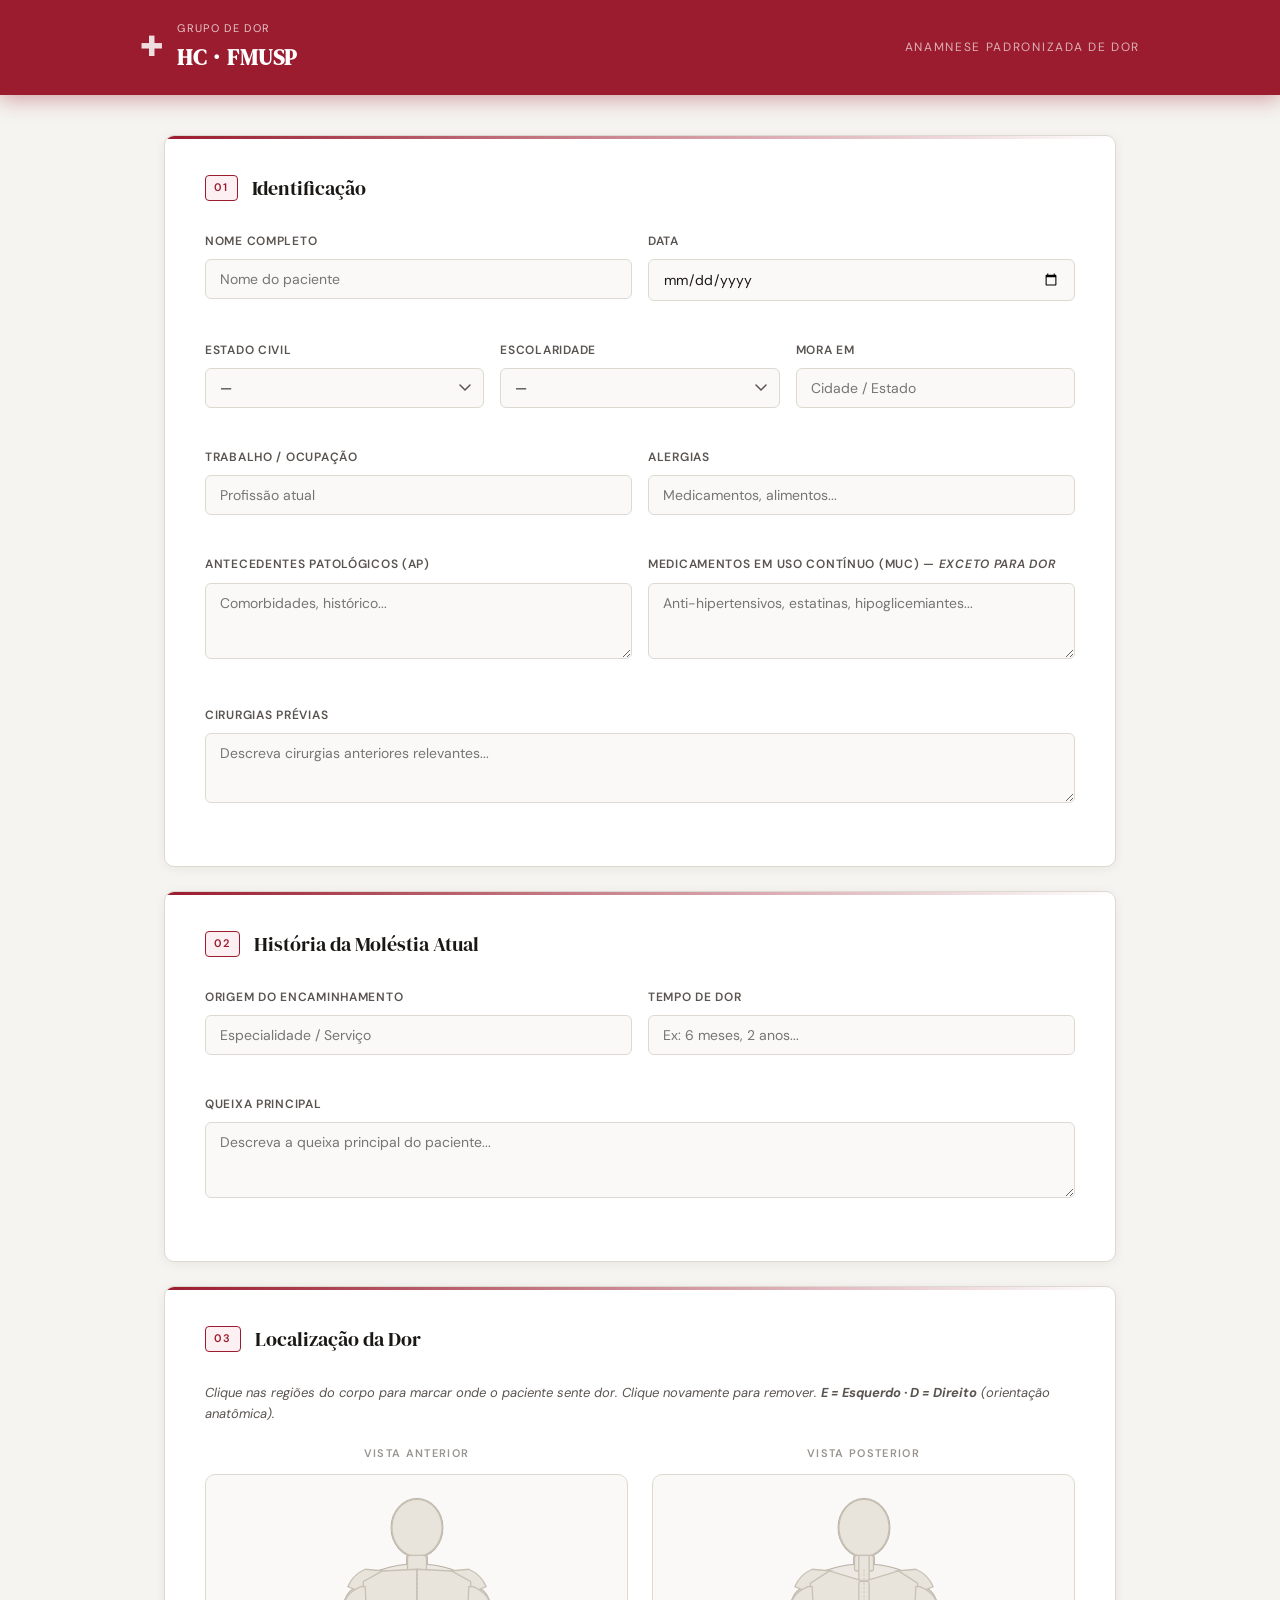
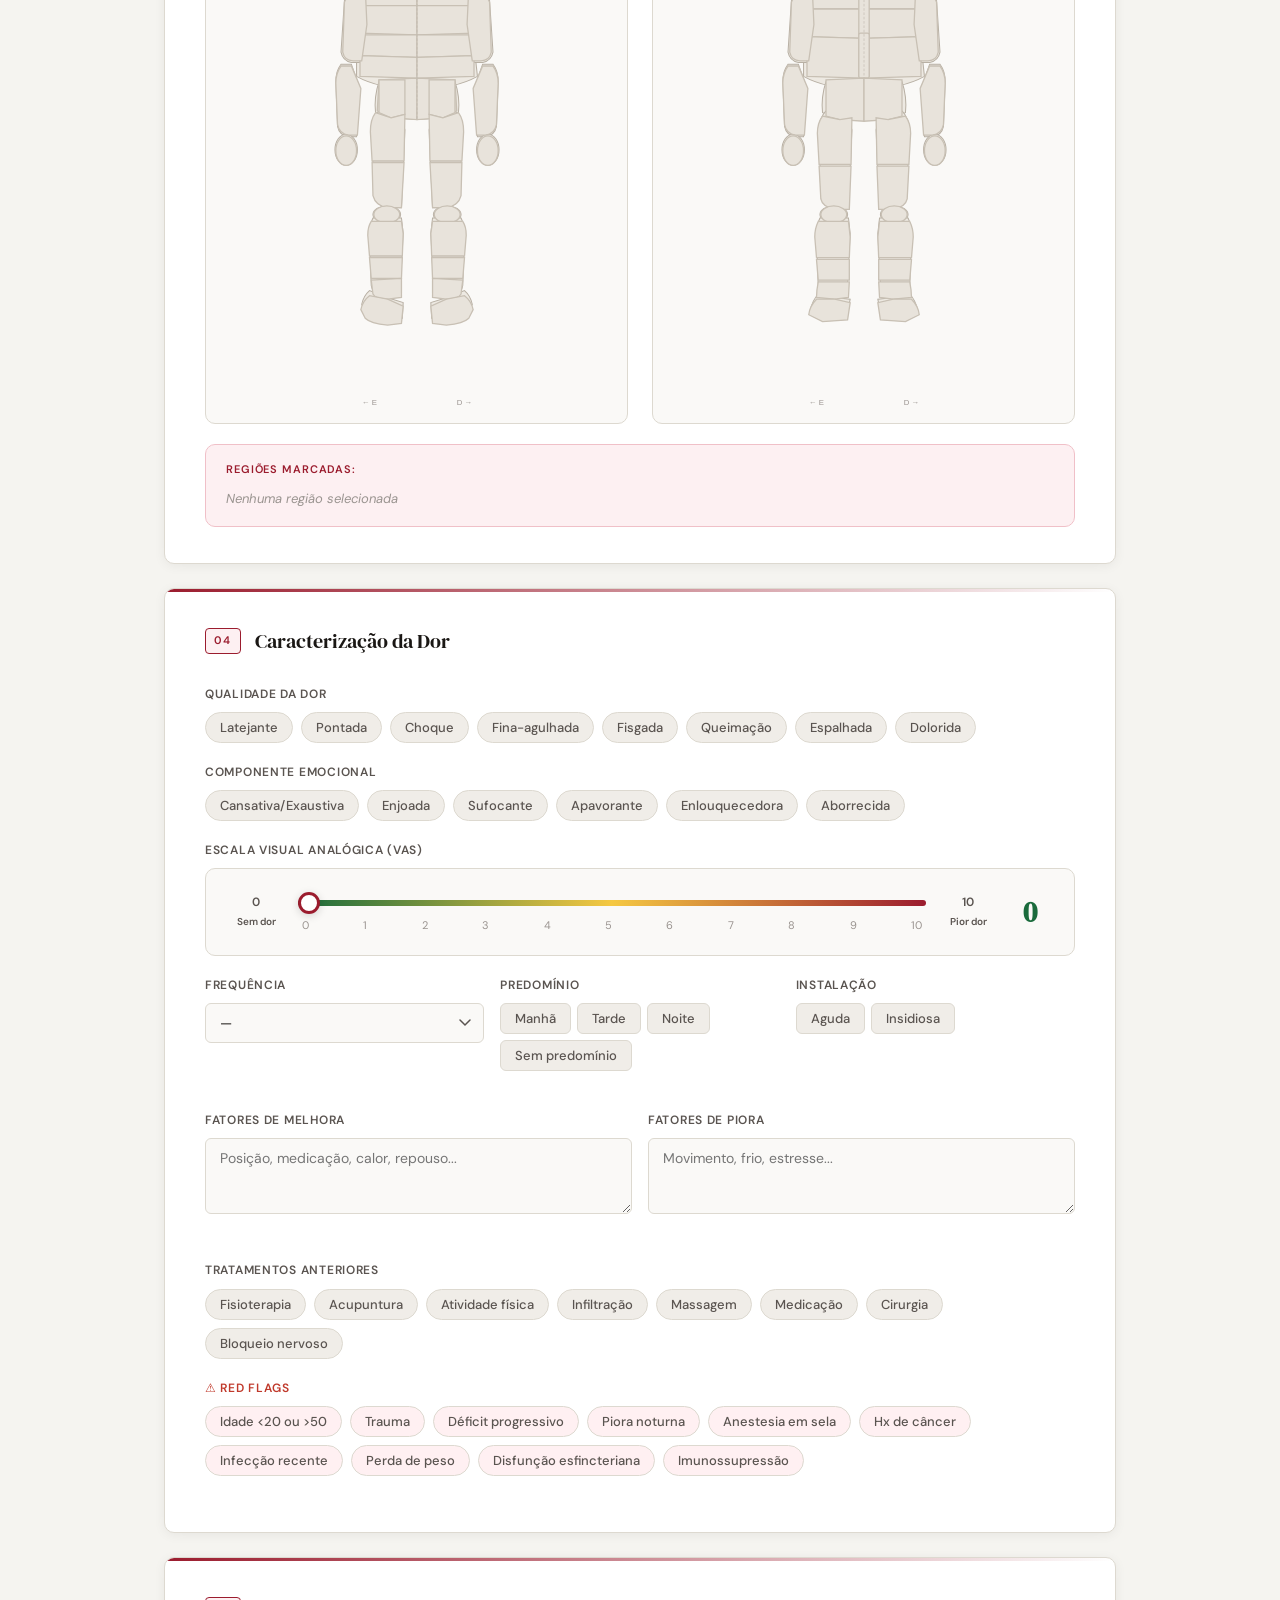
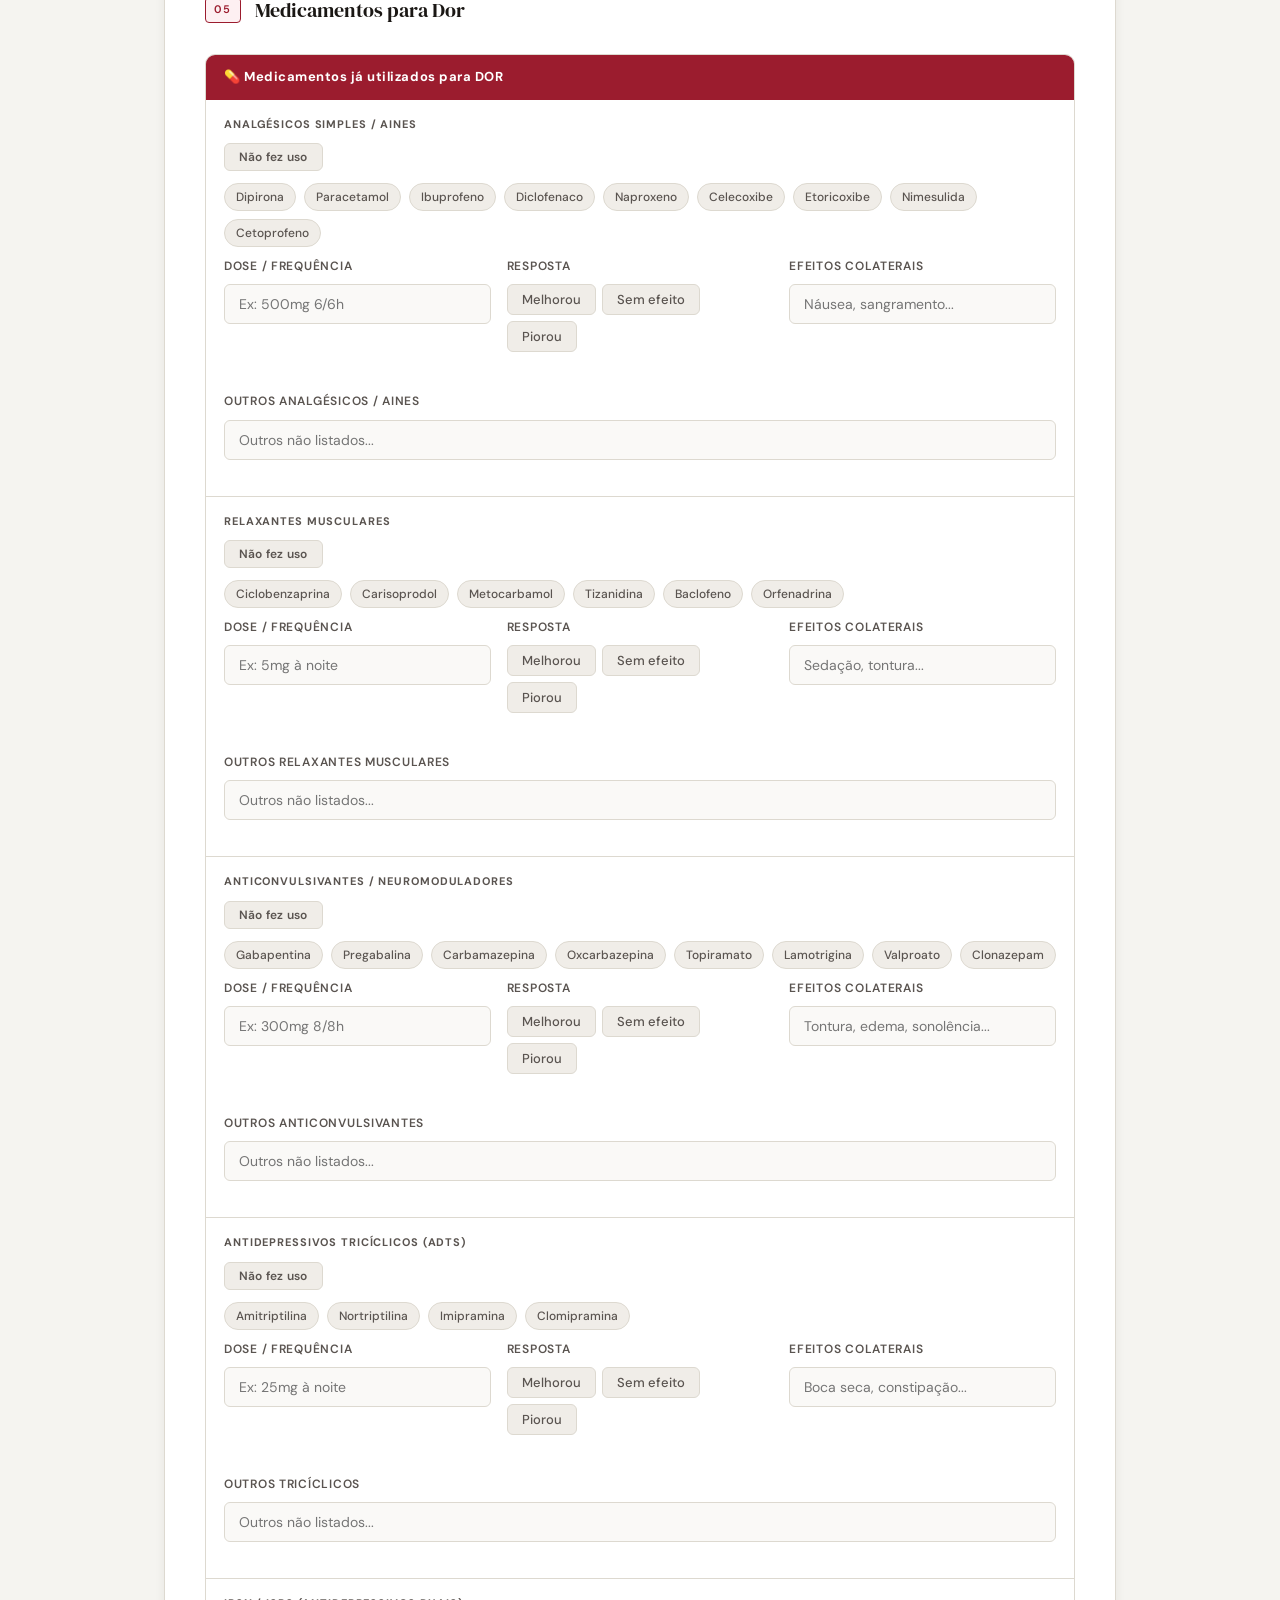
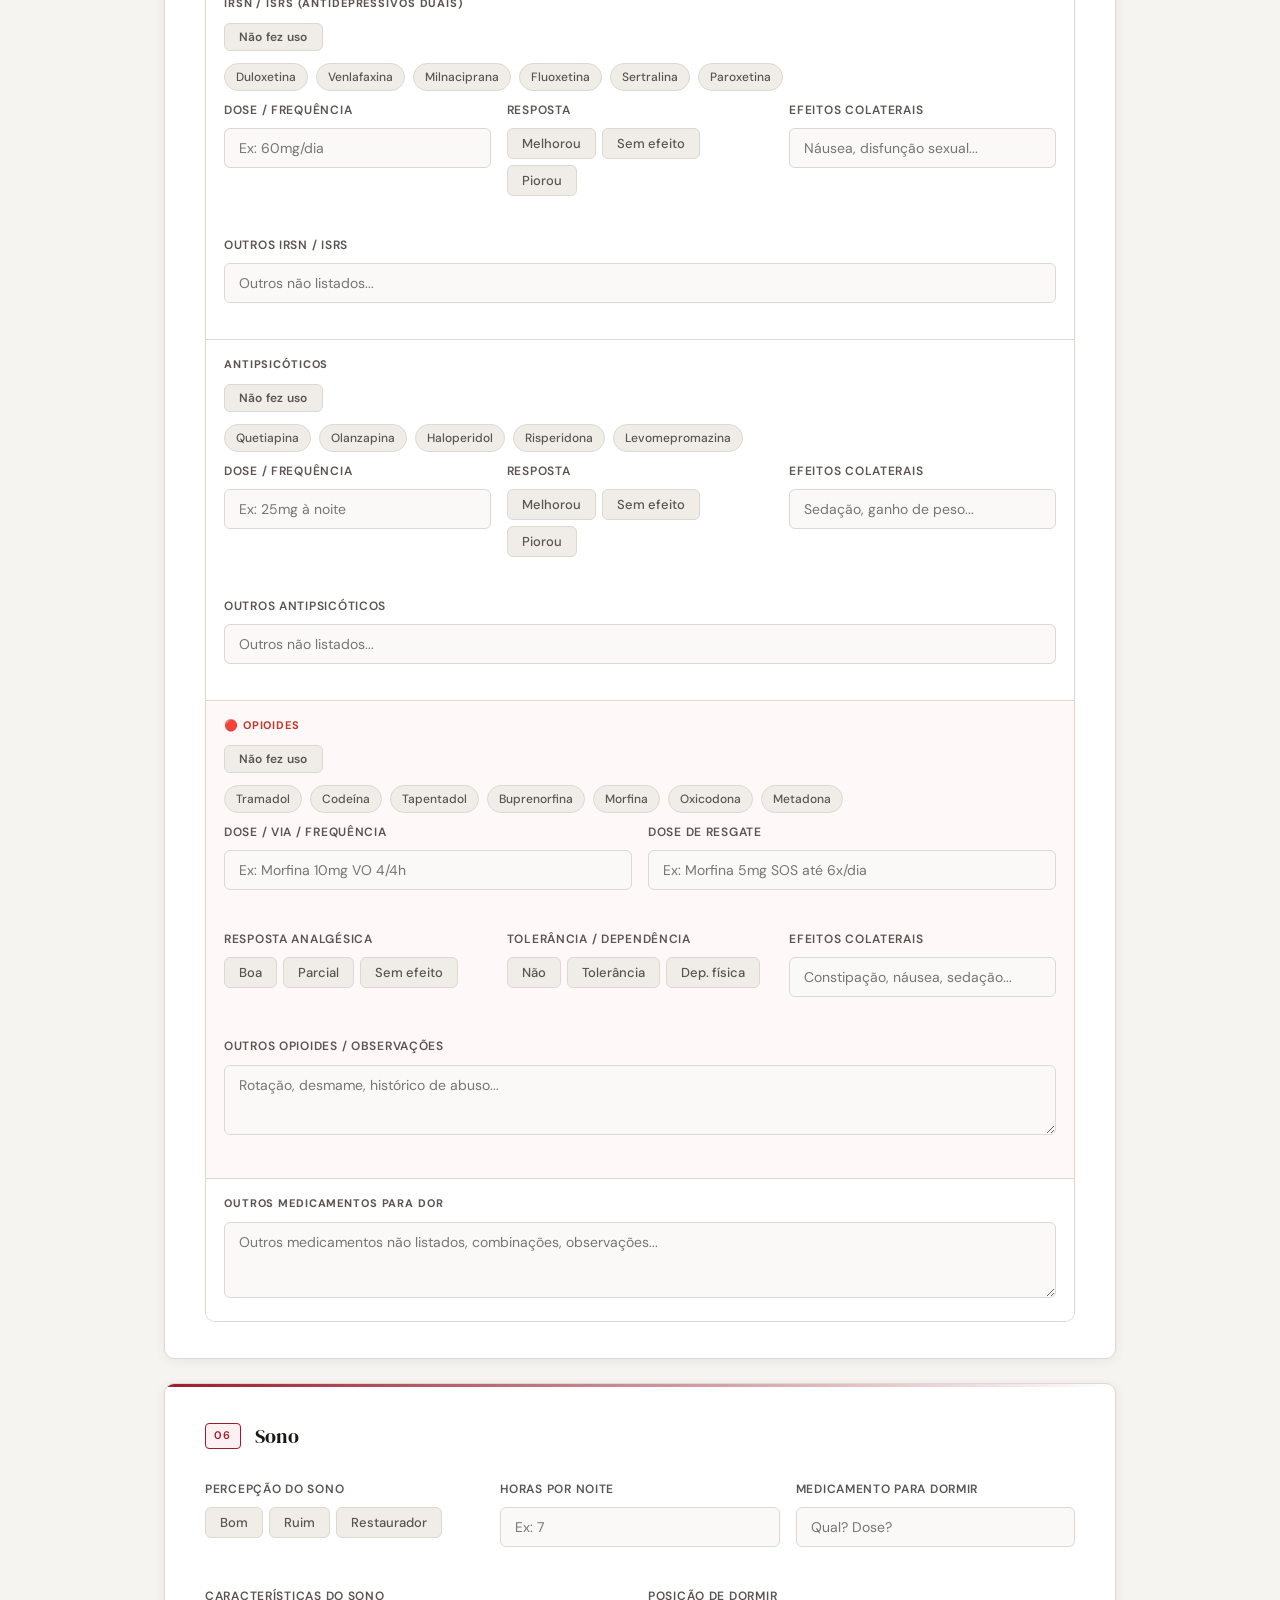
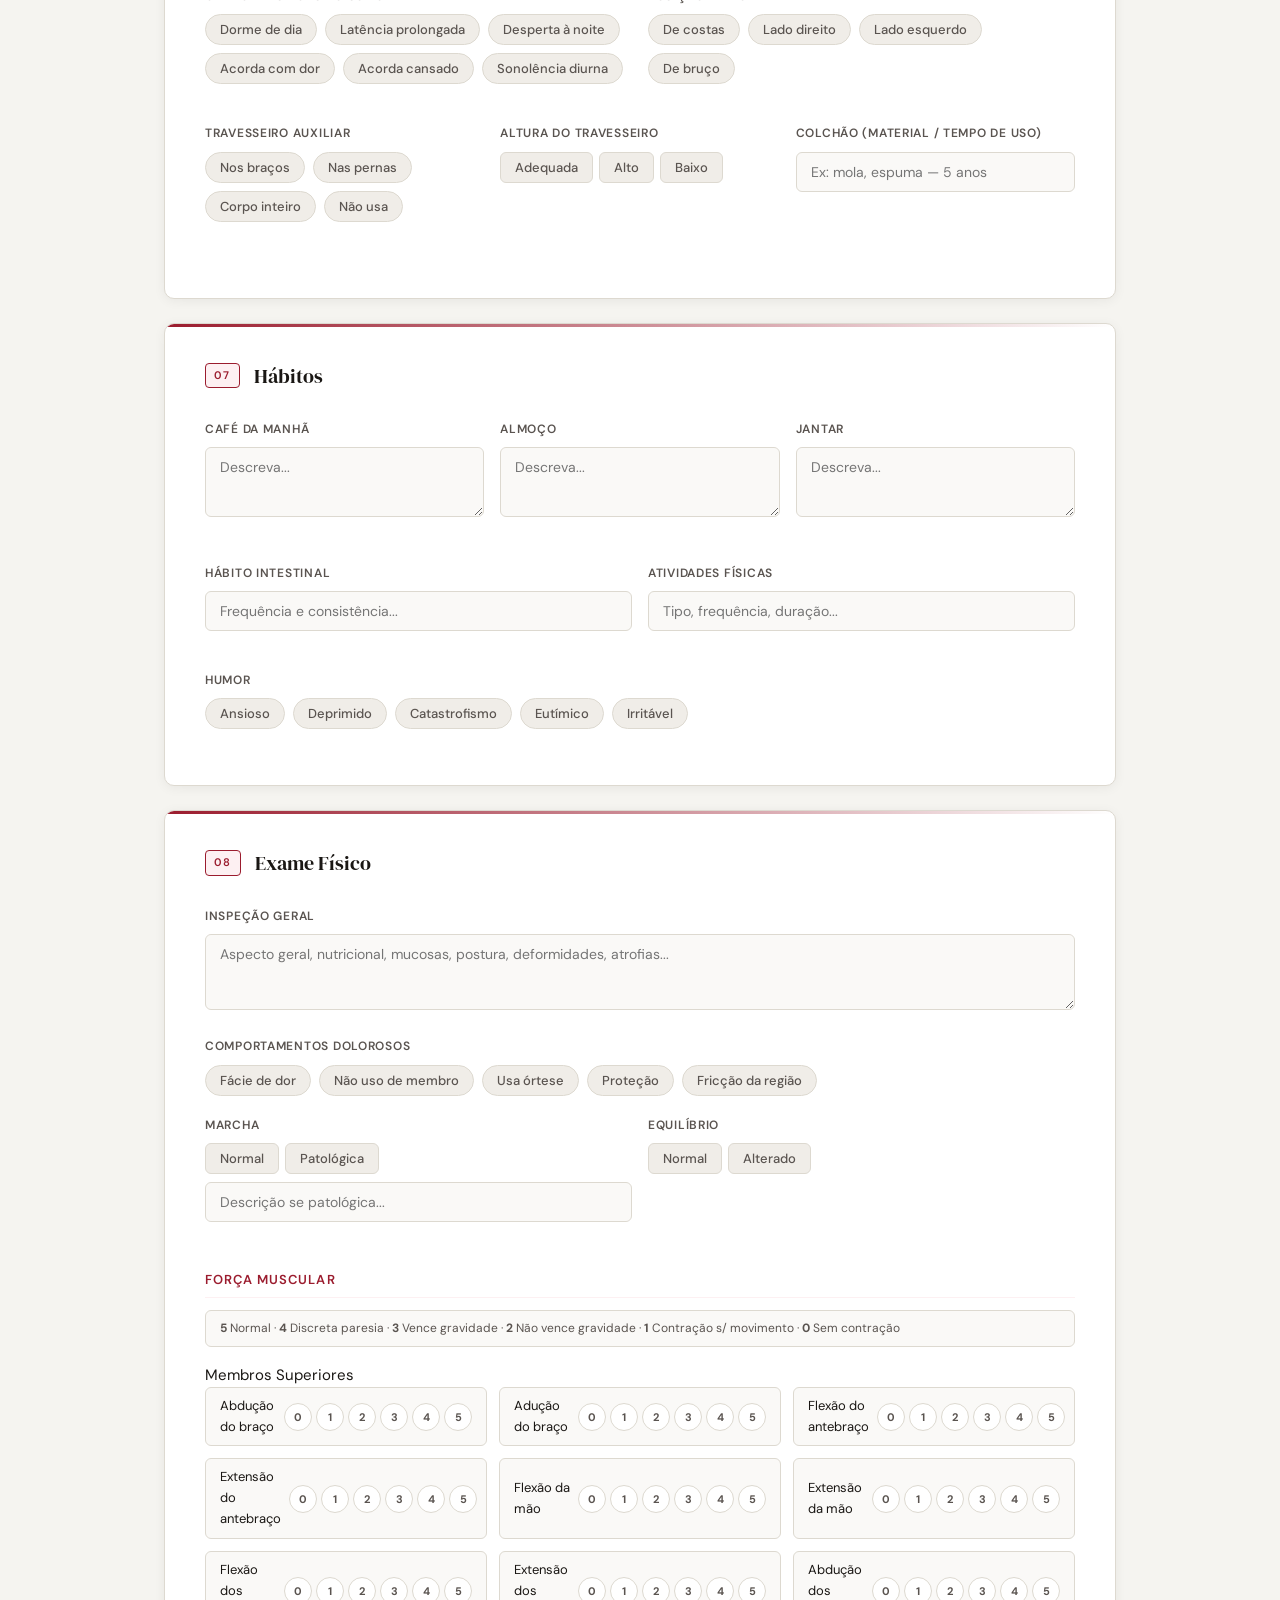
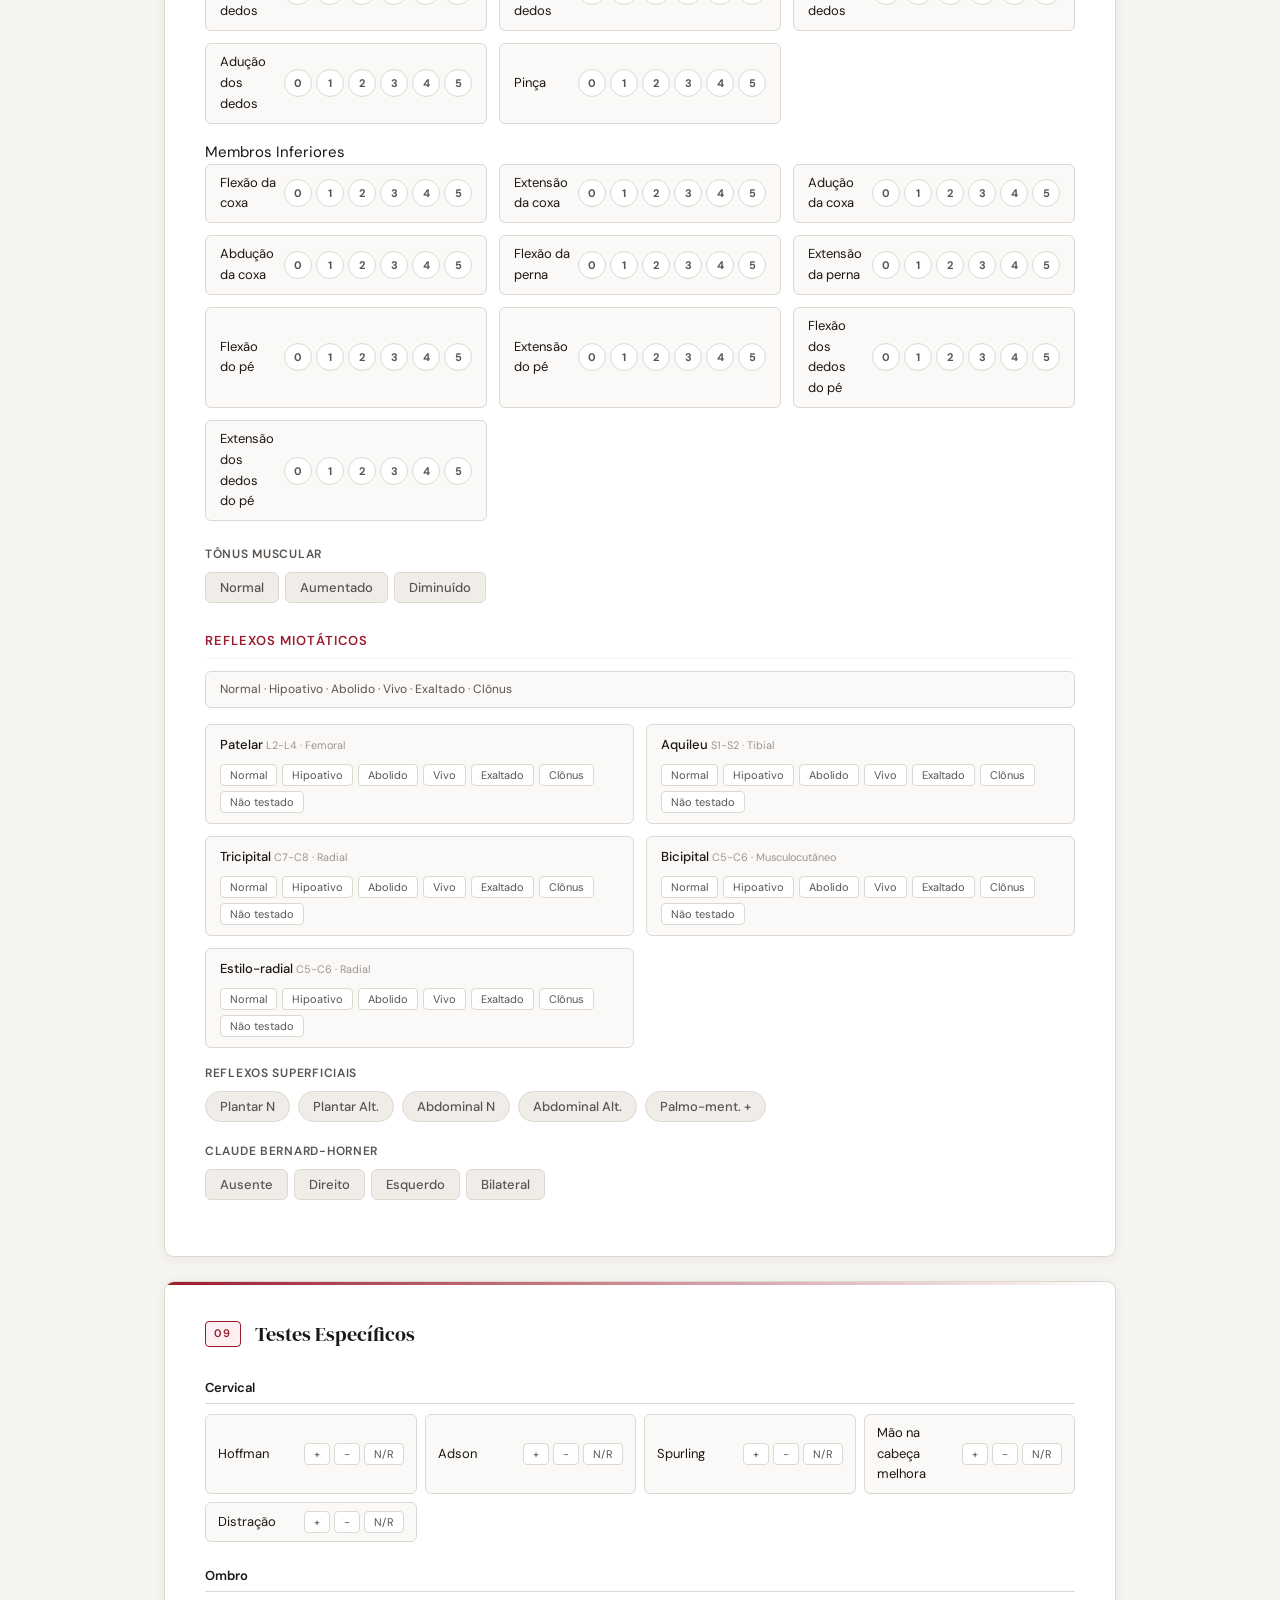
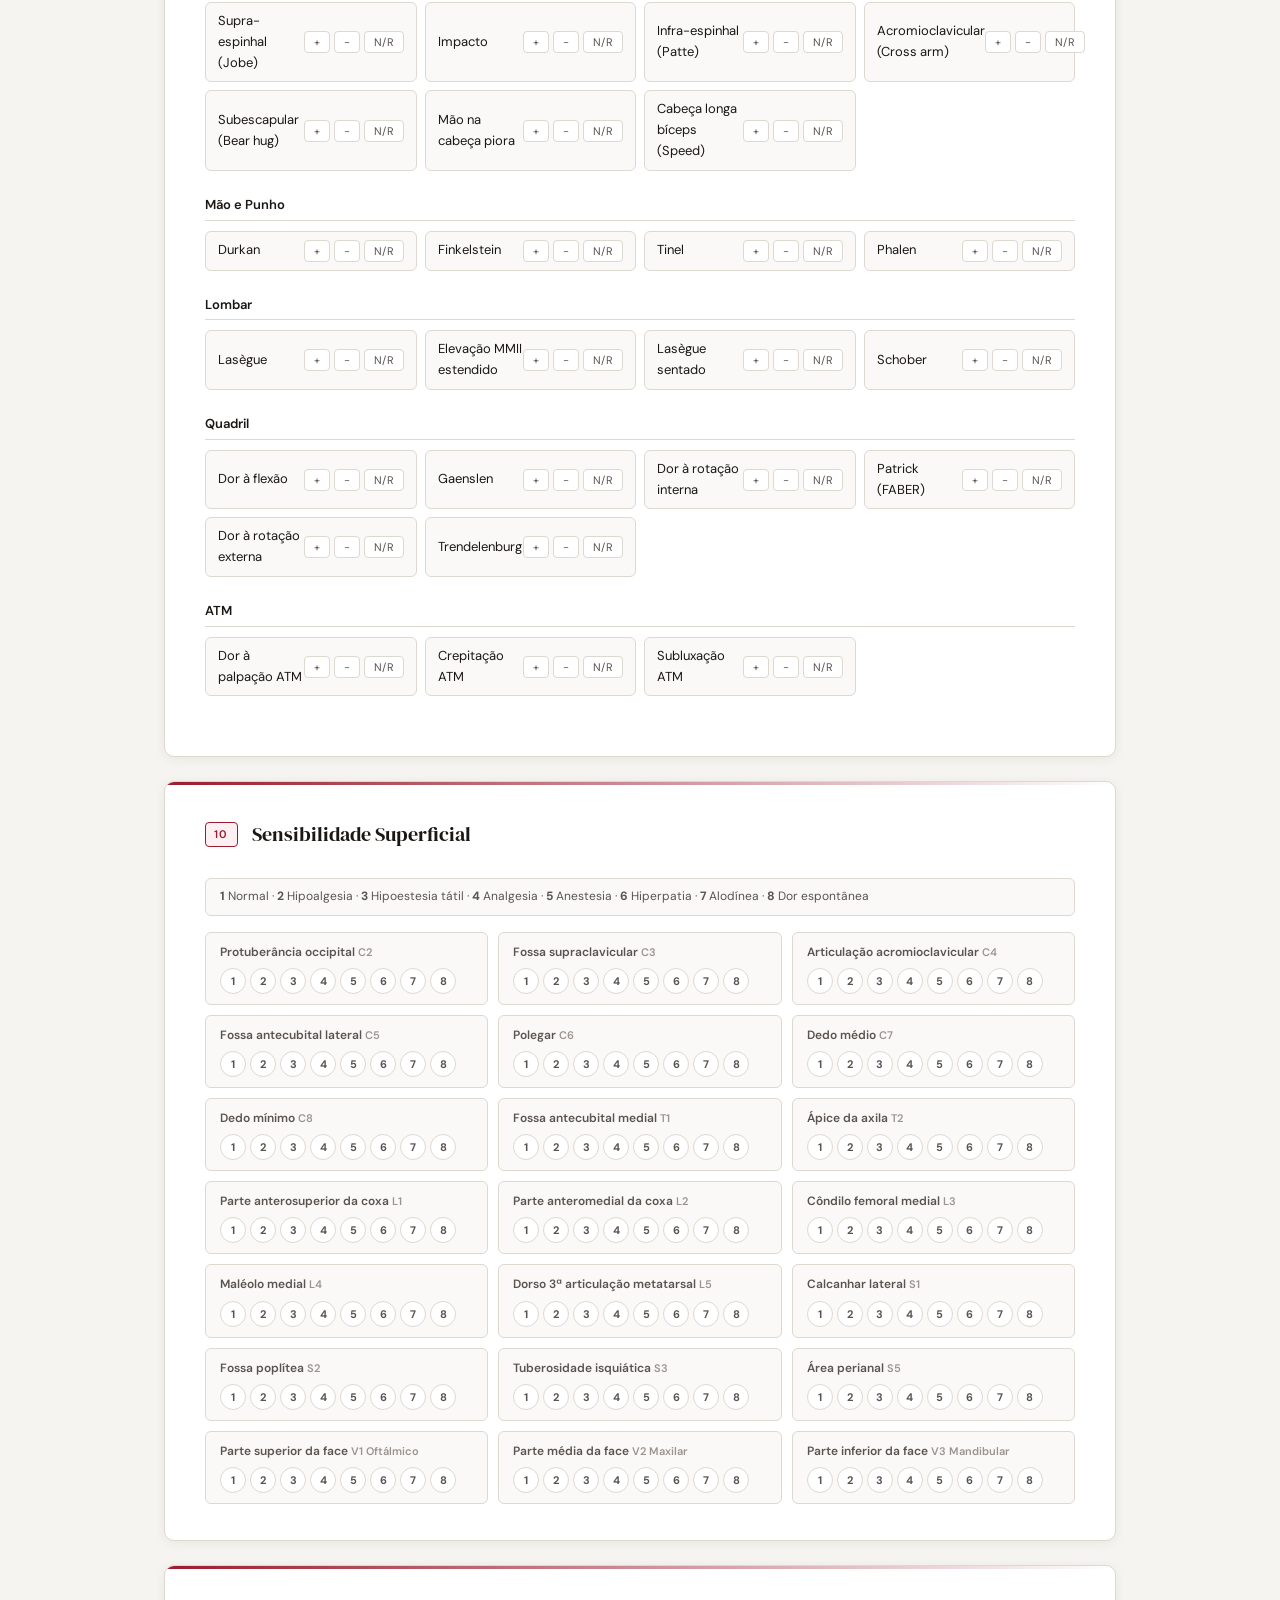
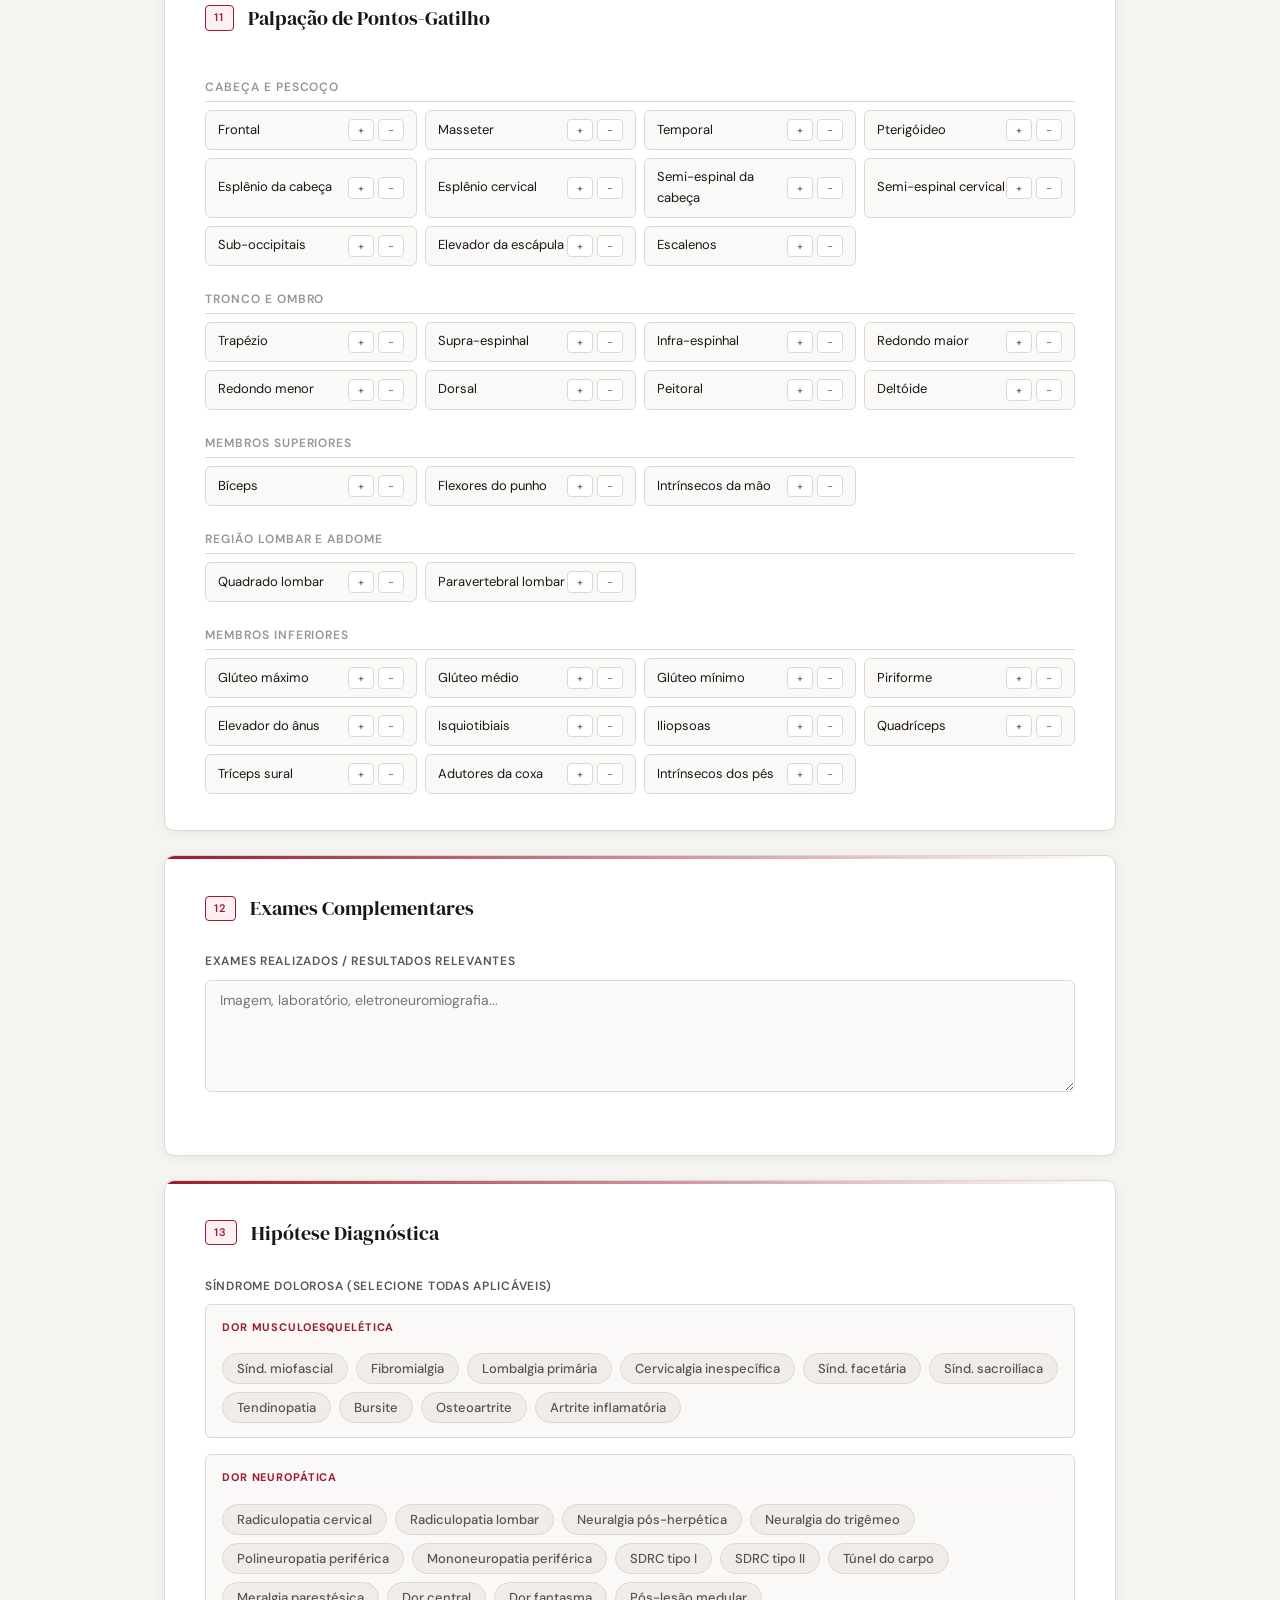
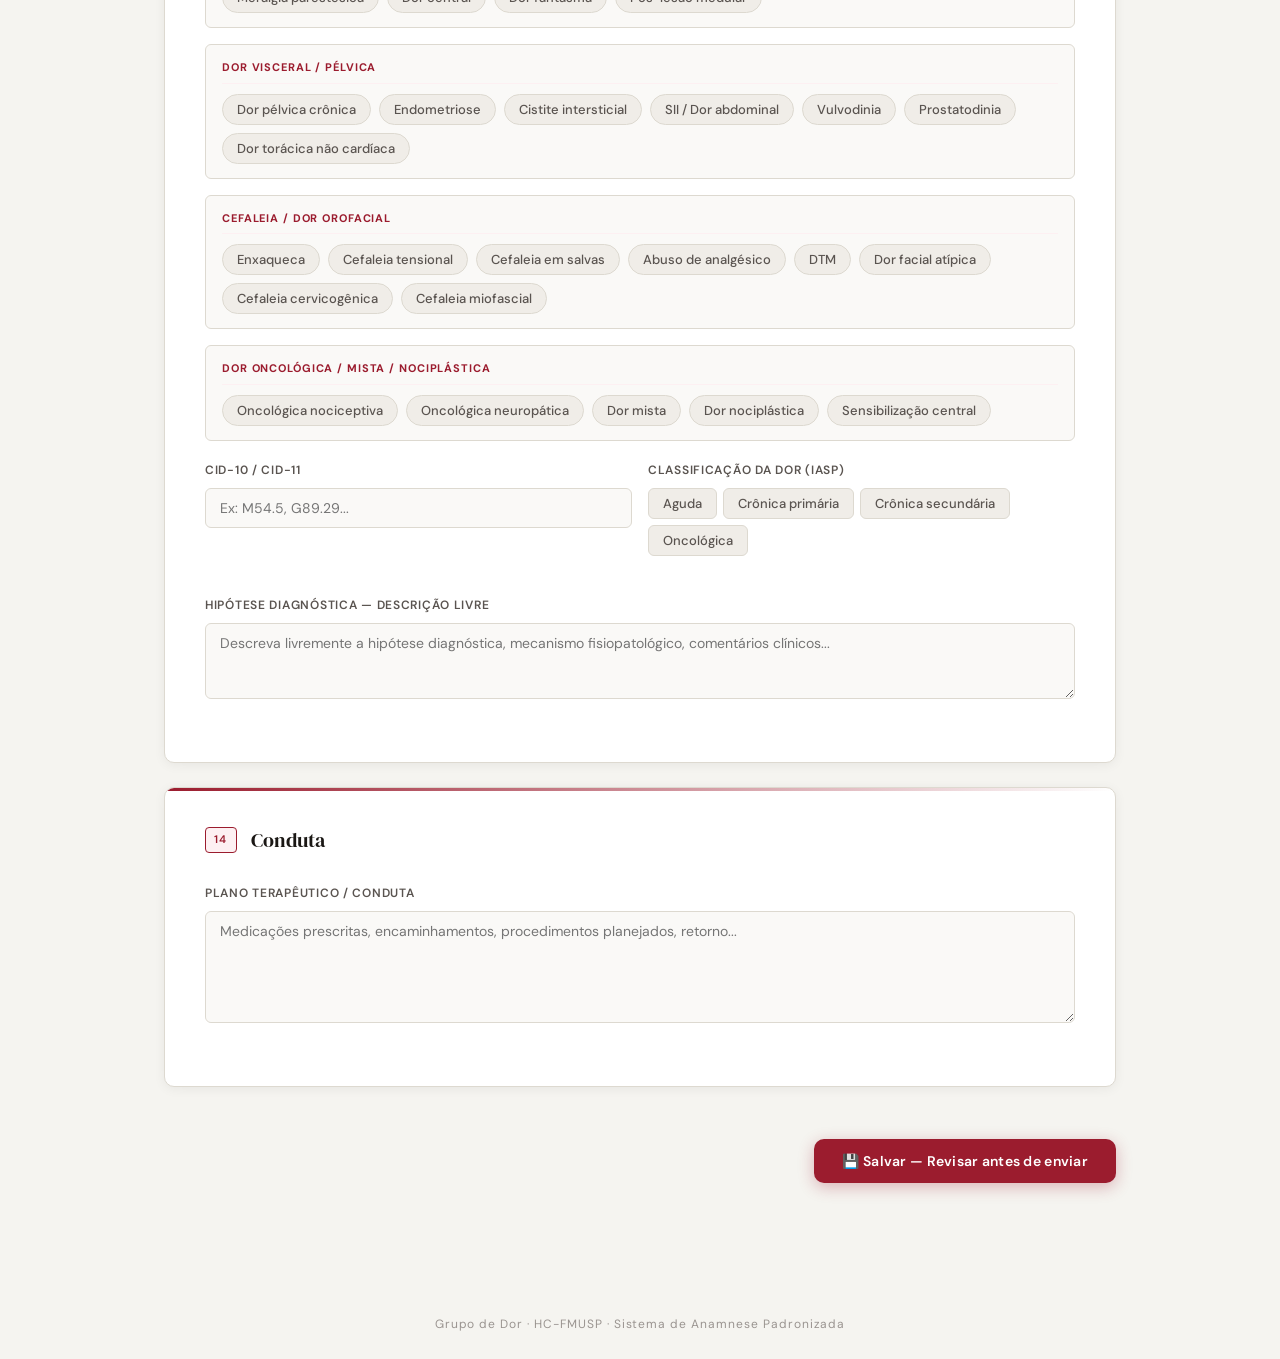
==== templates/index.html @ b041ffe2 "Add files via upload" ====
<!DOCTYPE html>
<html lang="pt-BR">
<head>
  <meta charset="UTF-8" />
  <meta name="viewport" content="width=device-width, initial-scale=1.0" />
  <title>Anamnese de Dor · HC-FMUSP</title>
  <link rel="preconnect" href="https://fonts.googleapis.com" />
  <link href="https://fonts.googleapis.com/css2?family=DM+Serif+Display:ital@0;1&family=DM+Sans:wght@300;400;500;600&display=swap" rel="stylesheet" />
  <link rel="stylesheet" href="/static/style.css" />
</head>
<body>

<header class="site-header">
  <div class="header-inner">
    <div class="logo-block">
      <span class="logo-cross">✚</span>
      <div>
        <p class="logo-sub">Grupo de Dor</p>
        <h1 class="logo-title">HC · FMUSP</h1>
      </div>
    </div>
    <p class="header-tagline">Anamnese Padronizada de Dor</p>
  </div>
</header>

<main class="form-shell">
  <form id="anamneseForm" novalidate>

    <!-- ══════════════ 01 — IDENTIFICAÇÃO ══════════════ -->
    <section class="form-section" id="sec-identificacao">
      <div class="section-label"><span>01</span> Identificação</div>

      <div class="field-grid two">
        <div class="field">
          <label>Nome completo</label>
          <input type="text" name="nome" required placeholder="Nome do paciente" />
        </div>
        <div class="field">
          <label>Data</label>
          <input type="date" name="data" required />
        </div>
      </div>

      <div class="field-grid three">
        <div class="field">
          <label>Estado civil</label>
          <select name="estado_civil">
            <option value="">—</option>
            <option>Solteiro(a)</option><option>Casado(a)</option>
            <option>Divorciado(a)</option><option>Viúvo(a)</option>
            <option>União estável</option>
          </select>
        </div>
        <div class="field">
          <label>Escolaridade</label>
          <select name="escolaridade">
            <option value="">—</option>
            <option>Sem escolaridade</option><option>Fundamental incompleto</option>
            <option>Fundamental completo</option><option>Médio incompleto</option>
            <option>Médio completo</option><option>Superior incompleto</option>
            <option>Superior completo</option><option>Pós-graduação</option>
          </select>
        </div>
        <div class="field">
          <label>Mora em</label>
          <input type="text" name="mora_em" placeholder="Cidade / Estado" />
        </div>
      </div>

      <div class="field-grid two">
        <div class="field">
          <label>Trabalho / Ocupação</label>
          <input type="text" name="trabalho" placeholder="Profissão atual" />
        </div>
        <div class="field">
          <label>Alergias</label>
          <input type="text" name="alergias" placeholder="Medicamentos, alimentos..." />
        </div>
      </div>

      <div class="field-grid two">
        <div class="field">
          <label>Antecedentes patológicos (AP)</label>
          <textarea name="antecedentes" rows="3" placeholder="Comorbidades, histórico..."></textarea>
        </div>
        <div class="field">
          <label>Medicamentos em uso contínuo (MUC) — <em>exceto para dor</em></label>
          <textarea name="muc" rows="3" placeholder="Anti-hipertensivos, estatinas, hipoglicemiantes..."></textarea>
        </div>
      </div>

      <div class="field">
        <label>Cirurgias prévias</label>
        <textarea name="cirurgias" rows="2" placeholder="Descreva cirurgias anteriores relevantes..."></textarea>
      </div>
    </section>

    <!-- ══════════════ 02 — HISTÓRIA DA MOLÉSTIA ══════════════ -->
    <section class="form-section" id="sec-historia">
      <div class="section-label"><span>02</span> História da Moléstia Atual</div>

      <div class="field-grid two">
        <div class="field">
          <label>Origem do encaminhamento</label>
          <input type="text" name="encaminhamento" placeholder="Especialidade / Serviço" />
        </div>
        <div class="field">
          <label>Tempo de dor</label>
          <input type="text" name="tempo_dor" placeholder="Ex: 6 meses, 2 anos..." />
        </div>
      </div>

      <div class="field">
        <label>Queixa principal</label>
        <textarea name="queixa" rows="3" placeholder="Descreva a queixa principal do paciente..."></textarea>
      </div>
    </section>

    <!-- ══════════════ 03 — LOCALIZAÇÃO DA DOR (MAPA) ══════════════ -->
    <section class="form-section" id="sec-mapa">
      <div class="section-label"><span>03</span> Localização da Dor</div>
      <p class="section-hint">Clique nas regiões do corpo para marcar onde o paciente sente dor. Clique novamente para remover. <strong>E = Esquerdo · D = Direito</strong> (orientação anatômica).</p>

      <div class="body-map-wrapper">
        <!-- ══ VISTA ANTERIOR ══ -->
        <div class="body-map-panel">
          <p class="map-label">Vista Anterior</p>
          <div class="body-map-container">
            <svg viewBox="0 0 220 600" xmlns="http://www.w3.org/2000/svg" style="width:100%;max-width:190px;display:block;margin:0 auto">

              <!-- silhueta de fundo -->
              <ellipse cx="110" cy="38" rx="30" ry="34" fill="#ede9e2" stroke="#b8b0a4" stroke-width="1.2" pointer-events="none"/>
              <rect x="98" y="69" width="24" height="20" rx="4" fill="#ede9e2" stroke="#b8b0a4" stroke-width="1.2" pointer-events="none"/>
              <path d="M70,86 Q52,90 46,102 L40,155 L40,210 Q65,224 110,226 Q155,224 180,210 L174,155 L168,102 Q162,90 150,86 Q132,80 110,80 Q88,80 70,86Z" fill="#ede9e2" stroke="#b8b0a4" stroke-width="1.2" pointer-events="none"/>
              <path d="M44,104 Q30,110 26,122 L22,182 Q24,192 34,194 L44,194 L52,148 L50,104Z" fill="#ede9e2" stroke="#b8b0a4" stroke-width="1.2" pointer-events="none"/>
              <path d="M22,196 Q16,204 16,216 L18,268 Q20,278 30,280 L40,280 L44,224 L34,196Z" fill="#ede9e2" stroke="#b8b0a4" stroke-width="1.2" pointer-events="none"/>
              <ellipse cx="28" cy="295" rx="13" ry="18" fill="#ede9e2" stroke="#b8b0a4" stroke-width="1.2" pointer-events="none"/>
              <path d="M176,104 Q190,110 194,122 L198,182 Q196,192 186,194 L176,194 L168,148 L170,104Z" fill="#ede9e2" stroke="#b8b0a4" stroke-width="1.2" pointer-events="none"/>
              <path d="M198,196 Q204,204 204,216 L202,268 Q200,278 190,280 L180,280 L176,224 L186,196Z" fill="#ede9e2" stroke="#b8b0a4" stroke-width="1.2" pointer-events="none"/>
              <ellipse cx="192" cy="295" rx="13" ry="18" fill="#ede9e2" stroke="#b8b0a4" stroke-width="1.2" pointer-events="none"/>
              <path d="M66,216 Q60,234 62,252 L80,258 L110,260 L140,258 L158,252 Q160,234 154,216Z" fill="#ede9e2" stroke="#b8b0a4" stroke-width="1.2" pointer-events="none"/>
              <path d="M66,250 Q58,258 58,272 L60,348 Q62,360 76,362 L92,362 L96,272 L90,250Z" fill="#ede9e2" stroke="#b8b0a4" stroke-width="1.2" pointer-events="none"/>
              <path d="M154,250 Q162,258 162,272 L160,348 Q158,360 144,362 L128,362 L124,272 L130,250Z" fill="#ede9e2" stroke="#b8b0a4" stroke-width="1.2" pointer-events="none"/>
              <ellipse cx="75" cy="370" rx="16" ry="10" fill="#ede9e2" stroke="#b8b0a4" stroke-width="1.2" pointer-events="none"/>
              <ellipse cx="145" cy="370" rx="16" ry="10" fill="#ede9e2" stroke="#b8b0a4" stroke-width="1.2" pointer-events="none"/>
              <path d="M59,374 Q55,382 55,394 L57,452 Q59,464 75,466 L90,466 L94,392 L92,374Z" fill="#ede9e2" stroke="#b8b0a4" stroke-width="1.2" pointer-events="none"/>
              <path d="M161,374 Q165,382 165,394 L163,452 Q161,464 145,466 L130,466 L126,392 L128,374Z" fill="#ede9e2" stroke="#b8b0a4" stroke-width="1.2" pointer-events="none"/>
              <path d="M55,458 Q48,464 46,474 L50,482 Q56,490 76,492 L93,490 L94,472 L75,466Z" fill="#ede9e2" stroke="#b8b0a4" stroke-width="1.2" pointer-events="none"/>
              <path d="M165,458 Q172,464 174,474 L170,482 Q164,490 144,492 L127,490 L126,472 L145,466Z" fill="#ede9e2" stroke="#b8b0a4" stroke-width="1.2" pointer-events="none"/>

              <!-- ═══ ZONAS CLICÁVEIS ═══ -->

              <!-- Cabeça -->
              <ellipse class="body-zone" data-region="Cabeça" cx="110" cy="38" rx="29" ry="33" />

              <!-- Pescoço anterior -->
              <rect class="body-zone" data-region="Pescoço (ant.)" x="99" y="70" width="22" height="18" rx="3"/>

              <!-- Ombro esq / dir -->
              <path class="body-zone" data-region="Ombro esquerdo" d="M50,86 Q36,92 30,106 L44,112 Q50,98 72,88Z"/>
              <path class="body-zone" data-region="Ombro direito" d="M170,86 Q184,92 190,106 L176,112 Q170,98 148,88Z"/>

              <!-- Tórax: dividido em 4 quadrantes + linha esternal -->
              <path class="body-zone" data-region="Tórax esquerdo superior (ant.)" d="M110,86 L70,88 L48,100 L46,128 L110,128Z"/>
              <path class="body-zone" data-region="Tórax direito superior (ant.)" d="M110,86 L150,88 L172,100 L174,128 L110,128Z"/>
              <path class="body-zone" data-region="Tórax esquerdo inferior (ant.)" d="M110,128 L46,128 L44,160 L110,162Z"/>
              <path class="body-zone" data-region="Tórax direito inferior (ant.)" d="M110,128 L174,128 L176,160 L110,162Z"/>

              <!-- Abdome: 6 quadrantes -->
              <path class="body-zone" data-region="Epigástrio esquerdo" d="M110,162 L44,162 L44,186 L110,188Z"/>
              <path class="body-zone" data-region="Epigástrio direito" d="M110,162 L176,162 L176,186 L110,188Z"/>
              <path class="body-zone" data-region="Mesogástrio esquerdo" d="M110,188 L44,186 L44,210 L110,212Z"/>
              <path class="body-zone" data-region="Mesogástrio direito" d="M110,188 L176,186 L176,210 L110,212Z"/>
              <path class="body-zone" data-region="Hipogástrio / Pelve esquerda" d="M110,212 L66,214 L64,250 L80,258 L110,260Z"/>
              <path class="body-zone" data-region="Hipogástrio / Pelve direita" d="M110,212 L154,214 L156,250 L140,258 L110,260Z"/>

              <!-- Linha mediana tracejada -->
              <line x1="110" y1="86" x2="110" y2="260" stroke="#c0b8b0" stroke-width="0.7" stroke-dasharray="3,2" pointer-events="none"/>

              <!-- Braços -->
              <path class="body-zone" data-region="Braço esquerdo" d="M45,106 Q30,112 26,124 L24,182 Q26,192 36,192 L46,192 L52,150 L50,106Z"/>
              <path class="body-zone" data-region="Braço direito" d="M175,106 Q190,112 194,124 L196,182 Q194,192 184,192 L174,192 L168,150 L170,106Z"/>

              <!-- Antebraços -->
              <path class="body-zone" data-region="Antebraço esquerdo" d="M22,198 Q16,206 16,218 L18,266 Q20,277 31,278 L41,278 L45,224 L34,198Z"/>
              <path class="body-zone" data-region="Antebraço direito" d="M198,198 Q204,206 204,218 L202,266 Q200,277 189,278 L179,278 L175,224 L186,198Z"/>

              <!-- Mãos -->
              <ellipse class="body-zone" data-region="Mão esquerda" cx="28" cy="296" rx="12" ry="17"/>
              <ellipse class="body-zone" data-region="Mão direita" cx="192" cy="296" rx="12" ry="17"/>

              <!-- Virilha / Inguinal -->
              <path class="body-zone" data-region="Virilha esquerda" d="M66,214 L66,252 L80,258 L96,254 L96,214Z"/>
              <path class="body-zone" data-region="Virilha direita" d="M154,214 L154,252 L140,258 L124,254 L124,214Z"/>

              <!-- Coxa anterior: sup + inf -->
              <path class="body-zone" data-region="Coxa esquerda anterior superior" d="M62,252 Q56,260 56,274 L58,308 L95,308 L96,254 L80,258Z"/>
              <path class="body-zone" data-region="Coxa esquerda anterior inferior" d="M58,310 L59,348 Q62,360 76,362 L92,362 L95,310Z"/>
              <path class="body-zone" data-region="Coxa direita anterior superior" d="M158,252 Q164,260 164,274 L162,308 L125,308 L124,254 L140,258Z"/>
              <path class="body-zone" data-region="Coxa direita anterior inferior" d="M162,310 L161,348 Q158,360 144,362 L128,362 L125,310Z"/>

              <!-- Joelhos -->
              <ellipse class="body-zone" data-region="Joelho esquerdo" cx="75" cy="370" rx="15" ry="10"/>
              <ellipse class="body-zone" data-region="Joelho direito" cx="145" cy="370" rx="15" ry="10"/>

              <!-- Perna anterior: subdivida em terço prox, médio, distal -->
              <path class="body-zone" data-region="Perna esquerda anterior — 1/3 proximal" d="M57,378 Q53,384 53,394 L55,418 L93,418 L94,392 L92,378Z"/>
              <path class="body-zone" data-region="Perna esquerda anterior — 1/3 médio" d="M55,420 L57,444 L92,444 L93,420Z"/>
              <path class="body-zone" data-region="Perna esquerda anterior — 1/3 distal (tornozelo)" d="M57,446 L59,462 Q62,468 76,468 L92,466 L92,444Z"/>
              <path class="body-zone" data-region="Perna direita anterior — 1/3 proximal" d="M163,378 Q167,384 167,394 L165,418 L127,418 L126,392 L128,378Z"/>
              <path class="body-zone" data-region="Perna direita anterior — 1/3 médio" d="M165,420 L163,444 L128,444 L127,420Z"/>
              <path class="body-zone" data-region="Perna direita anterior — 1/3 distal (tornozelo)" d="M163,446 L161,462 Q158,468 144,468 L128,466 L128,444Z"/>

              <!-- Pés -->
              <path class="body-zone" data-region="Pé esquerdo" d="M55,464 Q47,470 45,480 L50,490 Q56,496 76,498 L92,496 L94,476 L76,468Z"/>
              <path class="body-zone" data-region="Pé direito" d="M165,464 Q173,470 175,480 L170,490 Q164,496 144,498 L128,496 L126,476 L144,468Z"/>

              <!-- Labels E / D -->
              <text x="55" y="590" font-size="9" fill="#9a9490" font-family="sans-serif" text-anchor="middle">← E</text>
              <text x="165" y="590" font-size="9" fill="#9a9490" font-family="sans-serif" text-anchor="middle">D →</text>
            </svg>
          </div>
        </div>
        <!-- ══ VISTA POSTERIOR ══ -->
        <div class="body-map-panel">
          <p class="map-label">Vista Posterior</p>
          <div class="body-map-container">
            <svg viewBox="0 0 220 600" xmlns="http://www.w3.org/2000/svg" style="width:100%;max-width:190px;display:block;margin:0 auto">

              <!-- silhueta de fundo -->
              <ellipse cx="110" cy="38" rx="30" ry="34" fill="#ede9e2" stroke="#b8b0a4" stroke-width="1.2" pointer-events="none"/>
              <rect x="98" y="69" width="24" height="20" rx="4" fill="#ede9e2" stroke="#b8b0a4" stroke-width="1.2" pointer-events="none"/>
              <path d="M70,86 Q52,90 46,102 L40,155 L40,210 Q65,224 110,226 Q155,224 180,210 L174,155 L168,102 Q162,90 150,86 Q132,80 110,80 Q88,80 70,86Z" fill="#ede9e2" stroke="#b8b0a4" stroke-width="1.2" pointer-events="none"/>
              <path d="M44,104 Q30,110 26,122 L22,182 Q24,192 34,194 L44,194 L52,148 L50,104Z" fill="#ede9e2" stroke="#b8b0a4" stroke-width="1.2" pointer-events="none"/>
              <path d="M22,196 Q16,204 16,216 L18,268 Q20,278 30,280 L40,280 L44,224 L34,196Z" fill="#ede9e2" stroke="#b8b0a4" stroke-width="1.2" pointer-events="none"/>
              <ellipse cx="28" cy="295" rx="13" ry="18" fill="#ede9e2" stroke="#b8b0a4" stroke-width="1.2" pointer-events="none"/>
              <path d="M176,104 Q190,110 194,122 L198,182 Q196,192 186,194 L176,194 L168,148 L170,104Z" fill="#ede9e2" stroke="#b8b0a4" stroke-width="1.2" pointer-events="none"/>
              <path d="M198,196 Q204,204 204,216 L202,268 Q200,278 190,280 L180,280 L176,224 L186,196Z" fill="#ede9e2" stroke="#b8b0a4" stroke-width="1.2" pointer-events="none"/>
              <ellipse cx="192" cy="295" rx="13" ry="18" fill="#ede9e2" stroke="#b8b0a4" stroke-width="1.2" pointer-events="none"/>
              <path d="M66,216 Q60,234 62,252 L80,258 L110,260 L140,258 L158,252 Q160,234 154,216Z" fill="#ede9e2" stroke="#b8b0a4" stroke-width="1.2" pointer-events="none"/>
              <path d="M66,250 Q58,258 58,272 L60,348 Q62,360 76,362 L92,362 L96,272 L90,250Z" fill="#ede9e2" stroke="#b8b0a4" stroke-width="1.2" pointer-events="none"/>
              <path d="M154,250 Q162,258 162,272 L160,348 Q158,360 144,362 L128,362 L124,272 L130,250Z" fill="#ede9e2" stroke="#b8b0a4" stroke-width="1.2" pointer-events="none"/>
              <ellipse cx="75" cy="370" rx="16" ry="10" fill="#ede9e2" stroke="#b8b0a4" stroke-width="1.2" pointer-events="none"/>
              <ellipse cx="145" cy="370" rx="16" ry="10" fill="#ede9e2" stroke="#b8b0a4" stroke-width="1.2" pointer-events="none"/>
              <path d="M59,374 Q55,382 55,394 L57,452 Q59,464 75,466 L90,466 L94,392 L92,374Z" fill="#ede9e2" stroke="#b8b0a4" stroke-width="1.2" pointer-events="none"/>
              <path d="M161,374 Q165,382 165,394 L163,452 Q161,464 145,466 L130,466 L126,392 L128,374Z" fill="#ede9e2" stroke="#b8b0a4" stroke-width="1.2" pointer-events="none"/>
              <path d="M57,462 Q50,470 48,480 L64,490 L90,488 L94,468 L75,466Z" fill="#ede9e2" stroke="#b8b0a4" stroke-width="1.2" pointer-events="none"/>
              <path d="M163,462 Q170,470 172,480 L156,490 L130,488 L126,468 L145,466Z" fill="#ede9e2" stroke="#b8b0a4" stroke-width="1.2" pointer-events="none"/>

              <!-- ═══ ZONAS CLICÁVEIS ═══ -->

              <ellipse class="body-zone" data-region="Cabeça (post.)" cx="110" cy="38" rx="29" ry="33"/>
              <rect class="body-zone" data-region="Pescoço (post.)" x="99" y="70" width="22" height="18" rx="3"/>

              <!-- Ombros posteriores -->
              <path class="body-zone" data-region="Ombro esquerdo (post.)" d="M50,86 Q36,92 30,106 L44,112 Q50,98 72,88Z"/>
              <path class="body-zone" data-region="Ombro direito (post.)" d="M170,86 Q184,92 190,106 L176,112 Q170,98 148,88Z"/>

              <!-- Coluna cervical / linha média posterior -->
              <rect class="body-zone" data-region="Coluna cervical (C1–C7)" x="104" y="70" width="12" height="30" rx="2"/>

              <!-- Dorso: dividido em 6 zonas (3 andares × 2 lados) -->
              <path class="body-zone" data-region="Dorso superior esquerdo (T1–T4)" d="M110,100 L70,88 L48,102 L46,132 L110,132Z"/>
              <path class="body-zone" data-region="Dorso superior direito (T1–T4)" d="M110,100 L150,88 L172,102 L174,132 L110,132Z"/>
              <path class="body-zone" data-region="Dorso médio esquerdo (T5–T8)" d="M110,132 L46,132 L44,164 L110,166Z"/>
              <path class="body-zone" data-region="Dorso médio direito (T5–T8)" d="M110,132 L174,132 L176,164 L110,166Z"/>
              <path class="body-zone" data-region="Dorso inferior esquerdo (T9–T12)" d="M110,166 L44,164 L44,210 L110,212Z"/>
              <path class="body-zone" data-region="Dorso inferior direito (T9–T12)" d="M110,166 L176,164 L176,210 L110,212Z"/>

              <!-- Coluna torácica + lombar — linha média -->
              <rect class="body-zone" data-region="Coluna torácica (T1–T12)" x="104" y="100" width="12" height="112" rx="2"/>
              <rect class="body-zone" data-region="Coluna lombar (L1–L5)" x="104" y="160" width="12" height="52" rx="2"/>
              <rect class="body-zone" data-region="Sacro / Cóccix" x="104" y="212" width="12" height="36" rx="2"/>

              <!-- Linha mediana tracejada -->
              <line x1="110" y1="86" x2="110" y2="260" stroke="#c0b8b0" stroke-width="0.7" stroke-dasharray="3,2" pointer-events="none"/>

              <!-- Braços posteriores -->
              <path class="body-zone" data-region="Braço esquerdo (post.)" d="M45,106 Q30,112 26,124 L24,182 Q26,192 36,192 L46,192 L52,150 L50,106Z"/>
              <path class="body-zone" data-region="Braço direito (post.)" d="M175,106 Q190,112 194,124 L196,182 Q194,192 184,192 L174,192 L168,150 L170,106Z"/>

              <!-- Antebraços posteriores -->
              <path class="body-zone" data-region="Antebraço esquerdo (post.)" d="M22,198 Q16,206 16,218 L18,266 Q20,277 31,278 L41,278 L45,224 L34,198Z"/>
              <path class="body-zone" data-region="Antebraço direito (post.)" d="M198,198 Q204,206 204,218 L202,266 Q200,277 189,278 L179,278 L175,224 L186,198Z"/>

              <!-- Mãos — dorso -->
              <ellipse class="body-zone" data-region="Mão esquerda (dorso)" cx="28" cy="296" rx="12" ry="17"/>
              <ellipse class="body-zone" data-region="Mão direita (dorso)" cx="192" cy="296" rx="12" ry="17"/>

              <!-- Glúteos -->
              <path class="body-zone" data-region="Glúteo esquerdo" d="M66,214 L66,256 L82,260 L110,262 L110,212Z"/>
              <path class="body-zone" data-region="Glúteo direito" d="M154,214 L154,256 L138,260 L110,262 L110,212Z"/>

              <!-- Coxa posterior: sup + inf -->
              <path class="body-zone" data-region="Coxa esquerda posterior superior" d="M62,256 Q56,264 56,276 L58,312 L95,312 L96,258 L82,260Z"/>
              <path class="body-zone" data-region="Coxa esquerda posterior inferior" d="M58,314 L60,352 Q62,362 77,364 L93,364 L95,314Z"/>
              <path class="body-zone" data-region="Coxa direita posterior superior" d="M158,256 Q164,264 164,276 L162,312 L125,312 L124,258 L138,260Z"/>
              <path class="body-zone" data-region="Coxa direita posterior inferior" d="M162,314 L160,352 Q158,362 143,364 L127,364 L125,314Z"/>

              <!-- Fossa poplítea -->
              <ellipse class="body-zone" data-region="Fossa poplítea esquerda" cx="75" cy="370" rx="15" ry="10"/>
              <ellipse class="body-zone" data-region="Fossa poplítea direita" cx="145" cy="370" rx="15" ry="10"/>

              <!-- Panturrilha: 3 terços -->
              <path class="body-zone" data-region="Panturrilha esquerda — 1/3 proximal" d="M57,378 Q53,386 53,396 L55,420 L93,420 L94,396 L92,378Z"/>
              <path class="body-zone" data-region="Panturrilha esquerda — 1/3 médio" d="M55,422 L57,446 L93,446 L93,422Z"/>
              <path class="body-zone" data-region="Tendão de Aquiles / Tornozelo esquerdo" d="M57,448 Q55,458 55,466 L76,468 L92,466 L93,448Z"/>
              <path class="body-zone" data-region="Panturrilha direita — 1/3 proximal" d="M163,378 Q167,386 167,396 L165,420 L127,420 L126,396 L128,378Z"/>
              <path class="body-zone" data-region="Panturrilha direita — 1/3 médio" d="M165,422 L163,446 L127,446 L127,422Z"/>
              <path class="body-zone" data-region="Tendão de Aquiles / Tornozelo direito" d="M163,448 Q165,458 165,466 L144,468 L128,466 L127,448Z"/>

              <!-- Calcanhares -->
              <path class="body-zone" data-region="Calcanhar esquerdo" d="M55,468 Q47,476 46,486 L62,494 L91,492 L94,472 L76,468Z"/>
              <path class="body-zone" data-region="Calcanhar direito" d="M165,468 Q173,476 174,486 L158,494 L129,492 L126,472 L144,468Z"/>

              <text x="55" y="590" font-size="9" fill="#9a9490" font-family="sans-serif" text-anchor="middle">← E</text>
              <text x="165" y="590" font-size="9" fill="#9a9490" font-family="sans-serif" text-anchor="middle">D →</text>
            </svg>
          </div>
        </div>
      </div>

      <div class="selected-regions-display">
        <p class="regions-title">Regiões marcadas:</p>
        <div id="selected-tags" class="tag-list"><span class="no-region">Nenhuma região selecionada</span></div>
        <input type="hidden" name="regioes_dor" id="regioes_dor_input" />
      </div>
    </section>

    <!-- ══════════════ 04 — CARACTERIZAÇÃO DA DOR ══════════════ -->
    <section class="form-section" id="sec-caracterizacao">
      <div class="section-label"><span>04</span> Caracterização da Dor</div>

      <div class="field">
        <label>Qualidade da dor</label>
        <div class="chip-group" data-name="qualidade_dor">
          <button type="button" class="chip" data-value="Latejante">Latejante</button>
          <button type="button" class="chip" data-value="Pontada">Pontada</button>
          <button type="button" class="chip" data-value="Choque">Choque</button>
          <button type="button" class="chip" data-value="Fina-agulhada">Fina-agulhada</button>
          <button type="button" class="chip" data-value="Fisgada">Fisgada</button>
          <button type="button" class="chip" data-value="Queimação">Queimação</button>
          <button type="button" class="chip" data-value="Espalhada">Espalhada</button>
          <button type="button" class="chip" data-value="Dolorida">Dolorida</button>
        </div>
        <input type="hidden" name="qualidade_dor" id="qualidade_dor_input" />
      </div>

      <div class="field">
        <label>Componente emocional</label>
        <div class="chip-group" data-name="componente_emocional">
          <button type="button" class="chip" data-value="Cansativa-exaustiva">Cansativa/Exaustiva</button>
          <button type="button" class="chip" data-value="Enjoada">Enjoada</button>
          <button type="button" class="chip" data-value="Sufocante">Sufocante</button>
          <button type="button" class="chip" data-value="Apavorante">Apavorante</button>
          <button type="button" class="chip" data-value="Enlouquecedora">Enlouquecedora</button>
          <button type="button" class="chip" data-value="Aborrecida">Aborrecida</button>
        </div>
        <input type="hidden" name="componente_emocional" id="componente_emocional_input" />
      </div>

      <div class="field">
        <label>Escala Visual Analógica (VAS)</label>
        <div class="vas-scale">
          <span class="vas-label-left">0<br/><small>Sem dor</small></span>
          <div class="vas-track">
            <input type="range" name="vas" id="vasRange" min="0" max="10" step="1" value="0" />
            <div class="vas-numbers">
              <span>0</span><span>1</span><span>2</span><span>3</span><span>4</span>
              <span>5</span><span>6</span><span>7</span><span>8</span><span>9</span><span>10</span>
            </div>
          </div>
          <span class="vas-label-right">10<br/><small>Pior dor</small></span>
          <div class="vas-value" id="vasValue">0</div>
        </div>
      </div>

      <div class="field-grid three">
        <div class="field">
          <label>Frequência</label>
          <select name="frequencia">
            <option value="">—</option>
            <option>Constante</option><option>Esporádica</option>
            <option>Várias vezes ao dia</option><option>Diária</option>
            <option>Semanal</option><option>Mensal</option>
          </select>
        </div>
        <div class="field">
          <label>Predomínio</label>
          <div class="toggle-group" data-name="predominio">
            <button type="button" class="tog" data-value="Manhã">Manhã</button>
            <button type="button" class="tog" data-value="Tarde">Tarde</button>
            <button type="button" class="tog" data-value="Noite">Noite</button>
            <button type="button" class="tog" data-value="Sem predomínio">Sem predomínio</button>
          </div>
          <input type="hidden" name="predominio" id="predominio_input" />
        </div>
        <div class="field">
          <label>Instalação</label>
          <div class="toggle-group" data-name="instalacao">
            <button type="button" class="tog" data-value="Aguda">Aguda</button>
            <button type="button" class="tog" data-value="Insidiosa">Insidiosa</button>
          </div>
          <input type="hidden" name="instalacao" id="instalacao_input" />
        </div>
      </div>

      <div class="field-grid two">
        <div class="field">
          <label>Fatores de melhora</label>
          <textarea name="fatores_melhora" rows="3" placeholder="Posição, medicação, calor, repouso..."></textarea>
        </div>
        <div class="field">
          <label>Fatores de piora</label>
          <textarea name="fatores_piora" rows="3" placeholder="Movimento, frio, estresse..."></textarea>
        </div>
      </div>

      <div class="field">
        <label>Tratamentos anteriores</label>
        <div class="chip-group" data-name="tratamentos_anteriores">
          <button type="button" class="chip" data-value="Fisioterapia">Fisioterapia</button>
          <button type="button" class="chip" data-value="Acupuntura">Acupuntura</button>
          <button type="button" class="chip" data-value="Atividade física">Atividade física</button>
          <button type="button" class="chip" data-value="Infiltração">Infiltração</button>
          <button type="button" class="chip" data-value="Massagem">Massagem</button>
          <button type="button" class="chip" data-value="Medicação">Medicação</button>
          <button type="button" class="chip" data-value="Cirurgia">Cirurgia</button>
          <button type="button" class="chip" data-value="Bloqueio nervoso">Bloqueio nervoso</button>
        </div>
        <input type="hidden" name="tratamentos_anteriores" id="tratamentos_anteriores_input" />
      </div>

      <!-- Red Flags -->
      <div class="field">
        <label class="red-flag-label">⚠️ Red Flags</label>
        <div class="chip-group red-chips" data-name="red_flags">
          <button type="button" class="chip chip-red" data-value="Idade &lt;20 ou &gt;50">Idade &lt;20 ou &gt;50</button>
          <button type="button" class="chip chip-red" data-value="Trauma">Trauma</button>
          <button type="button" class="chip chip-red" data-value="Déficit progressivo">Déficit progressivo</button>
          <button type="button" class="chip chip-red" data-value="Piora noturna">Piora noturna</button>
          <button type="button" class="chip chip-red" data-value="Anestesia em sela">Anestesia em sela</button>
          <button type="button" class="chip chip-red" data-value="História de câncer">Hx de câncer</button>
          <button type="button" class="chip chip-red" data-value="Infecção recente">Infecção recente</button>
          <button type="button" class="chip chip-red" data-value="Perda de peso">Perda de peso</button>
          <button type="button" class="chip chip-red" data-value="Disfunção esfincteriana">Disfunção esfincteriana</button>
          <button type="button" class="chip chip-red" data-value="Imunossupressão">Imunossupressão</button>
        </div>
        <input type="hidden" name="red_flags" id="red_flags_input" />
      </div>
    </section>

    <!-- ══════════════ 05 — MEDICAMENTOS PARA DOR ══════════════ -->
    <section class="form-section" id="sec-medicamentos">
      <div class="section-label"><span>05</span> Medicamentos para Dor</div>

      <div class="med-dor-block">
        <div class="med-dor-title">💊 Medicamentos já utilizados para DOR</div>

        <!-- ── Analgésicos / AINEs ── -->
        <div class="med-category">
          <div class="med-cat-label">Analgésicos simples / AINEs</div>
          <div class="nao-usou-row">
            <button type="button" class="tog tog-nao-usou" data-target="mc-analgesico" data-inputid="med_analgesico_naousou_input">Não fez uso</button>
            <input type="hidden" name="med_analgesico_naousou" id="med_analgesico_naousou_input" />
          </div>
          <div id="mc-analgesico">
            <div class="chip-group" data-name="med_analgesico_nome">
              <button type="button" class="chip chip-med" data-value="Dipirona">Dipirona</button>
              <button type="button" class="chip chip-med" data-value="Paracetamol">Paracetamol</button>
              <button type="button" class="chip chip-med" data-value="Ibuprofeno">Ibuprofeno</button>
              <button type="button" class="chip chip-med" data-value="Diclofenaco">Diclofenaco</button>
              <button type="button" class="chip chip-med" data-value="Naproxeno">Naproxeno</button>
              <button type="button" class="chip chip-med" data-value="Celecoxibe">Celecoxibe</button>
              <button type="button" class="chip chip-med" data-value="Etoricoxibe">Etoricoxibe</button>
              <button type="button" class="chip chip-med" data-value="Nimesulida">Nimesulida</button>
              <button type="button" class="chip chip-med" data-value="Cetoprofeno">Cetoprofeno</button>
            </div>
            <input type="hidden" name="med_analgesico_nome" id="med_analgesico_nome_input" />
            <div class="field-grid three" style="margin-top:10px">
              <div class="field">
                <label>Dose / Frequência</label>
                <input type="text" name="med_analgesico_dose" placeholder="Ex: 500mg 6/6h" />
              </div>
              <div class="field">
                <label>Resposta</label>
                <div class="toggle-group" data-name="med_analgesico_resp">
                  <button type="button" class="tog tog-green" data-value="Melhorou">Melhorou</button>
                  <button type="button" class="tog" data-value="Sem efeito">Sem efeito</button>
                  <button type="button" class="tog tog-red" data-value="Piorou">Piorou</button>
                </div>
                <input type="hidden" name="med_analgesico_resp" id="med_analgesico_resp_input" />
              </div>
              <div class="field">
                <label>Efeitos colaterais</label>
                <input type="text" name="med_analgesico_ec" placeholder="Náusea, sangramento..." />
              </div>
            </div>
            <div class="field">
              <label>Outros analgésicos / AINEs</label>
              <input type="text" name="med_analgesico_outros" placeholder="Outros não listados..." />
            </div>
          </div>
        </div>

        <!-- ── Relaxantes musculares ── -->
        <div class="med-category">
          <div class="med-cat-label">Relaxantes musculares</div>
          <div class="nao-usou-row">
            <button type="button" class="tog tog-nao-usou" data-target="mc-relaxante" data-inputid="med_relaxante_naousou_input">Não fez uso</button>
            <input type="hidden" name="med_relaxante_naousou" id="med_relaxante_naousou_input" />
          </div>
          <div id="mc-relaxante">
            <div class="chip-group" data-name="med_relaxante_nome">
              <button type="button" class="chip chip-med" data-value="Ciclobenzaprina">Ciclobenzaprina</button>
              <button type="button" class="chip chip-med" data-value="Carisoprodol">Carisoprodol</button>
              <button type="button" class="chip chip-med" data-value="Metocarbamol">Metocarbamol</button>
              <button type="button" class="chip chip-med" data-value="Tizanidina">Tizanidina</button>
              <button type="button" class="chip chip-med" data-value="Baclofeno">Baclofeno</button>
              <button type="button" class="chip chip-med" data-value="Orfenadrina">Orfenadrina</button>
            </div>
            <input type="hidden" name="med_relaxante_nome" id="med_relaxante_nome_input" />
            <div class="field-grid three" style="margin-top:10px">
              <div class="field">
                <label>Dose / Frequência</label>
                <input type="text" name="med_relaxante_dose" placeholder="Ex: 5mg à noite" />
              </div>
              <div class="field">
                <label>Resposta</label>
                <div class="toggle-group" data-name="med_relaxante_resp">
                  <button type="button" class="tog tog-green" data-value="Melhorou">Melhorou</button>
                  <button type="button" class="tog" data-value="Sem efeito">Sem efeito</button>
                  <button type="button" class="tog tog-red" data-value="Piorou">Piorou</button>
                </div>
                <input type="hidden" name="med_relaxante_resp" id="med_relaxante_resp_input" />
              </div>
              <div class="field">
                <label>Efeitos colaterais</label>
                <input type="text" name="med_relaxante_ec" placeholder="Sedação, tontura..." />
              </div>
            </div>
            <div class="field">
              <label>Outros relaxantes musculares</label>
              <input type="text" name="med_relaxante_outros" placeholder="Outros não listados..." />
            </div>
          </div>
        </div>

        <!-- ── Anticonvulsivantes ── -->
        <div class="med-category">
          <div class="med-cat-label">Anticonvulsivantes / Neuromoduladores</div>
          <div class="nao-usou-row">
            <button type="button" class="tog tog-nao-usou" data-target="mc-anticonv" data-inputid="med_anticonv_naousou_input">Não fez uso</button>
            <input type="hidden" name="med_anticonv_naousou" id="med_anticonv_naousou_input" />
          </div>
          <div id="mc-anticonv">
            <div class="chip-group" data-name="med_anticonv_nome">
              <button type="button" class="chip chip-med" data-value="Gabapentina">Gabapentina</button>
              <button type="button" class="chip chip-med" data-value="Pregabalina">Pregabalina</button>
              <button type="button" class="chip chip-med" data-value="Carbamazepina">Carbamazepina</button>
              <button type="button" class="chip chip-med" data-value="Oxcarbazepina">Oxcarbazepina</button>
              <button type="button" class="chip chip-med" data-value="Topiramato">Topiramato</button>
              <button type="button" class="chip chip-med" data-value="Lamotrigina">Lamotrigina</button>
              <button type="button" class="chip chip-med" data-value="Valproato">Valproato</button>
              <button type="button" class="chip chip-med" data-value="Clonazepam">Clonazepam</button>
            </div>
            <input type="hidden" name="med_anticonv_nome" id="med_anticonv_nome_input" />
            <div class="field-grid three" style="margin-top:10px">
              <div class="field">
                <label>Dose / Frequência</label>
                <input type="text" name="med_anticonv_dose" placeholder="Ex: 300mg 8/8h" />
              </div>
              <div class="field">
                <label>Resposta</label>
                <div class="toggle-group" data-name="med_anticonv_resp">
                  <button type="button" class="tog tog-green" data-value="Melhorou">Melhorou</button>
                  <button type="button" class="tog" data-value="Sem efeito">Sem efeito</button>
                  <button type="button" class="tog tog-red" data-value="Piorou">Piorou</button>
                </div>
                <input type="hidden" name="med_anticonv_resp" id="med_anticonv_resp_input" />
              </div>
              <div class="field">
                <label>Efeitos colaterais</label>
                <input type="text" name="med_anticonv_ec" placeholder="Tontura, edema, sonolência..." />
              </div>
            </div>
            <div class="field">
              <label>Outros anticonvulsivantes</label>
              <input type="text" name="med_anticonv_outros" placeholder="Outros não listados..." />
            </div>
          </div>
        </div>

        <!-- ── Tricíclicos ── -->
        <div class="med-category">
          <div class="med-cat-label">Antidepressivos tricíclicos (ADTs)</div>
          <div class="nao-usou-row">
            <button type="button" class="tog tog-nao-usou" data-target="mc-tricilico" data-inputid="med_tricilico_naousou_input">Não fez uso</button>
            <input type="hidden" name="med_tricilico_naousou" id="med_tricilico_naousou_input" />
          </div>
          <div id="mc-tricilico">
            <div class="chip-group" data-name="med_tricilico_nome">
              <button type="button" class="chip chip-med" data-value="Amitriptilina">Amitriptilina</button>
              <button type="button" class="chip chip-med" data-value="Nortriptilina">Nortriptilina</button>
              <button type="button" class="chip chip-med" data-value="Imipramina">Imipramina</button>
              <button type="button" class="chip chip-med" data-value="Clomipramina">Clomipramina</button>
            </div>
            <input type="hidden" name="med_tricilico_nome" id="med_tricilico_nome_input" />
            <div class="field-grid three" style="margin-top:10px">
              <div class="field">
                <label>Dose / Frequência</label>
                <input type="text" name="med_tricilico_dose" placeholder="Ex: 25mg à noite" />
              </div>
              <div class="field">
                <label>Resposta</label>
                <div class="toggle-group" data-name="med_tricilico_resp">
                  <button type="button" class="tog tog-green" data-value="Melhorou">Melhorou</button>
                  <button type="button" class="tog" data-value="Sem efeito">Sem efeito</button>
                  <button type="button" class="tog tog-red" data-value="Piorou">Piorou</button>
                </div>
                <input type="hidden" name="med_tricilico_resp" id="med_tricilico_resp_input" />
              </div>
              <div class="field">
                <label>Efeitos colaterais</label>
                <input type="text" name="med_tricilico_ec" placeholder="Boca seca, constipação..." />
              </div>
            </div>
            <div class="field">
              <label>Outros tricíclicos</label>
              <input type="text" name="med_tricilico_outros" placeholder="Outros não listados..." />
            </div>
          </div>
        </div>

        <!-- ── IRSN / ISRS ── -->
        <div class="med-category">
          <div class="med-cat-label">IRSN / ISRS (antidepressivos duais)</div>
          <div class="nao-usou-row">
            <button type="button" class="tog tog-nao-usou" data-target="mc-irsn" data-inputid="med_irsn_naousou_input">Não fez uso</button>
            <input type="hidden" name="med_irsn_naousou" id="med_irsn_naousou_input" />
          </div>
          <div id="mc-irsn">
            <div class="chip-group" data-name="med_irsn_nome">
              <button type="button" class="chip chip-med" data-value="Duloxetina">Duloxetina</button>
              <button type="button" class="chip chip-med" data-value="Venlafaxina">Venlafaxina</button>
              <button type="button" class="chip chip-med" data-value="Milnaciprana">Milnaciprana</button>
              <button type="button" class="chip chip-med" data-value="Fluoxetina">Fluoxetina</button>
              <button type="button" class="chip chip-med" data-value="Sertralina">Sertralina</button>
              <button type="button" class="chip chip-med" data-value="Paroxetina">Paroxetina</button>
            </div>
            <input type="hidden" name="med_irsn_nome" id="med_irsn_nome_input" />
            <div class="field-grid three" style="margin-top:10px">
              <div class="field">
                <label>Dose / Frequência</label>
                <input type="text" name="med_irsn_dose" placeholder="Ex: 60mg/dia" />
              </div>
              <div class="field">
                <label>Resposta</label>
                <div class="toggle-group" data-name="med_irsn_resp">
                  <button type="button" class="tog tog-green" data-value="Melhorou">Melhorou</button>
                  <button type="button" class="tog" data-value="Sem efeito">Sem efeito</button>
                  <button type="button" class="tog tog-red" data-value="Piorou">Piorou</button>
                </div>
                <input type="hidden" name="med_irsn_resp" id="med_irsn_resp_input" />
              </div>
              <div class="field">
                <label>Efeitos colaterais</label>
                <input type="text" name="med_irsn_ec" placeholder="Náusea, disfunção sexual..." />
              </div>
            </div>
            <div class="field">
              <label>Outros IRSN / ISRS</label>
              <input type="text" name="med_irsn_outros" placeholder="Outros não listados..." />
            </div>
          </div>
        </div>

        <!-- ── Antipsicóticos ── -->
        <div class="med-category">
          <div class="med-cat-label">Antipsicóticos</div>
          <div class="nao-usou-row">
            <button type="button" class="tog tog-nao-usou" data-target="mc-antipsic" data-inputid="med_antipsic_naousou_input">Não fez uso</button>
            <input type="hidden" name="med_antipsic_naousou" id="med_antipsic_naousou_input" />
          </div>
          <div id="mc-antipsic">
            <div class="chip-group" data-name="med_antipsic_nome">
              <button type="button" class="chip chip-med" data-value="Quetiapina">Quetiapina</button>
              <button type="button" class="chip chip-med" data-value="Olanzapina">Olanzapina</button>
              <button type="button" class="chip chip-med" data-value="Haloperidol">Haloperidol</button>
              <button type="button" class="chip chip-med" data-value="Risperidona">Risperidona</button>
              <button type="button" class="chip chip-med" data-value="Levomepromazina">Levomepromazina</button>
            </div>
            <input type="hidden" name="med_antipsic_nome" id="med_antipsic_nome_input" />
            <div class="field-grid three" style="margin-top:10px">
              <div class="field">
                <label>Dose / Frequência</label>
                <input type="text" name="med_antipsic_dose" placeholder="Ex: 25mg à noite" />
              </div>
              <div class="field">
                <label>Resposta</label>
                <div class="toggle-group" data-name="med_antipsic_resp">
                  <button type="button" class="tog tog-green" data-value="Melhorou">Melhorou</button>
                  <button type="button" class="tog" data-value="Sem efeito">Sem efeito</button>
                  <button type="button" class="tog tog-red" data-value="Piorou">Piorou</button>
                </div>
                <input type="hidden" name="med_antipsic_resp" id="med_antipsic_resp_input" />
              </div>
              <div class="field">
                <label>Efeitos colaterais</label>
                <input type="text" name="med_antipsic_ec" placeholder="Sedação, ganho de peso..." />
              </div>
            </div>
            <div class="field">
              <label>Outros antipsicóticos</label>
              <input type="text" name="med_antipsic_outros" placeholder="Outros não listados..." />
            </div>
          </div>
        </div>

        <!-- ── Opioides ── -->
        <div class="med-category med-opioid-block">
          <div class="med-cat-label opioid-label">🔴 Opioides</div>
          <div class="nao-usou-row">
            <button type="button" class="tog tog-nao-usou" data-target="mc-opioide" data-inputid="med_opioide_naousou_input">Não fez uso</button>
            <input type="hidden" name="med_opioide_naousou" id="med_opioide_naousou_input" />
          </div>
          <div id="mc-opioide">
            <div class="chip-group" data-name="med_opioide_nome">
              <button type="button" class="chip chip-med chip-opioid" data-value="Tramadol">Tramadol</button>
              <button type="button" class="chip chip-med chip-opioid" data-value="Codeína">Codeína</button>
              <button type="button" class="chip chip-med chip-opioid" data-value="Tapentadol">Tapentadol</button>
              <button type="button" class="chip chip-med chip-opioid" data-value="Buprenorfina">Buprenorfina</button>
              <button type="button" class="chip chip-med chip-opioid" data-value="Morfina">Morfina</button>
              <button type="button" class="chip chip-med chip-opioid" data-value="Oxicodona">Oxicodona</button>
              <button type="button" class="chip chip-med chip-opioid" data-value="Metadona">Metadona</button>
            </div>
            <input type="hidden" name="med_opioide_nome" id="med_opioide_nome_input" />
            <div class="field-grid two" style="margin-top:10px">
              <div class="field">
                <label>Dose / Via / Frequência</label>
                <input type="text" name="med_opioide_dose" placeholder="Ex: Morfina 10mg VO 4/4h" />
              </div>
              <div class="field">
                <label>Dose de resgate</label>
                <input type="text" name="med_opioide_resgate" placeholder="Ex: Morfina 5mg SOS até 6x/dia" />
              </div>
            </div>
            <div class="field-grid three">
              <div class="field">
                <label>Resposta analgésica</label>
                <div class="toggle-group" data-name="med_opioide_resp">
                  <button type="button" class="tog tog-green" data-value="Boa">Boa</button>
                  <button type="button" class="tog" data-value="Parcial">Parcial</button>
                  <button type="button" class="tog tog-red" data-value="Sem efeito">Sem efeito</button>
                </div>
                <input type="hidden" name="med_opioide_resp" id="med_opioide_resp_input" />
              </div>
              <div class="field">
                <label>Tolerância / Dependência</label>
                <div class="toggle-group" data-name="med_opioide_depend">
                  <button type="button" class="tog" data-value="Não">Não</button>
                  <button type="button" class="tog tog-red" data-value="Tolerância">Tolerância</button>
                  <button type="button" class="tog tog-red" data-value="Dependência física">Dep. física</button>
                </div>
                <input type="hidden" name="med_opioide_depend" id="med_opioide_depend_input" />
              </div>
              <div class="field">
                <label>Efeitos colaterais</label>
                <input type="text" name="med_opioide_ec" placeholder="Constipação, náusea, sedação..." />
              </div>
            </div>
            <div class="field">
              <label>Outros opioides / Observações</label>
              <textarea name="med_opioide_outros" rows="2" placeholder="Rotação, desmame, histórico de abuso..."></textarea>
            </div>
          </div>
        </div>

        <!-- ── Campo livre ── -->
        <div class="med-category">
          <div class="med-cat-label">Outros medicamentos para dor</div>
          <textarea name="medicamentos_dor_outros" rows="3" placeholder="Outros medicamentos não listados, combinações, observações..."></textarea>
        </div>

      </div>
    </section>

    <!-- ══════════════ 06 — SONO ══════════════ -->
    <section class="form-section" id="sec-sono">
      <div class="section-label"><span>06</span> Sono</div>

      <div class="field-grid three">
        <div class="field">
          <label>Percepção do sono</label>
          <div class="toggle-group" data-name="percepcao_sono">
            <button type="button" class="tog" data-value="Bom">Bom</button>
            <button type="button" class="tog" data-value="Ruim">Ruim</button>
            <button type="button" class="tog" data-value="Restaurador">Restaurador</button>
          </div>
          <input type="hidden" name="percepcao_sono" id="percepcao_sono_input" />
        </div>
        <div class="field">
          <label>Horas por noite</label>
          <input type="number" name="horas_sono" min="0" max="24" placeholder="Ex: 7" />
        </div>
        <div class="field">
          <label>Medicamento para dormir</label>
          <input type="text" name="med_sono" placeholder="Qual? Dose?" />
        </div>
      </div>

      <div class="field-grid two">
        <div class="field">
          <label>Características do sono</label>
          <div class="chip-group" data-name="caracteristicas_sono">
            <button type="button" class="chip" data-value="Dorme durante o dia">Dorme de dia</button>
            <button type="button" class="chip" data-value="Latência prolongada">Latência prolongada</button>
            <button type="button" class="chip" data-value="Desperta durante a noite">Desperta à noite</button>
            <button type="button" class="chip" data-value="Acorda com dor">Acorda com dor</button>
            <button type="button" class="chip" data-value="Acorda cansado">Acorda cansado</button>
            <button type="button" class="chip" data-value="Sonolência diurna">Sonolência diurna</button>
          </div>
          <input type="hidden" name="caracteristicas_sono" id="caracteristicas_sono_input" />
        </div>
        <div class="field">
          <label>Posição de dormir</label>
          <div class="chip-group" data-name="posicao_dormir">
            <button type="button" class="chip" data-value="Decúbito dorsal">De costas</button>
            <button type="button" class="chip" data-value="Decúbito lateral direito">Lado direito</button>
            <button type="button" class="chip" data-value="Decúbito lateral esquerdo">Lado esquerdo</button>
            <button type="button" class="chip" data-value="Decúbito ventral">De bruço</button>
          </div>
          <input type="hidden" name="posicao_dormir" id="posicao_dormir_input" />
        </div>
      </div>

      <div class="field-grid three">
        <div class="field">
          <label>Travesseiro auxiliar</label>
          <div class="chip-group" data-name="travesseiro_aux">
            <button type="button" class="chip" data-value="Nos braços">Nos braços</button>
            <button type="button" class="chip" data-value="Nas pernas">Nas pernas</button>
            <button type="button" class="chip" data-value="Corpo inteiro">Corpo inteiro</button>
            <button type="button" class="chip" data-value="Não usa">Não usa</button>
          </div>
          <input type="hidden" name="travesseiro_aux" id="travesseiro_aux_input" />
        </div>
        <div class="field">
          <label>Altura do travesseiro</label>
          <div class="toggle-group" data-name="altura_travesseiro">
            <button type="button" class="tog" data-value="Adequada">Adequada</button>
            <button type="button" class="tog" data-value="Alto">Alto</button>
            <button type="button" class="tog" data-value="Baixo">Baixo</button>
          </div>
          <input type="hidden" name="altura_travesseiro" id="altura_travesseiro_input" />
        </div>
        <div class="field">
          <label>Colchão (material / tempo de uso)</label>
          <input type="text" name="colchao" placeholder="Ex: mola, espuma — 5 anos" />
        </div>
      </div>
    </section>

    <!-- ══════════════ 07 — HÁBITOS ══════════════ -->
    <section class="form-section" id="sec-habitos">
      <div class="section-label"><span>07</span> Hábitos</div>

      <div class="field-grid three">
        <div class="field"><label>Café da manhã</label><textarea name="cafe" rows="2" placeholder="Descreva..."></textarea></div>
        <div class="field"><label>Almoço</label><textarea name="almoco" rows="2" placeholder="Descreva..."></textarea></div>
        <div class="field"><label>Jantar</label><textarea name="jantar" rows="2" placeholder="Descreva..."></textarea></div>
      </div>

      <div class="field-grid two">
        <div class="field">
          <label>Hábito intestinal</label>
          <input type="text" name="intestino" placeholder="Frequência e consistência..." />
        </div>
        <div class="field">
          <label>Atividades físicas</label>
          <input type="text" name="atividade_fisica" placeholder="Tipo, frequência, duração..." />
        </div>
      </div>

      <div class="field">
        <label>Humor</label>
        <div class="chip-group" data-name="humor">
          <button type="button" class="chip" data-value="Ansioso">Ansioso</button>
          <button type="button" class="chip" data-value="Deprimido">Deprimido</button>
          <button type="button" class="chip" data-value="Catastrofismo presente">Catastrofismo</button>
          <button type="button" class="chip" data-value="Eutímico">Eutímico</button>
          <button type="button" class="chip" data-value="Irritável">Irritável</button>
        </div>
        <input type="hidden" name="humor" id="humor_input" />
      </div>
    </section>

    <!-- ══════════════ 08 — EXAME FÍSICO ══════════════ -->
    <section class="form-section" id="sec-exame">
      <div class="section-label"><span>08</span> Exame Físico</div>

      <div class="field">
        <label>Inspeção geral</label>
        <textarea name="inspecao" rows="3" placeholder="Aspecto geral, nutricional, mucosas, postura, deformidades, atrofias..."></textarea>
      </div>

      <div class="field">
        <label>Comportamentos dolorosos</label>
        <div class="chip-group" data-name="comportamentos_dolorosos">
          <button type="button" class="chip" data-value="Fácie de dor">Fácie de dor</button>
          <button type="button" class="chip" data-value="Não uso de membro">Não uso de membro</button>
          <button type="button" class="chip" data-value="Usa órtese">Usa órtese</button>
          <button type="button" class="chip" data-value="Proteção">Proteção</button>
          <button type="button" class="chip" data-value="Fricção da região">Fricção da região</button>
        </div>
        <input type="hidden" name="comportamentos_dolorosos" id="comportamentos_dolorosos_input" />
      </div>

      <div class="field-grid two">
        <div class="field">
          <label>Marcha</label>
          <div class="toggle-group" data-name="marcha">
            <button type="button" class="tog" data-value="Normal">Normal</button>
            <button type="button" class="tog" data-value="Patológica">Patológica</button>
          </div>
          <input type="hidden" name="marcha" id="marcha_input" />
          <input type="text" name="marcha_desc" placeholder="Descrição se patológica..." style="margin-top:8px" />
        </div>
        <div class="field">
          <label>Equilíbrio</label>
          <div class="toggle-group" data-name="equilibrio">
            <button type="button" class="tog" data-value="Normal">Normal</button>
            <button type="button" class="tog" data-value="Alterado">Alterado</button>
          </div>
          <input type="hidden" name="equilibrio" id="equilibrio_input" />
        </div>
      </div>

      <div class="subsection-title">Força Muscular</div>
      <p class="scale-legend"><strong>5</strong> Normal · <strong>4</strong> Discreta paresia · <strong>3</strong> Vence gravidade · <strong>2</strong> Não vence gravidade · <strong>1</strong> Contração s/ movimento · <strong>0</strong> Sem contração</p>
      <div class="muscle-grid">
        <div class="muscle-group-title">Membros Superiores</div>
        <div id="muscle-sup" class="muscle-items"></div>
        <div class="muscle-group-title" style="margin-top:16px">Membros Inferiores</div>
        <div id="muscle-inf" class="muscle-items"></div>
      </div>

      <div class="field" style="margin-top:24px">
        <label>Tônus muscular</label>
        <div class="toggle-group" data-name="tonus">
          <button type="button" class="tog" data-value="Normal">Normal</button>
          <button type="button" class="tog" data-value="Aumentado">Aumentado</button>
          <button type="button" class="tog" data-value="Diminuído">Diminuído</button>
        </div>
        <input type="hidden" name="tonus" id="tonus_input" />
      </div>

      <div class="subsection-title">Reflexos Miotáticos</div>
      <p class="scale-legend">Normal · Hipoativo · Abolido · Vivo · Exaltado · Clônus</p>
      <div id="reflexos-container" class="reflex-grid"></div>

      <div class="field" style="margin-top:16px">
        <label>Reflexos Superficiais</label>
        <div class="chip-group" data-name="reflexos_superficiais">
          <button type="button" class="chip" data-value="Cutâneo-plantar normal">Plantar N</button>
          <button type="button" class="chip" data-value="Cutâneo-plantar alterado">Plantar Alt.</button>
          <button type="button" class="chip" data-value="Cutâneo-abdominal normal">Abdominal N</button>
          <button type="button" class="chip" data-value="Cutâneo-abdominal alterado">Abdominal Alt.</button>
          <button type="button" class="chip" data-value="Palmo-mentoniano presente">Palmo-ment. +</button>
        </div>
        <input type="hidden" name="reflexos_superficiais" id="reflexos_superficiais_input" />
      </div>

      <div class="field">
        <label>Claude Bernard-Horner</label>
        <div class="toggle-group" data-name="horner">
          <button type="button" class="tog" data-value="Ausente">Ausente</button>
          <button type="button" class="tog" data-value="Direito">Direito</button>
          <button type="button" class="tog" data-value="Esquerdo">Esquerdo</button>
          <button type="button" class="tog" data-value="Bilateral">Bilateral</button>
        </div>
        <input type="hidden" name="horner" id="horner_input" />
      </div>
    </section>

    <!-- ══════════════ 09 — TESTES ESPECÍFICOS ══════════════ -->
    <section class="form-section" id="sec-testes">
      <div class="section-label"><span>09</span> Testes Específicos</div>
      <div id="testes-container"></div>
    </section>

    <!-- ══════════════ 10 — SENSIBILIDADE ══════════════ -->
    <section class="form-section" id="sec-sensibilidade">
      <div class="section-label"><span>10</span> Sensibilidade Superficial</div>
      <p class="scale-legend"><strong>1</strong> Normal · <strong>2</strong> Hipoalgesia · <strong>3</strong> Hipoestesia tátil · <strong>4</strong> Analgesia · <strong>5</strong> Anestesia · <strong>6</strong> Hiperpatia · <strong>7</strong> Alodínea · <strong>8</strong> Dor espontânea</p>
      <div id="sensibilidade-container" class="sensitivity-grid"></div>
    </section>

    <!-- ══════════════ 11 — PONTOS-GATILHO ══════════════ -->
    <section class="form-section" id="sec-gatilho">
      <div class="section-label"><span>11</span> Palpação de Pontos-Gatilho</div>
      <div id="gatilho-container" class="trigger-grid"></div>
    </section>

    <!-- ══════════════ 12 — EXAMES COMPLEMENTARES ══════════════ -->
    <section class="form-section" id="sec-exames">
      <div class="section-label"><span>12</span> Exames Complementares</div>
      <div class="field">
        <label>Exames realizados / resultados relevantes</label>
        <textarea name="exames_complementares" rows="5" placeholder="Imagem, laboratório, eletroneuromiografia..."></textarea>
      </div>
    </section>

    <!-- ══════════════ 13 — HIPÓTESE DIAGNÓSTICA ══════════════ -->
    <section class="form-section" id="sec-diagnostico">
      <div class="section-label"><span>13</span> Hipótese Diagnóstica</div>

      <div class="field">
        <label>Síndrome dolorosa (selecione todas aplicáveis)</label>
        <div class="diag-categories">

          <div class="diag-group">
            <div class="diag-group-label">Dor musculoesquelética</div>
            <div class="chip-group" data-name="diag_musculo">
              <button type="button" class="chip" data-value="Síndrome miofascial">Sínd. miofascial</button>
              <button type="button" class="chip" data-value="Fibromialgia">Fibromialgia</button>
              <button type="button" class="chip" data-value="Lombalgia primária">Lombalgia primária</button>
              <button type="button" class="chip" data-value="Cervicalgia inespecífica">Cervicalgia inespecífica</button>
              <button type="button" class="chip" data-value="Síndrome facetária">Sínd. facetária</button>
              <button type="button" class="chip" data-value="Síndrome sacroilíaca">Sínd. sacroilíaca</button>
              <button type="button" class="chip" data-value="Tendinopatia">Tendinopatia</button>
              <button type="button" class="chip" data-value="Bursite">Bursite</button>
              <button type="button" class="chip" data-value="Osteoartrite">Osteoartrite</button>
              <button type="button" class="chip" data-value="Artrite inflamatória">Artrite inflamatória</button>
            </div>
            <input type="hidden" name="diag_musculo" id="diag_musculo_input" />
          </div>

          <div class="diag-group">
            <div class="diag-group-label">Dor neuropática</div>
            <div class="chip-group" data-name="diag_neuropatica">
              <button type="button" class="chip" data-value="Radiculopatia cervical">Radiculopatia cervical</button>
              <button type="button" class="chip" data-value="Radiculopatia lombar">Radiculopatia lombar</button>
              <button type="button" class="chip" data-value="Neuralgia pós-herpética">Neuralgia pós-herpética</button>
              <button type="button" class="chip" data-value="Neuralgia do trigêmeo">Neuralgia do trigêmeo</button>
              <button type="button" class="chip" data-value="Polineuropatia periférica">Polineuropatia periférica</button>
              <button type="button" class="chip" data-value="Mononeuropatia periférica">Mononeuropatia periférica</button>
              <button type="button" class="chip" data-value="SDRC tipo I">SDRC tipo I</button>
              <button type="button" class="chip" data-value="SDRC tipo II">SDRC tipo II</button>
              <button type="button" class="chip" data-value="Síndrome do túnel do carpo">Túnel do carpo</button>
              <button type="button" class="chip" data-value="Meralgia parestésica">Meralgia parestésica</button>
              <button type="button" class="chip" data-value="Dor central">Dor central</button>
              <button type="button" class="chip" data-value="Dor fantasma">Dor fantasma</button>
              <button type="button" class="chip" data-value="Dor pós-lesão medular">Pós-lesão medular</button>
            </div>
            <input type="hidden" name="diag_neuropatica" id="diag_neuropatica_input" />
          </div>

          <div class="diag-group">
            <div class="diag-group-label">Dor visceral / pélvica</div>
            <div class="chip-group" data-name="diag_visceral">
              <button type="button" class="chip" data-value="Dor pélvica crônica">Dor pélvica crônica</button>
              <button type="button" class="chip" data-value="Endometriose">Endometriose</button>
              <button type="button" class="chip" data-value="Cistite intersticial">Cistite intersticial</button>
              <button type="button" class="chip" data-value="SII / Dor abdominal funcional">SII / Dor abdominal</button>
              <button type="button" class="chip" data-value="Vulvodinia">Vulvodinia</button>
              <button type="button" class="chip" data-value="Prostatodinia">Prostatodinia</button>
              <button type="button" class="chip" data-value="Dor torácica não cardíaca">Dor torácica não cardíaca</button>
            </div>
            <input type="hidden" name="diag_visceral" id="diag_visceral_input" />
          </div>

          <div class="diag-group">
            <div class="diag-group-label">Cefaleia / Dor orofacial</div>
            <div class="chip-group" data-name="diag_cefaleia">
              <button type="button" class="chip" data-value="Enxaqueca">Enxaqueca</button>
              <button type="button" class="chip" data-value="Cefaleia tensional">Cefaleia tensional</button>
              <button type="button" class="chip" data-value="Cefaleia em salvas">Cefaleia em salvas</button>
              <button type="button" class="chip" data-value="Cefaleia por abuso de analgésico">Abuso de analgésico</button>
              <button type="button" class="chip" data-value="Disfunção temporomandibular">DTM</button>
              <button type="button" class="chip" data-value="Dor facial atípica">Dor facial atípica</button>
              <button type="button" class="chip" data-value="Cefaleia cervicogênica">Cefaleia cervicogênica</button>
              <button type="button" class="chip" data-value="Cefaleia miofascial">Cefaleia miofascial</button>
            </div>
            <input type="hidden" name="diag_cefaleia" id="diag_cefaleia_input" />
          </div>

          <div class="diag-group">
            <div class="diag-group-label">Dor oncológica / Mista / Nociplástica</div>
            <div class="chip-group" data-name="diag_oncologica">
              <button type="button" class="chip" data-value="Dor oncológica nociceptiva">Oncológica nociceptiva</button>
              <button type="button" class="chip" data-value="Dor oncológica neuropática">Oncológica neuropática</button>
              <button type="button" class="chip" data-value="Dor mista">Dor mista</button>
              <button type="button" class="chip" data-value="Dor nociplástica">Dor nociplástica</button>
              <button type="button" class="chip" data-value="Síndrome de sensibilização central">Sensibilização central</button>
            </div>
            <input type="hidden" name="diag_oncologica" id="diag_oncologica_input" />
          </div>

        </div>
      </div>

      <div class="field-grid two">
        <div class="field">
          <label>CID-10 / CID-11</label>
          <input type="text" name="cid" placeholder="Ex: M54.5, G89.29..." />
        </div>
        <div class="field">
          <label>Classificação da dor (IASP)</label>
          <div class="toggle-group" data-name="classificacao_dor">
            <button type="button" class="tog" data-value="Aguda">Aguda</button>
            <button type="button" class="tog" data-value="Crônica primária">Crônica primária</button>
            <button type="button" class="tog" data-value="Crônica secundária">Crônica secundária</button>
            <button type="button" class="tog" data-value="Oncológica">Oncológica</button>
          </div>
          <input type="hidden" name="classificacao_dor" id="classificacao_dor_input" />
        </div>
      </div>

      <div class="field">
        <label>Hipótese diagnóstica — descrição livre</label>
        <textarea name="hipotese_diagnostica_livre" rows="3" placeholder="Descreva livremente a hipótese diagnóstica, mecanismo fisiopatológico, comentários clínicos..."></textarea>
      </div>
    </section>

    <!-- ══════════════ 14 — CONDUTA ══════════════ -->
    <section class="form-section" id="sec-conduta">
      <div class="section-label"><span>14</span> Conduta</div>
      <div class="field">
        <label>Plano terapêutico / Conduta</label>
        <textarea name="conduta" rows="5" placeholder="Medicações prescritas, encaminhamentos, procedimentos planejados, retorno..."></textarea>
      </div>
    </section>

    <!-- ══════════════ BOTÃO SALVAR ══════════════ -->
    <div class="action-bar">
      <button type="button" id="btnSalvar" class="btn btn-primary">💾 Salvar — Revisar antes de enviar</button>
    </div>
    <div id="status-msg" class="status-msg"></div>

  </form>
</main>

<!-- ══════════════════════════════════════════════════════════
     MODAL DE REVISÃO
══════════════════════════════════════════════════════════ -->
<div id="reviewModal" class="review-modal" style="display:none">
  <div class="review-overlay" id="reviewOverlay"></div>
  <div class="review-panel">
    <div class="review-header">
      <div class="review-header-left">
        <span class="logo-cross" style="font-size:20px;color:white">✚</span>
        <div>
          <p style="font-size:10px;opacity:.7;letter-spacing:.1em;text-transform:uppercase">Grupo de Dor · HC-FMUSP</p>
          <h2 class="review-title">Revisão da Anamnese</h2>
        </div>
      </div>
      <button class="review-close" id="reviewClose" title="Fechar">✕</button>
    </div>
    <p class="review-hint">Revise os dados abaixo antes de enviar. Você pode editar qualquer campo diretamente aqui.</p>
    <div class="review-body" id="reviewBody"></div>
    <div class="review-footer">
      <button type="button" id="btnVoltarEditar" class="btn btn-secondary">← Voltar e editar</button>
      <button type="button" id="btnGerarProntuario" class="btn btn-accent">📄 Gerar Prontuário + Enviar ao Google Sheets</button>
    </div>
    <div id="review-status" class="status-msg" style="margin:16px 24px 0"></div>
  </div>
</div>

<footer class="site-footer">
  <p>Grupo de Dor · HC-FMUSP · Sistema de Anamnese Padronizada</p>
</footer>

<script src="/static/body_map.js"></script>
<script src="/static/form.js"></script>
</body>
</html>
---- static/style.css ----
/* ══════════════════════════════════════════════════════════
   ANAMNESE DOR · HC-FMUSP
   Design: Clinical Precision — branco cirúrgico, vermelho diagnóstico
   ══════════════════════════════════════════════════════════ */

@import url('https://fonts.googleapis.com/css2?family=DM+Serif+Display:ital@0;1&family=DM+Sans:ital,wght@0,300;0,400;0,500;0,600;1,300&display=swap');

/* ─── TOKENS ─────────────────────────────────────────────── */
:root {
  --bg: #f5f4f0;
  --surface: #ffffff;
  --surface2: #faf9f7;
  --border: #ddd9d0;
  --border-focus: #9b1c2e;
  --text: #1a1714;
  --text-mid: #5a5450;
  --text-light: #9a9490;
  --accent: #9b1c2e;
  --accent-light: #fdf0f2;
  --accent-dark: #6e1220;
  --green: #1a6b3c;
  --green-light: #eaf5ef;
  --chip-bg: #f0ede8;
  --chip-active: #9b1c2e;
  --chip-red-bg: #fff0f2;
  --chip-red-active: #c0392b;
  --shadow: 0 2px 12px rgba(0,0,0,.06);
  --shadow-lg: 0 8px 32px rgba(0,0,0,.10);
  --radius: 10px;
  --radius-sm: 6px;
  --font-serif: 'DM Serif Display', Georgia, serif;
  --font-sans: 'DM Sans', system-ui, sans-serif;
  --section-num: #d4c5b0;
}

/* ─── RESET ──────────────────────────────────────────────── */
*, *::before, *::after { box-sizing: border-box; margin: 0; padding: 0; }
html { font-size: 15px; scroll-behavior: smooth; }
body { font-family: var(--font-sans); background: var(--bg); color: var(--text); line-height: 1.6; }

/* ─── HEADER ─────────────────────────────────────────────── */
.site-header {
  background: var(--accent);
  color: white;
  padding: 20px 40px;
  position: sticky;
  top: 0;
  z-index: 100;
  box-shadow: 0 4px 20px rgba(155,28,46,.4);
}
.header-inner {
  max-width: 1000px;
  margin: 0 auto;
  display: flex;
  align-items: center;
  justify-content: space-between;
}
.logo-block { display: flex; align-items: center; gap: 14px; }
.logo-cross {
  font-size: 28px;
  opacity: .85;
  font-weight: 300;
}
.logo-sub {
  font-size: 11px;
  letter-spacing: .12em;
  text-transform: uppercase;
  opacity: .75;
  margin-bottom: 2px;
}
.logo-title {
  font-family: var(--font-serif);
  font-size: 22px;
  letter-spacing: .04em;
}
.header-tagline {
  font-size: 12px;
  letter-spacing: .14em;
  text-transform: uppercase;
  opacity: .65;
}

/* ─── FORM SHELL ─────────────────────────────────────────── */
.form-shell {
  max-width: 1000px;
  margin: 40px auto;
  padding: 0 24px 60px;
}

/* ─── SECTIONS ───────────────────────────────────────────── */
.form-section {
  background: var(--surface);
  border-radius: var(--radius);
  padding: 36px 40px;
  margin-bottom: 24px;
  box-shadow: var(--shadow);
  border: 1px solid var(--border);
  position: relative;
  overflow: hidden;
}
.form-section::before {
  content: '';
  position: absolute;
  top: 0; left: 0; right: 0;
  height: 3px;
  background: linear-gradient(90deg, var(--accent), transparent);
}

.section-label {
  font-family: var(--font-serif);
  font-size: 20px;
  color: var(--text);
  margin-bottom: 28px;
  display: flex;
  align-items: center;
  gap: 14px;
}
.section-label span {
  font-family: var(--font-sans);
  font-size: 11px;
  font-weight: 600;
  letter-spacing: .12em;
  background: var(--accent-light);
  color: var(--accent);
  border: 1px solid var(--accent);
  border-radius: 4px;
  padding: 3px 8px;
}

.section-hint {
  color: var(--text-mid);
  font-size: 13px;
  margin-bottom: 20px;
  font-style: italic;
}

.subsection-title {
  font-weight: 600;
  font-size: 13px;
  letter-spacing: .08em;
  text-transform: uppercase;
  color: var(--accent);
  margin: 28px 0 12px;
  padding-bottom: 6px;
  border-bottom: 1px solid var(--accent-light);
}

.scale-legend {
  font-size: 12px;
  color: var(--text-mid);
  background: var(--surface2);
  padding: 8px 14px;
  border-radius: var(--radius-sm);
  margin-bottom: 16px;
  border: 1px solid var(--border);
}

/* ─── FIELDS ─────────────────────────────────────────────── */
.field { margin-bottom: 20px; }
.field-grid {
  display: grid;
  gap: 16px;
  margin-bottom: 20px;
}
.field-grid.two { grid-template-columns: repeat(2, 1fr); }
.field-grid.three { grid-template-columns: repeat(3, 1fr); }

label {
  display: block;
  font-size: 12px;
  font-weight: 600;
  letter-spacing: .06em;
  text-transform: uppercase;
  color: var(--text-mid);
  margin-bottom: 8px;
}

input[type="text"],
input[type="date"],
input[type="number"],
select,
textarea {
  width: 100%;
  font-family: var(--font-sans);
  font-size: 14px;
  color: var(--text);
  background: var(--surface2);
  border: 1.5px solid var(--border);
  border-radius: var(--radius-sm);
  padding: 10px 14px;
  outline: none;
  transition: border-color .15s, box-shadow .15s;
  appearance: none;
  -webkit-appearance: none;
}
input:focus, select:focus, textarea:focus {
  border-color: var(--border-focus);
  box-shadow: 0 0 0 3px rgba(155,28,46,.08);
  background: white;
}
textarea { resize: vertical; min-height: 70px; }
select {
  background-image: url("data:image/svg+xml,%3Csvg xmlns='http://www.w3.org/2000/svg' width='12' height='8' viewBox='0 0 12 8'%3E%3Cpath d='M1 1l5 5 5-5' stroke='%235a5450' stroke-width='1.5' fill='none' stroke-linecap='round'/%3E%3C/svg%3E");
  background-repeat: no-repeat;
  background-position: right 12px center;
  padding-right: 36px;
}

/* ─── CHIPS ──────────────────────────────────────────────── */
.chip-group {
  display: flex;
  flex-wrap: wrap;
  gap: 8px;
  margin-top: 4px;
}
.chip {
  font-family: var(--font-sans);
  font-size: 13px;
  font-weight: 500;
  padding: 6px 14px;
  border-radius: 100px;
  border: 1.5px solid var(--border);
  background: var(--chip-bg);
  color: var(--text-mid);
  cursor: pointer;
  transition: all .15s;
  white-space: nowrap;
}
.chip:hover { border-color: var(--accent); color: var(--accent); background: var(--accent-light); }
.chip.active {
  background: var(--accent);
  color: white;
  border-color: var(--accent);
}
.chip-red { background: var(--chip-red-bg); }
.chip-red.active {
  background: var(--chip-red-active);
  border-color: var(--chip-red-active);
  color: white;
}
.red-flag-label { color: #c0392b !important; }

/* ─── TOGGLE BUTTONS ─────────────────────────────────────── */
.toggle-group {
  display: flex;
  flex-wrap: wrap;
  gap: 6px;
  margin-top: 4px;
}
.tog {
  font-family: var(--font-sans);
  font-size: 13px;
  font-weight: 500;
  padding: 6px 14px;
  border-radius: var(--radius-sm);
  border: 1.5px solid var(--border);
  background: var(--chip-bg);
  color: var(--text-mid);
  cursor: pointer;
  transition: all .15s;
}
.tog:hover { border-color: var(--accent); color: var(--accent); }
.tog.active {
  background: var(--accent);
  color: white;
  border-color: var(--accent);
}

/* ─── VAS SCALE ──────────────────────────────────────────── */
.vas-scale {
  display: flex;
  align-items: center;
  gap: 16px;
  padding: 20px 24px;
  background: var(--surface2);
  border-radius: var(--radius);
  border: 1.5px solid var(--border);
  margin-top: 8px;
}
.vas-label-left, .vas-label-right {
  font-size: 12px;
  font-weight: 600;
  text-align: center;
  color: var(--text-mid);
  min-width: 52px;
}
.vas-track { flex: 1; position: relative; }
input[type="range"] {
  width: 100%;
  -webkit-appearance: none;
  appearance: none;
  height: 6px;
  border-radius: 3px;
  background: linear-gradient(to right, var(--green) 0%, #f5c842 50%, var(--accent) 100%);
  outline: none;
  cursor: pointer;
  border: none;
  box-shadow: none;
}
input[type="range"]::-webkit-slider-thumb {
  -webkit-appearance: none;
  width: 22px;
  height: 22px;
  border-radius: 50%;
  background: white;
  border: 3px solid var(--accent);
  cursor: pointer;
  box-shadow: 0 2px 8px rgba(0,0,0,.15);
  transition: transform .1s;
}
input[type="range"]::-webkit-slider-thumb:hover { transform: scale(1.15); }
.vas-numbers {
  display: flex;
  justify-content: space-between;
  font-size: 11px;
  color: var(--text-light);
  padding: 4px 4px 0;
}
.vas-value {
  font-family: var(--font-serif);
  font-size: 28px;
  font-weight: 700;
  color: var(--accent);
  min-width: 40px;
  text-align: center;
}

/* ─── BODY MAP ───────────────────────────────────────────── */
.body-map-wrapper {
  display: grid;
  grid-template-columns: 1fr 1fr;
  gap: 24px;
  margin-bottom: 20px;
}
.body-map-panel { text-align: center; }
.map-label {
  font-size: 11px;
  font-weight: 600;
  letter-spacing: .12em;
  text-transform: uppercase;
  color: var(--text-light);
  margin-bottom: 12px;
}
.body-map-container {
  background: var(--surface2);
  border: 1.5px solid var(--border);
  border-radius: var(--radius);
  padding: 20px 10px 10px;
  width: 100%;
  min-height: 460px;
  display: flex;
  align-items: center;
  justify-content: center;
}
.body-map-container svg { width: 100%; max-width: 200px; height: auto; display: block; margin: 0 auto; }

.body-zone {
  fill: #e8e3db;
  stroke: #c8c0b4;
  stroke-width: 1.5;
  cursor: pointer;
  transition: fill .15s, stroke .15s;
}
.body-zone:hover { fill: #f5d0d5; stroke: var(--accent); }
.body-zone.selected { fill: var(--accent); stroke: var(--accent-dark); opacity: .85; }

.selected-regions-display {
  background: var(--accent-light);
  border: 1.5px solid #f0c0c8;
  border-radius: var(--radius);
  padding: 16px 20px;
}
.regions-title {
  font-size: 11px;
  font-weight: 600;
  letter-spacing: .08em;
  text-transform: uppercase;
  color: var(--accent);
  margin-bottom: 10px;
}
.tag-list { display: flex; flex-wrap: wrap; gap: 8px; }
.region-tag {
  background: var(--accent);
  color: white;
  font-size: 12px;
  padding: 4px 10px;
  border-radius: 100px;
  display: flex;
  align-items: center;
  gap: 6px;
}
.region-tag button {
  background: none;
  border: none;
  color: rgba(255,255,255,.8);
  cursor: pointer;
  font-size: 14px;
  line-height: 1;
  padding: 0;
}
.no-region { color: var(--text-light); font-size: 13px; font-style: italic; }

/* ─── MUSCLE GRID ────────────────────────────────────────── */
.muscle-items {
  display: grid;
  grid-template-columns: repeat(auto-fill, minmax(280px, 1fr));
  gap: 12px;
}
.muscle-row {
  display: flex;
  align-items: center;
  justify-content: space-between;
  background: var(--surface2);
  border: 1px solid var(--border);
  border-radius: var(--radius-sm);
  padding: 8px 14px;
}
.muscle-name {
  font-size: 13px;
  color: var(--text);
  flex: 1;
  padding-right: 8px;
}
.scale-buttons {
  display: flex;
  gap: 4px;
}
.scale-btn {
  width: 28px;
  height: 28px;
  border-radius: 50%;
  border: 1.5px solid var(--border);
  background: white;
  font-size: 11px;
  font-weight: 700;
  cursor: pointer;
  display: flex;
  align-items: center;
  justify-content: center;
  transition: all .12s;
  font-family: var(--font-sans);
  color: var(--text-mid);
}
.scale-btn:hover { border-color: var(--accent); color: var(--accent); }
.scale-btn.active { background: var(--accent); color: white; border-color: var(--accent); }

/* ─── REFLEX GRID ────────────────────────────────────────── */
.reflex-grid {
  display: grid;
  grid-template-columns: repeat(auto-fill, minmax(300px, 1fr));
  gap: 12px;
}
.reflex-row {
  background: var(--surface2);
  border: 1px solid var(--border);
  border-radius: var(--radius-sm);
  padding: 10px 14px;
}
.reflex-name {
  font-size: 13px;
  font-weight: 500;
  color: var(--text);
  margin-bottom: 8px;
}
.reflex-options { display: flex; flex-wrap: wrap; gap: 5px; }
.reflex-opt {
  font-size: 11px;
  padding: 3px 9px;
  border-radius: 4px;
  border: 1px solid var(--border);
  background: white;
  cursor: pointer;
  color: var(--text-mid);
  transition: all .12s;
  font-family: var(--font-sans);
}
.reflex-opt:hover { border-color: var(--accent); color: var(--accent); }
.reflex-opt.active { background: var(--accent); color: white; border-color: var(--accent); }

/* ─── TESTS ──────────────────────────────────────────────── */
.test-group { margin-bottom: 24px; }
.test-group-title {
  font-weight: 600;
  font-size: 13px;
  color: var(--text);
  margin-bottom: 10px;
  padding-bottom: 4px;
  border-bottom: 1px solid var(--border);
}
.test-items-grid {
  display: grid;
  grid-template-columns: repeat(auto-fill, minmax(200px, 1fr));
  gap: 8px;
}
.test-row {
  background: var(--surface2);
  border: 1px solid var(--border);
  border-radius: var(--radius-sm);
  padding: 8px 12px;
  display: flex;
  align-items: center;
  justify-content: space-between;
}
.test-name { font-size: 13px; color: var(--text); }
.test-options { display: flex; gap: 4px; }
.test-opt {
  font-size: 11px;
  padding: 3px 9px;
  border-radius: 4px;
  border: 1px solid var(--border);
  background: white;
  cursor: pointer;
  color: var(--text-mid);
  transition: all .12s;
  font-family: var(--font-sans);
}
.test-opt:hover { border-color: var(--accent); color: var(--accent); }
.test-opt.active-pos { background: var(--accent); color: white; border-color: var(--accent); }
.test-opt.active-neg { background: var(--green); color: white; border-color: var(--green); }

/* ─── SENSITIVITY ────────────────────────────────────────── */
.sensitivity-grid {
  display: grid;
  grid-template-columns: repeat(auto-fill, minmax(280px, 1fr));
  gap: 10px;
}
.sensitivity-row {
  background: var(--surface2);
  border: 1px solid var(--border);
  border-radius: var(--radius-sm);
  padding: 10px 14px;
}
.sensitivity-name {
  font-size: 12px;
  font-weight: 600;
  color: var(--text-mid);
  margin-bottom: 6px;
}
.sensitivity-scale { display: flex; gap: 4px; flex-wrap: wrap; }
.sens-btn {
  width: 26px;
  height: 26px;
  border-radius: 50%;
  border: 1.5px solid var(--border);
  background: white;
  font-size: 11px;
  font-weight: 700;
  cursor: pointer;
  display: flex;
  align-items: center;
  justify-content: center;
  transition: all .12s;
  font-family: var(--font-sans);
  color: var(--text-mid);
}
.sens-btn:hover { border-color: var(--accent); color: var(--accent); }
.sens-btn.active { background: var(--accent); color: white; border-color: var(--accent); }

/* ─── TRIGGER POINTS ─────────────────────────────────────── */
.trigger-grid {
  display: grid;
  grid-template-columns: repeat(auto-fill, minmax(200px, 1fr));
  gap: 8px;
}
.trigger-row {
  display: flex;
  align-items: center;
  justify-content: space-between;
  background: var(--surface2);
  border: 1px solid var(--border);
  border-radius: var(--radius-sm);
  padding: 8px 12px;
}
.trigger-name { font-size: 13px; color: var(--text); }
.trigger-options { display: flex; gap: 4px; }
.trigger-opt {
  font-size: 11px;
  padding: 3px 9px;
  border-radius: 4px;
  border: 1px solid var(--border);
  background: white;
  cursor: pointer;
  color: var(--text-mid);
  transition: all .12s;
  font-family: var(--font-sans);
}
.trigger-opt:hover { border-color: var(--accent); color: var(--accent); }
.trigger-opt.active-pos { background: var(--accent); color: white; border-color: var(--accent); }
.trigger-opt.active-neg { background: var(--green); color: white; border-color: var(--green); }
.trigger-group-title {
  grid-column: 1 / -1;
  font-size: 12px;
  font-weight: 600;
  letter-spacing: .08em;
  text-transform: uppercase;
  color: var(--text-light);
  padding: 8px 0 4px;
  border-bottom: 1px solid var(--border);
  margin-top: 8px;
}

/* ─── ACTION BAR ─────────────────────────────────────────── */
.action-bar {
  display: flex;
  gap: 16px;
  justify-content: flex-end;
  padding: 28px 0 8px;
}
.btn {
  font-family: var(--font-sans);
  font-size: 14px;
  font-weight: 600;
  padding: 13px 28px;
  border-radius: var(--radius);
  border: none;
  cursor: pointer;
  transition: all .15s;
  letter-spacing: .02em;
}
.btn-primary {
  background: var(--accent);
  color: white;
  box-shadow: 0 4px 16px rgba(155,28,46,.3);
}
.btn-primary:hover {
  background: var(--accent-dark);
  transform: translateY(-1px);
  box-shadow: 0 6px 20px rgba(155,28,46,.4);
}
.btn-secondary {
  background: white;
  color: var(--accent);
  border: 2px solid var(--accent);
}
.btn-secondary:hover { background: var(--accent-light); }

/* ─── STATUS ─────────────────────────────────────────────── */
.status-msg {
  margin-top: 16px;
  padding: 14px 20px;
  border-radius: var(--radius-sm);
  font-size: 14px;
  display: none;
}
.status-msg.success {
  background: var(--green-light);
  color: var(--green);
  border: 1px solid #b8e8cc;
  display: block;
}
.status-msg.error {
  background: var(--accent-light);
  color: var(--accent);
  border: 1px solid #f0c0c8;
  display: block;
}

/* ─── FOOTER ─────────────────────────────────────────────── */
.site-footer {
  text-align: center;
  padding: 24px;
  color: var(--text-light);
  font-size: 12px;
  letter-spacing: .08em;
}

/* ─── RESPONSIVE ─────────────────────────────────────────── */
@media (max-width: 700px) {
  .site-header { padding: 16px 20px; }
  .header-tagline { display: none; }
  .form-shell { padding: 0 12px 40px; }
  .form-section { padding: 24px 20px; }
  .field-grid.two,
  .field-grid.three { grid-template-columns: 1fr; }
  .body-map-wrapper { grid-template-columns: 1fr; }
  .action-bar { flex-direction: column; }
}

/* ─── DIAGNÓSTICO ────────────────────────────────────────── */
.diag-categories { display: flex; flex-direction: column; gap: 16px; }
.diag-group {
  background: var(--surface2);
  border: 1px solid var(--border);
  border-radius: var(--radius-sm);
  padding: 14px 16px;
}
.diag-group-label {
  font-size: 11px;
  font-weight: 700;
  letter-spacing: .08em;
  text-transform: uppercase;
  color: var(--accent);
  margin-bottom: 10px;
  padding-bottom: 6px;
  border-bottom: 1px solid var(--accent-light);
}

/* ─── MEDICAÇÕES PARA DOR ────────────────────────────────── */
.med-dor-block {
  border: 1.5px solid var(--border);
  border-radius: var(--radius);
  overflow: hidden;
  margin-top: 8px;
}
.med-dor-title {
  background: var(--accent);
  color: white;
  font-weight: 700;
  font-size: 13px;
  letter-spacing: .04em;
  padding: 12px 18px;
}
.med-category {
  padding: 16px 18px;
  border-bottom: 1px solid var(--border);
  background: var(--surface);
}
.med-category:last-child { border-bottom: none; }
.med-cat-label {
  font-size: 11px;
  font-weight: 700;
  letter-spacing: .08em;
  text-transform: uppercase;
  color: var(--text-mid);
  margin-bottom: 10px;
}
.med-opioid-block { background: #fff8f8; }
.opioid-label { color: #c0392b !important; }
.chip-med { font-size: 12px; padding: 5px 11px; }
.chip-opioid.active { background: #c0392b; border-color: #c0392b; }
.tog-green.active { background: var(--green); border-color: var(--green); color: white; }
.tog-red.active { background: var(--accent); border-color: var(--accent); color: white; }

/* ─── NÃO FEZ USO toggle ─────────────────────────────────── */
.nao-usou-row { margin-bottom: 12px; }
.tog-nao-usou {
  font-family: var(--font-sans);
  font-size: 12px;
  font-weight: 600;
  padding: 5px 14px;
  border-radius: var(--radius-sm);
  border: 1.5px solid var(--border);
  background: var(--chip-bg);
  color: var(--text-mid);
  cursor: pointer;
  transition: all .15s;
  letter-spacing: .02em;
}
.tog-nao-usou.active {
  background: #4a5568;
  color: white;
  border-color: #4a5568;
}
.med-cat-hidden { display: none; }

/* ─── REVIEW MODAL ───────────────────────────────────────── */
.review-modal {
  position: fixed;
  inset: 0;
  z-index: 1000;
  display: flex;
  align-items: flex-start;
  justify-content: center;
}
.review-overlay {
  position: absolute;
  inset: 0;
  background: rgba(26, 23, 20, .55);
  backdrop-filter: blur(3px);
}
.review-panel {
  position: relative;
  z-index: 1;
  background: var(--bg);
  width: 100%;
  max-width: 860px;
  height: 100vh;
  display: flex;
  flex-direction: column;
  box-shadow: var(--shadow-lg);
  overflow: hidden;
}
.review-header {
  background: var(--accent);
  color: white;
  padding: 18px 28px;
  display: flex;
  align-items: center;
  justify-content: space-between;
  flex-shrink: 0;
}
.review-header-left { display: flex; align-items: center; gap: 14px; }
.review-title {
  font-family: var(--font-serif);
  font-size: 18px;
  color: white;
}
.review-close {
  background: rgba(255,255,255,.15);
  border: none;
  color: white;
  width: 34px;
  height: 34px;
  border-radius: 50%;
  font-size: 16px;
  cursor: pointer;
  display: flex;
  align-items: center;
  justify-content: center;
  transition: background .15s;
}
.review-close:hover { background: rgba(255,255,255,.3); }
.review-hint {
  padding: 12px 28px;
  font-size: 13px;
  color: var(--text-mid);
  background: var(--accent-light);
  border-bottom: 1px solid #f0c0c8;
  flex-shrink: 0;
  font-style: italic;
}
.review-body {
  flex: 1;
  overflow-y: auto;
  padding: 24px 28px;
}
.review-section {
  margin-bottom: 28px;
}
.review-section-title {
  font-family: var(--font-serif);
  font-size: 16px;
  color: var(--accent);
  margin-bottom: 14px;
  padding-bottom: 6px;
  border-bottom: 2px solid var(--accent-light);
  display: flex;
  align-items: center;
  gap: 10px;
}
.review-grid {
  display: grid;
  grid-template-columns: repeat(auto-fill, minmax(280px, 1fr));
  gap: 12px;
}
.review-field {
  display: flex;
  flex-direction: column;
  gap: 4px;
}
.review-field.full { grid-column: 1 / -1; }
.review-field label {
  font-size: 10px;
  font-weight: 700;
  letter-spacing: .08em;
  text-transform: uppercase;
  color: var(--text-light);
  margin-bottom: 0;
}
.review-field input,
.review-field textarea,
.review-field select {
  font-size: 13px;
  padding: 8px 12px;
  border: 1.5px solid var(--border);
  border-radius: var(--radius-sm);
  background: white;
  color: var(--text);
  font-family: var(--font-sans);
  width: 100%;
  resize: vertical;
}
.review-field input:focus,
.review-field textarea:focus { border-color: var(--border-focus); outline: none; }
.review-field .review-empty { color: var(--text-light); font-style: italic; font-size: 12px; }
.review-footer {
  padding: 16px 28px;
  border-top: 1px solid var(--border);
  display: flex;
  gap: 12px;
  justify-content: flex-end;
  flex-shrink: 0;
  background: white;
}
.btn-accent {
  background: var(--green);
  color: white;
  box-shadow: 0 4px 16px rgba(26,107,60,.25);
}
.btn-accent:hover {
  background: #155c32;
  transform: translateY(-1px);
}

@media (max-width: 700px) {
  .review-panel { max-width: 100%; }
  .review-body { padding: 16px; }
  .review-footer { flex-direction: column; }
}
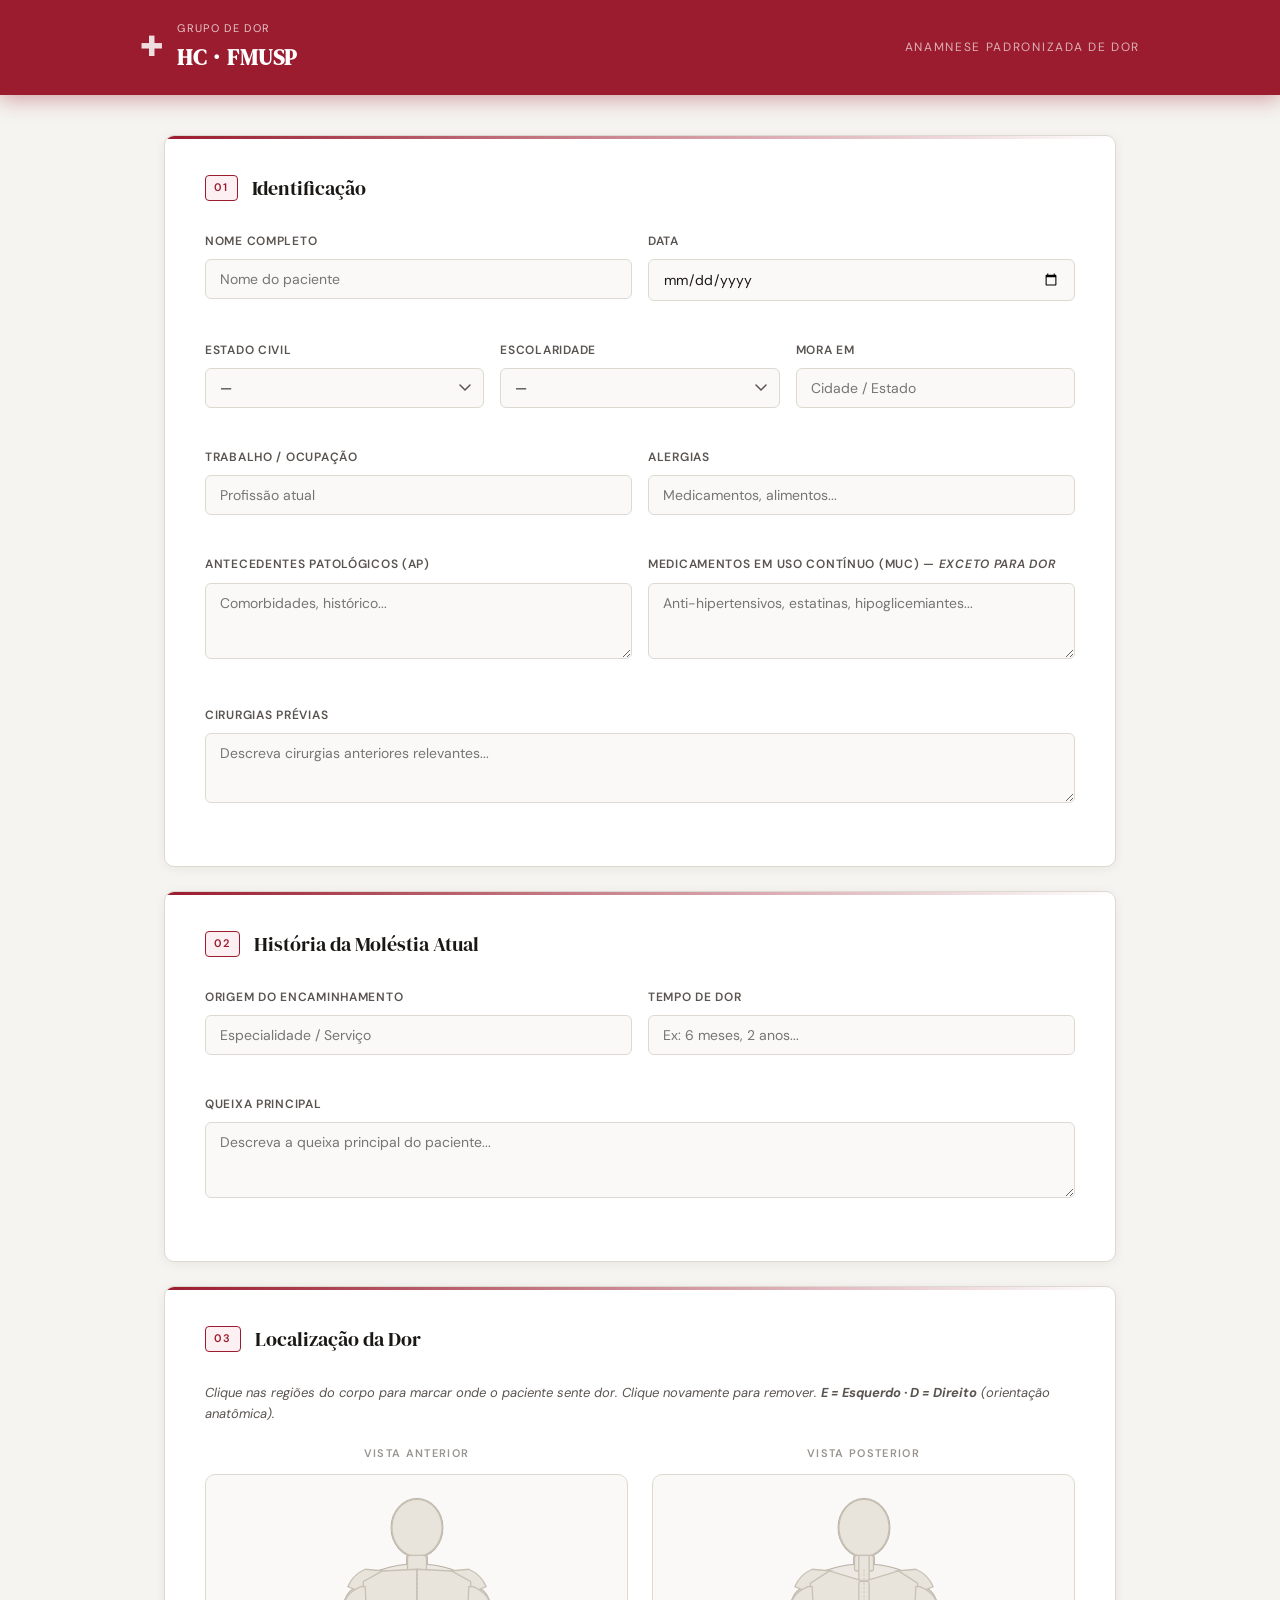
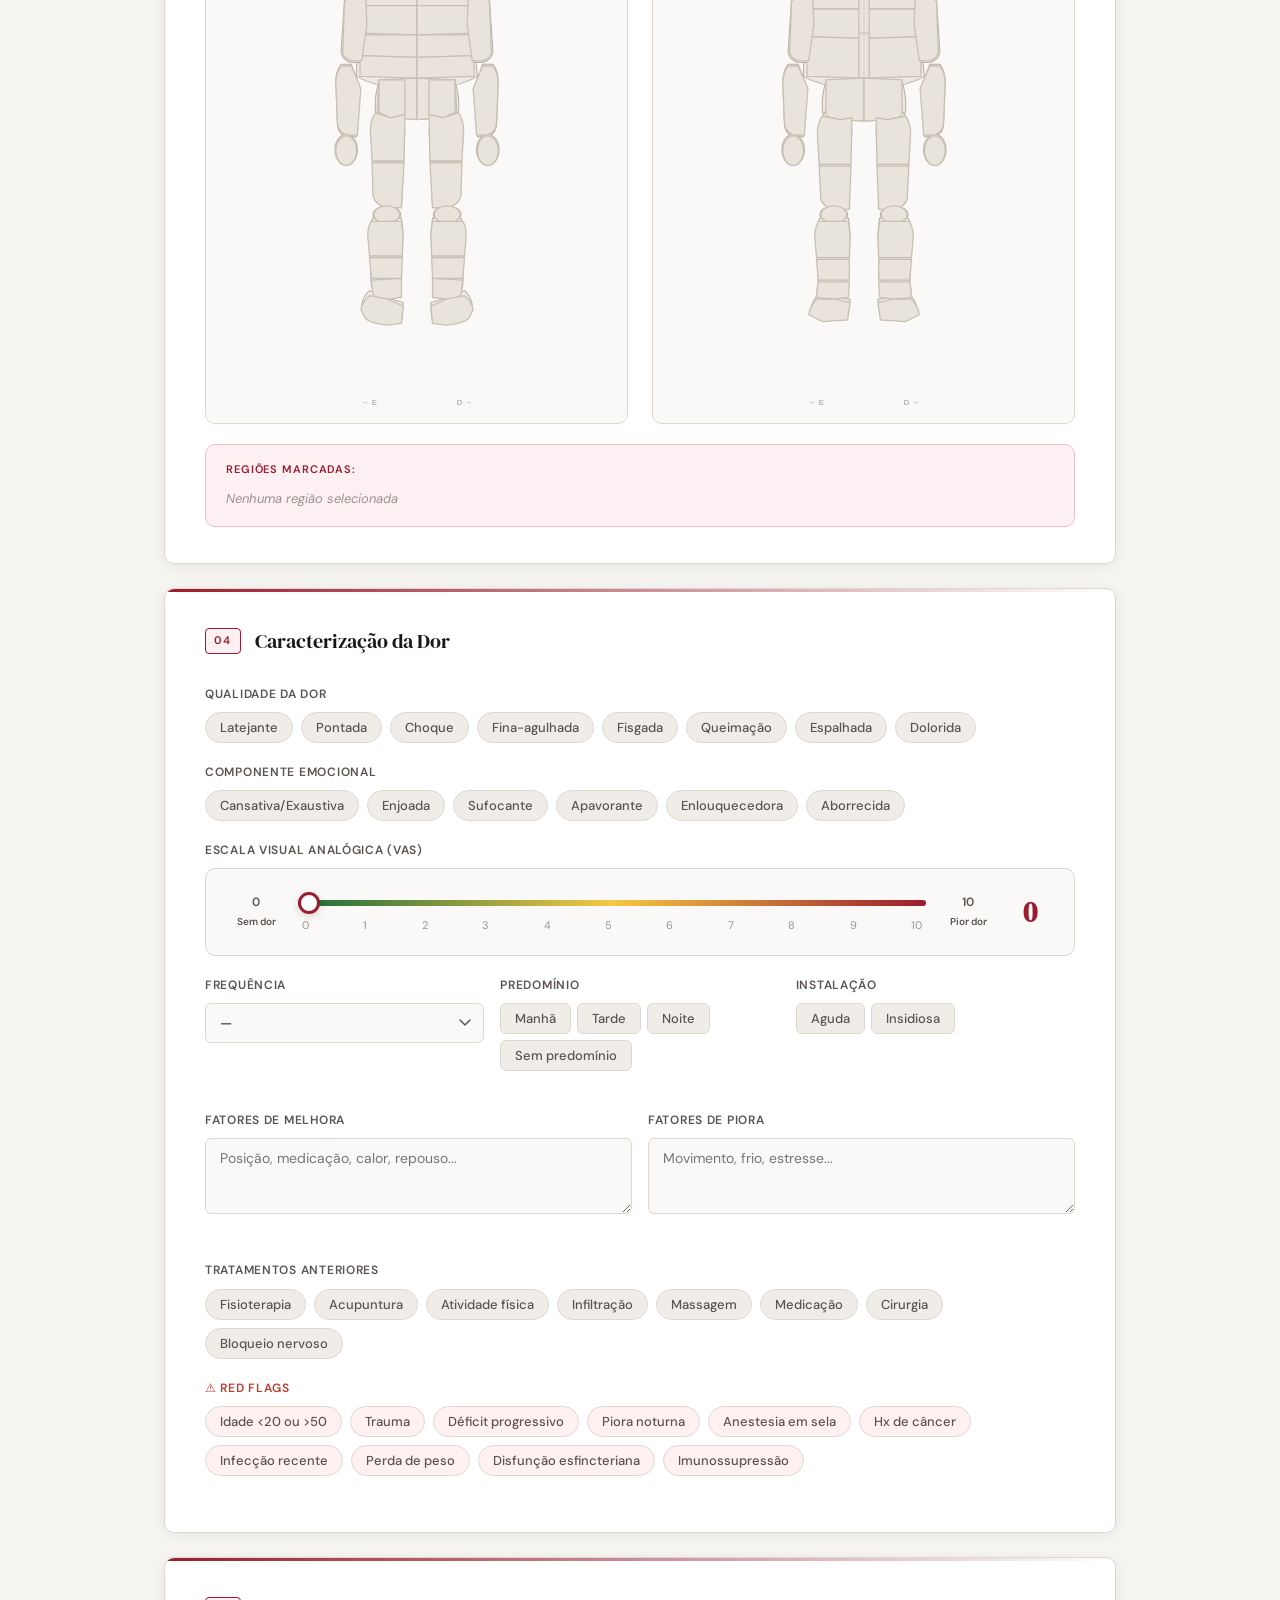
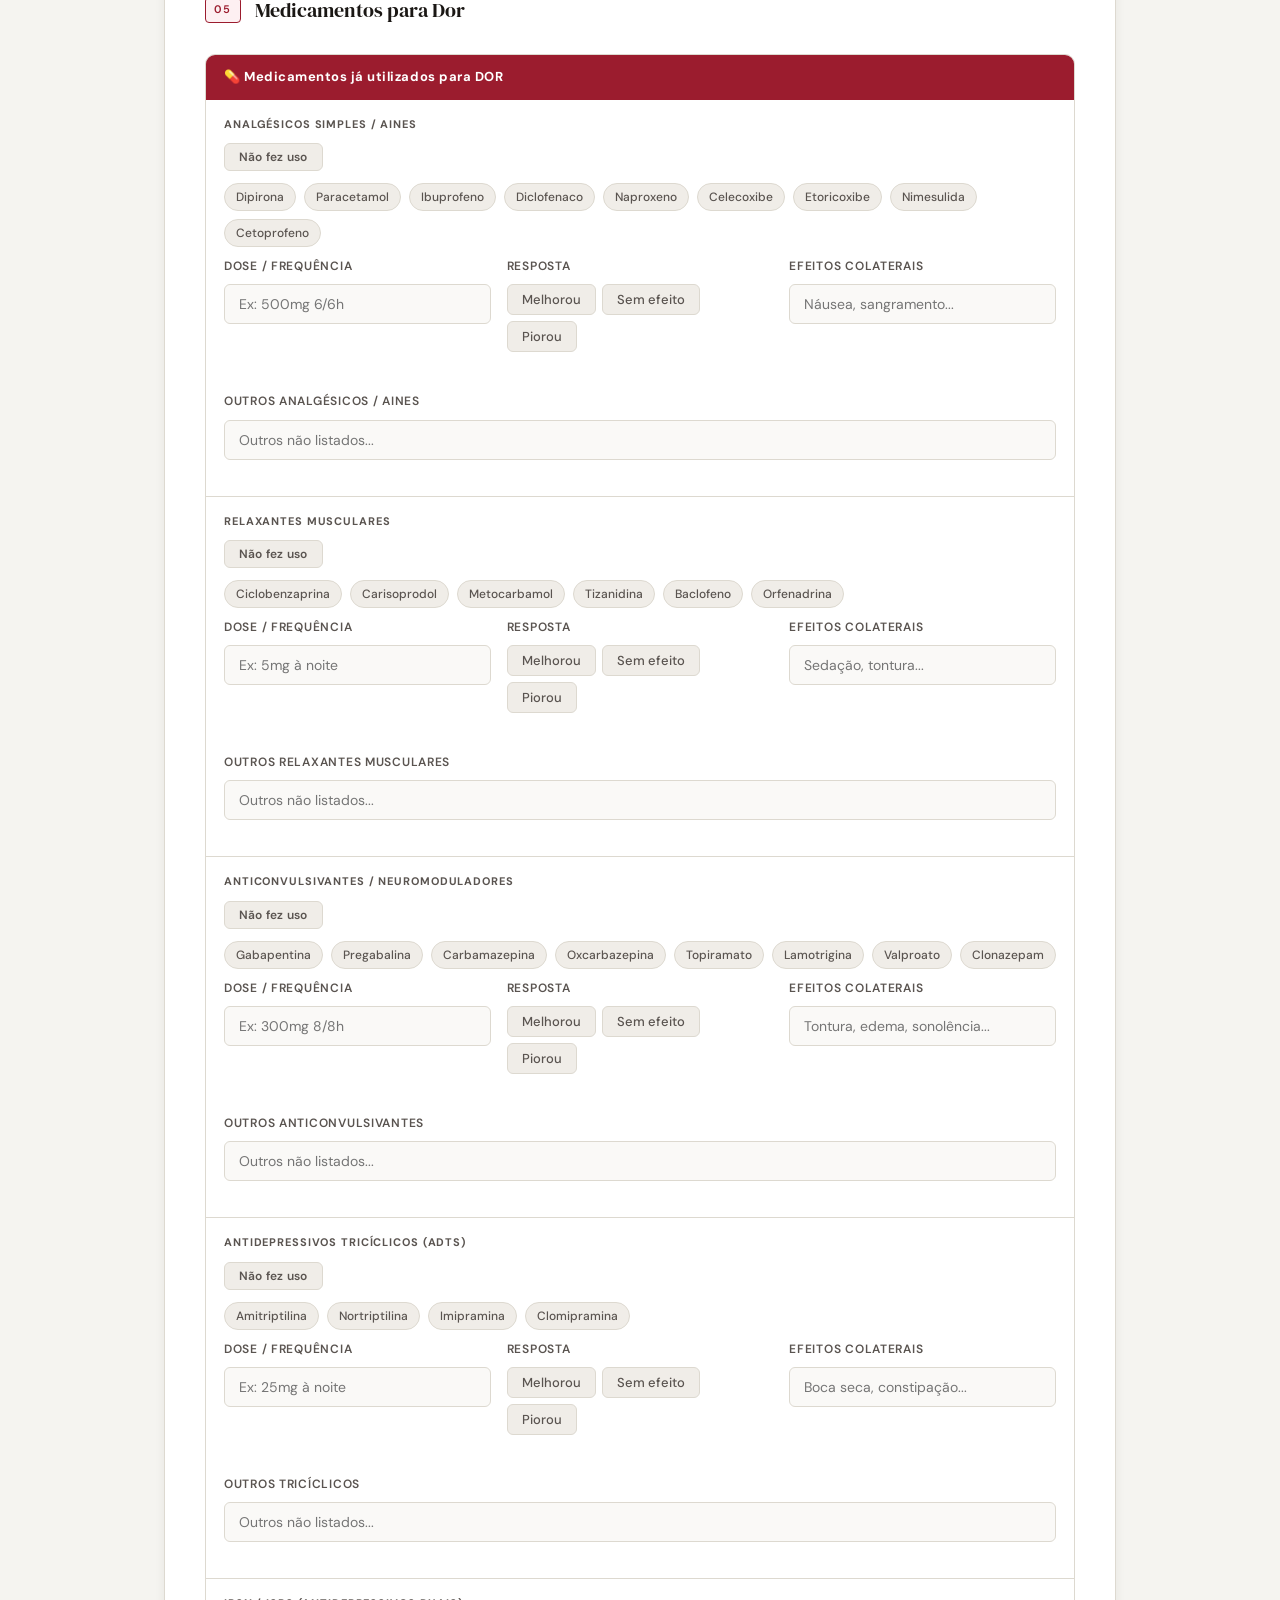
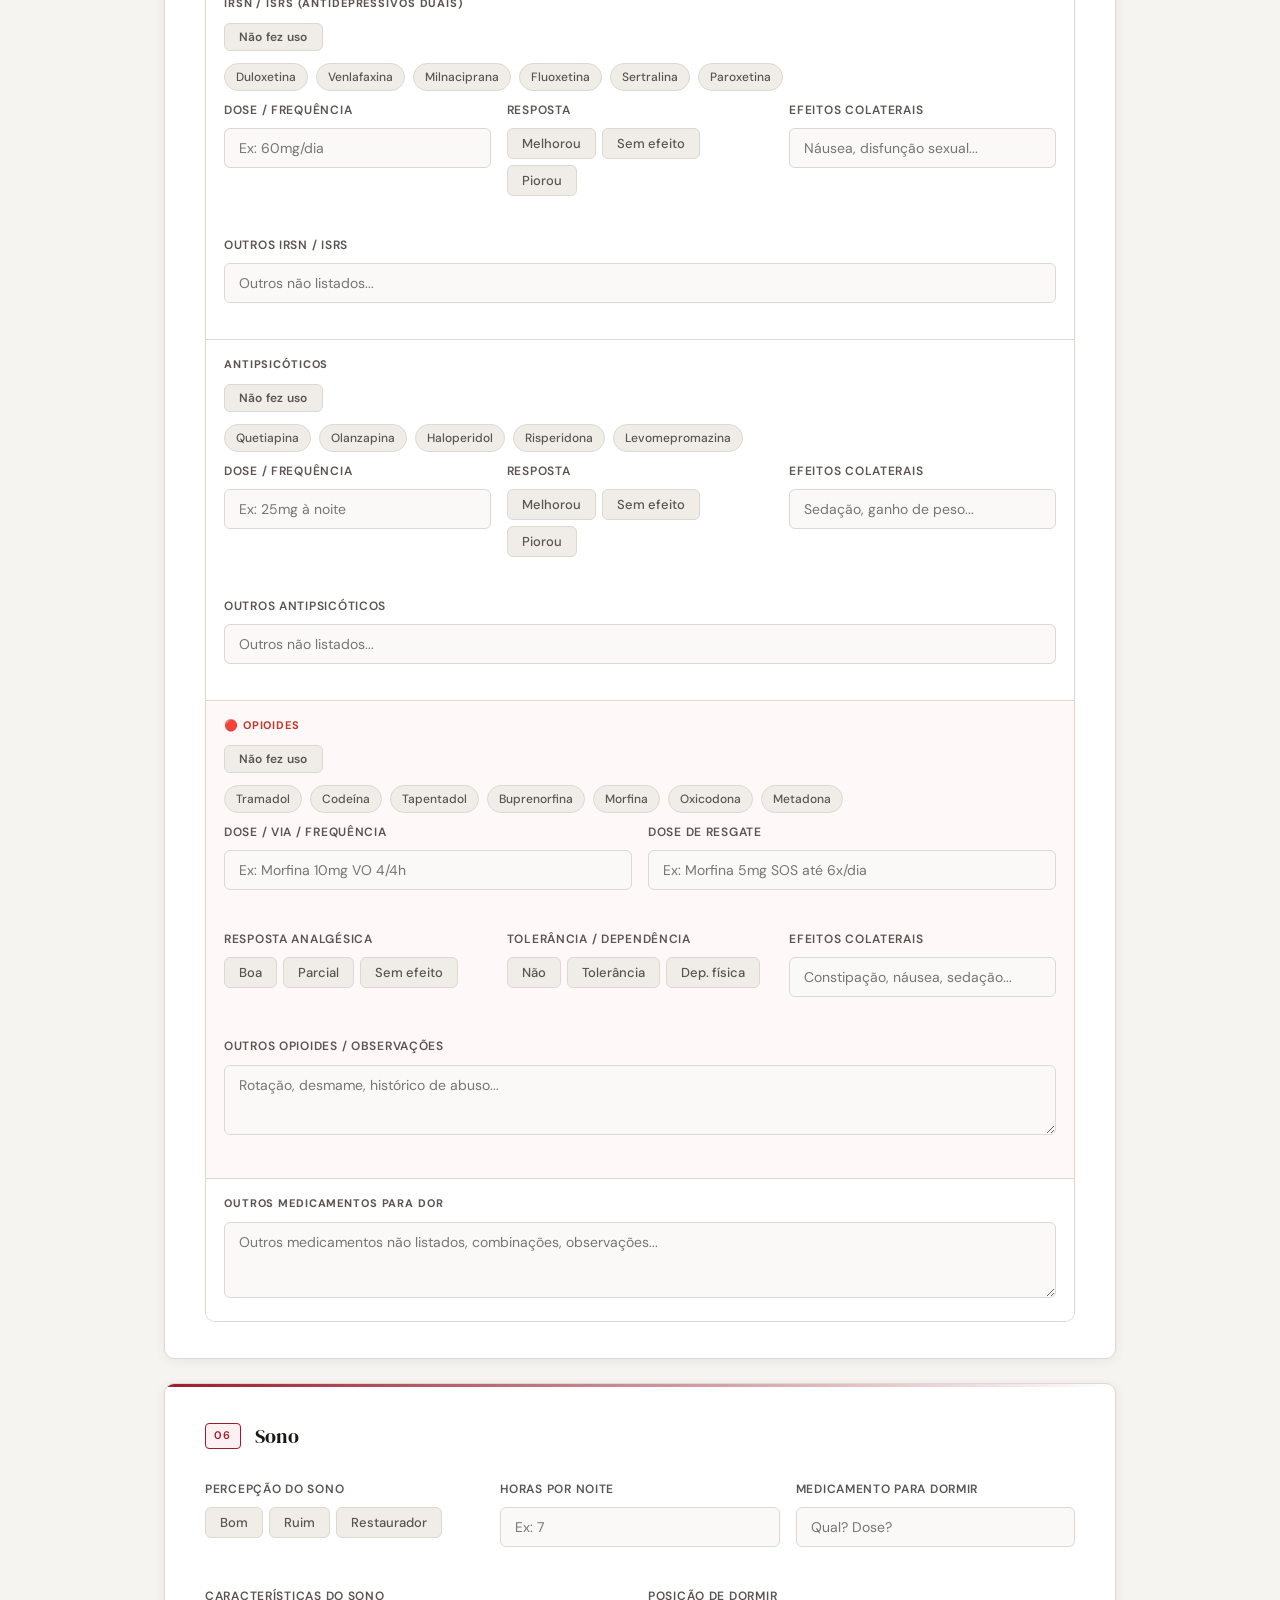
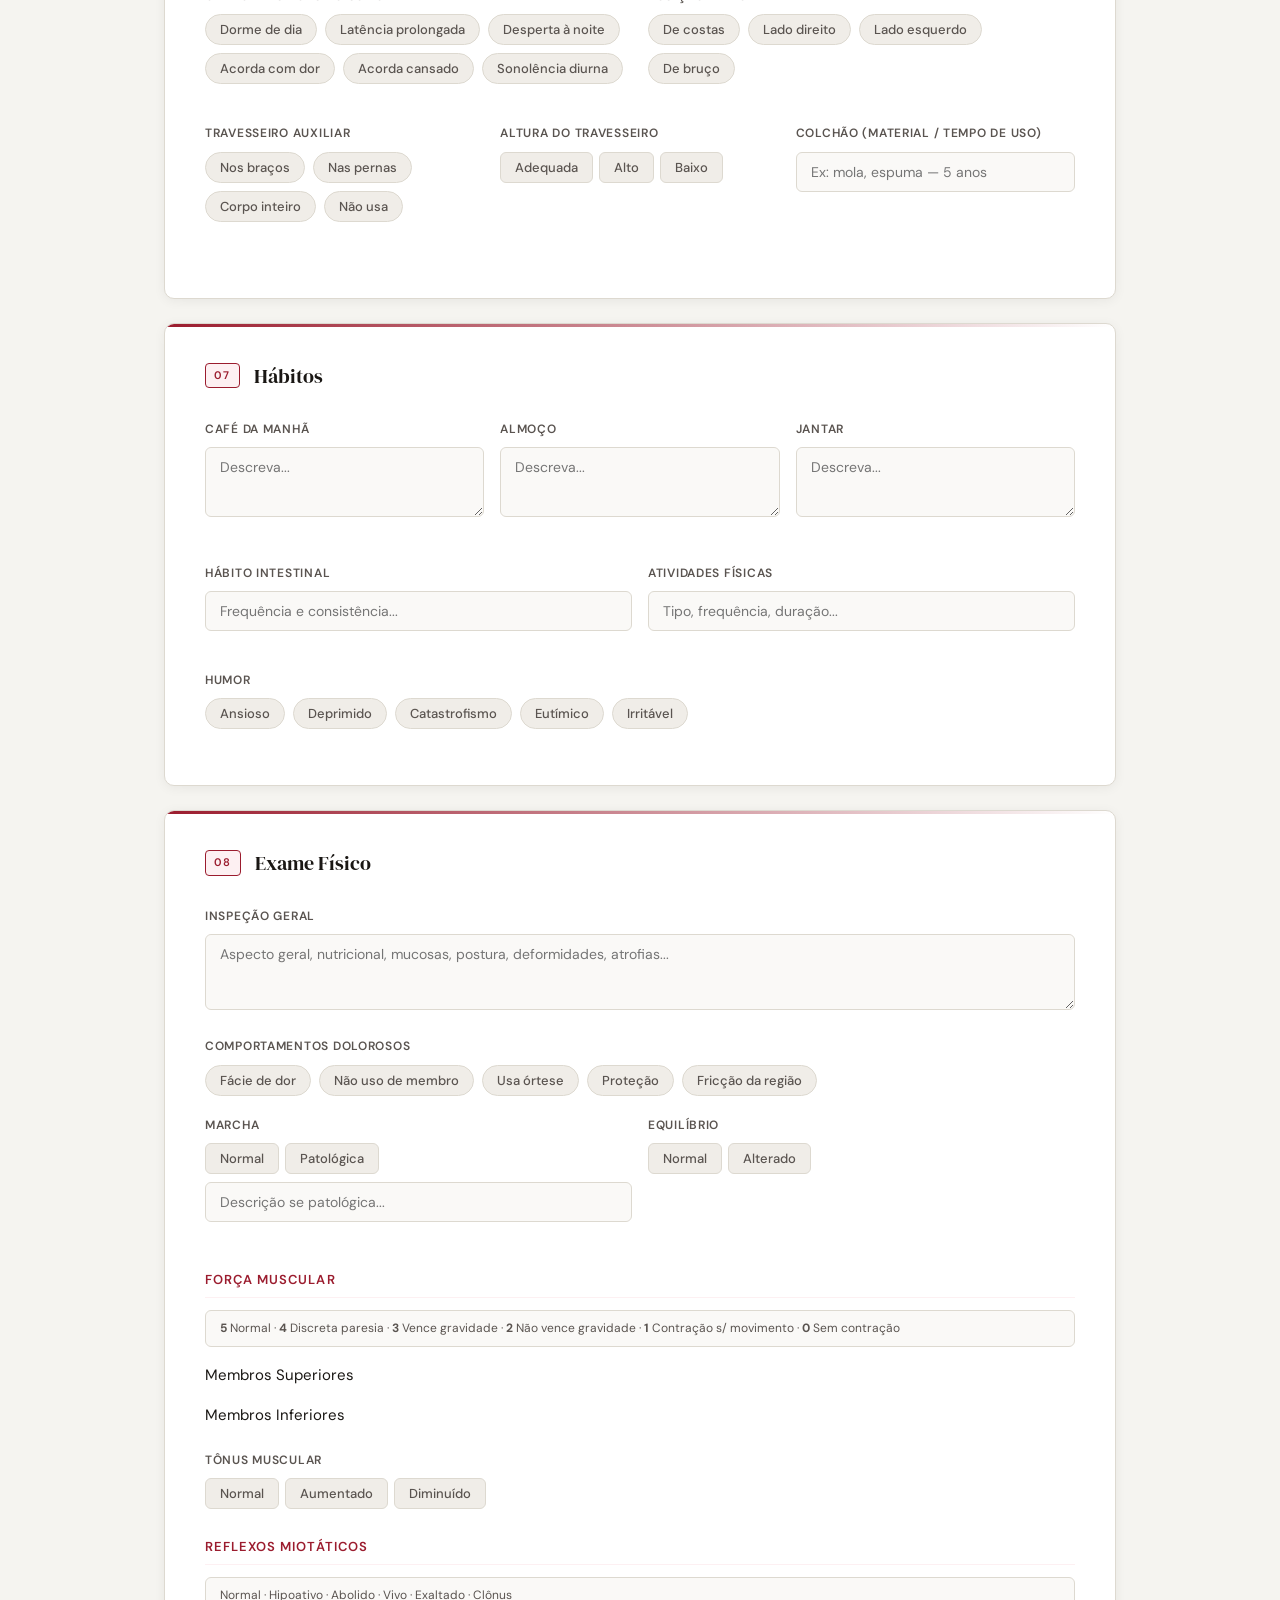
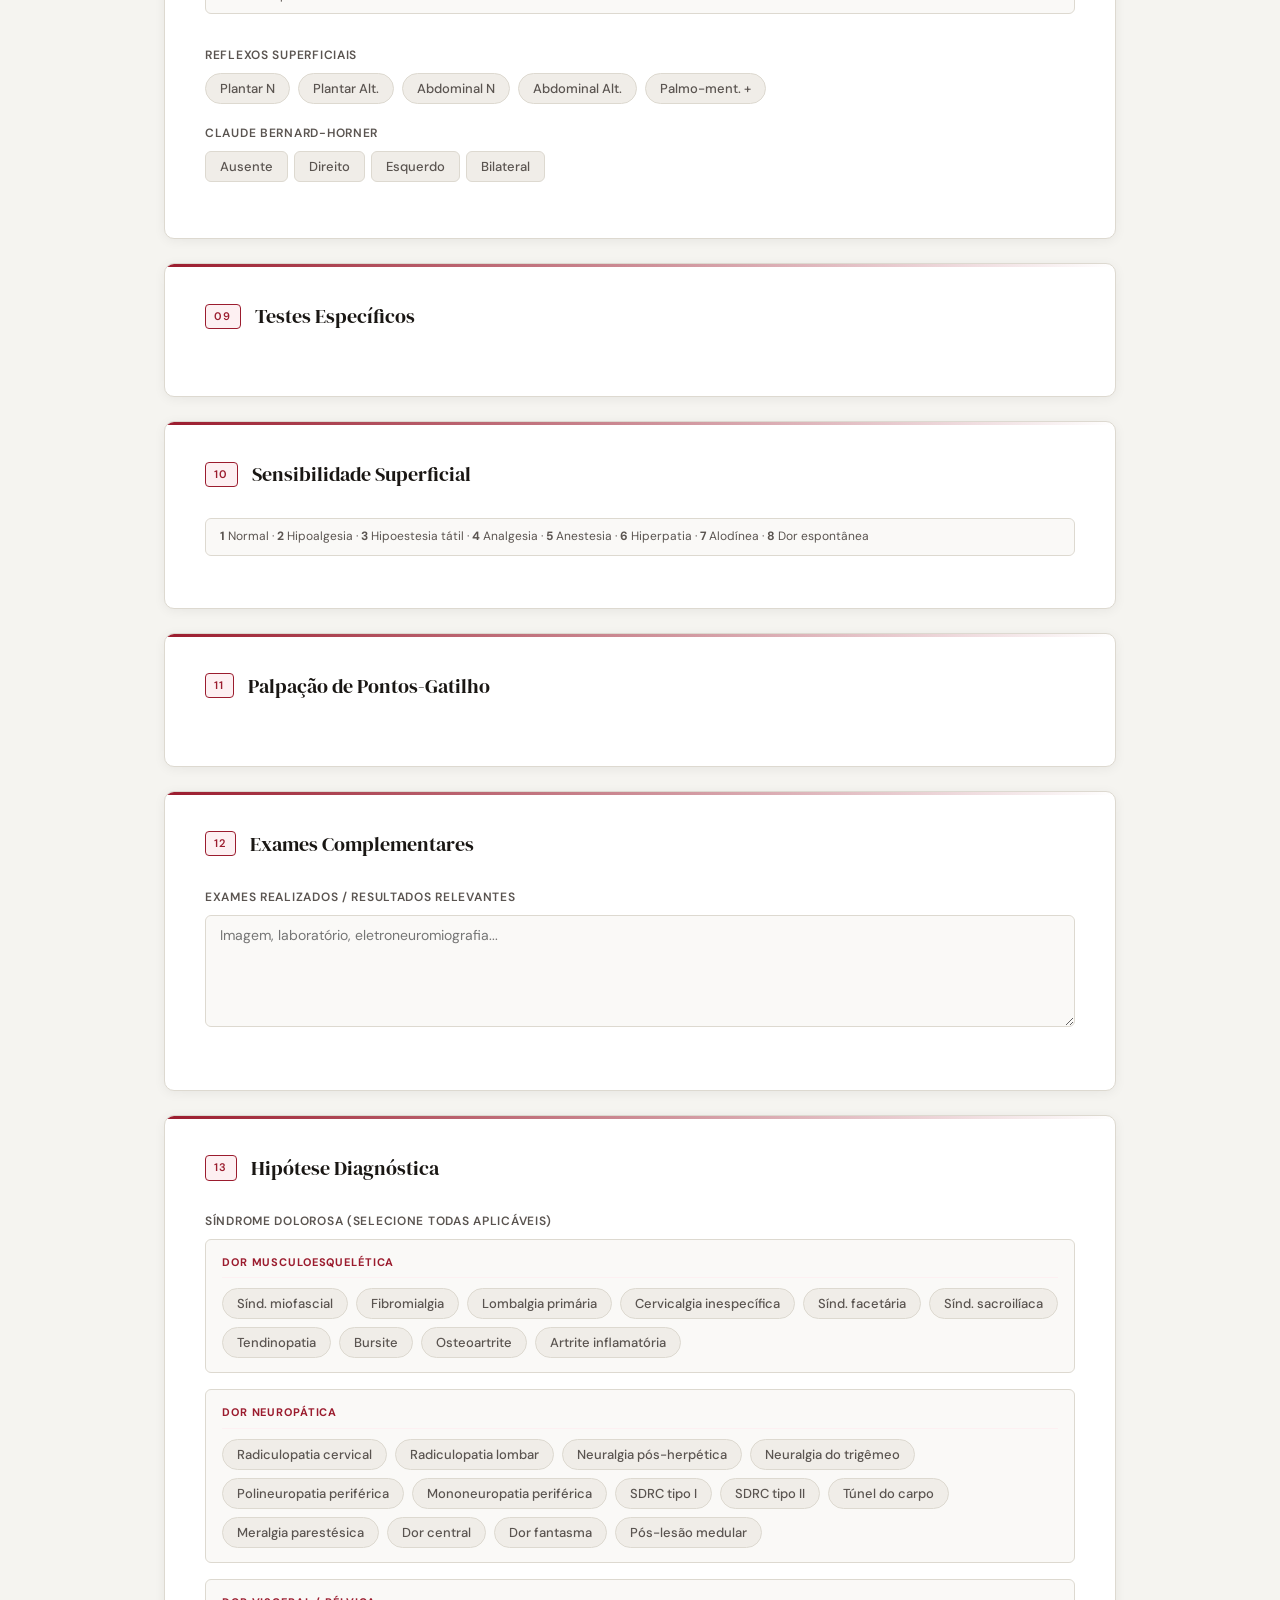
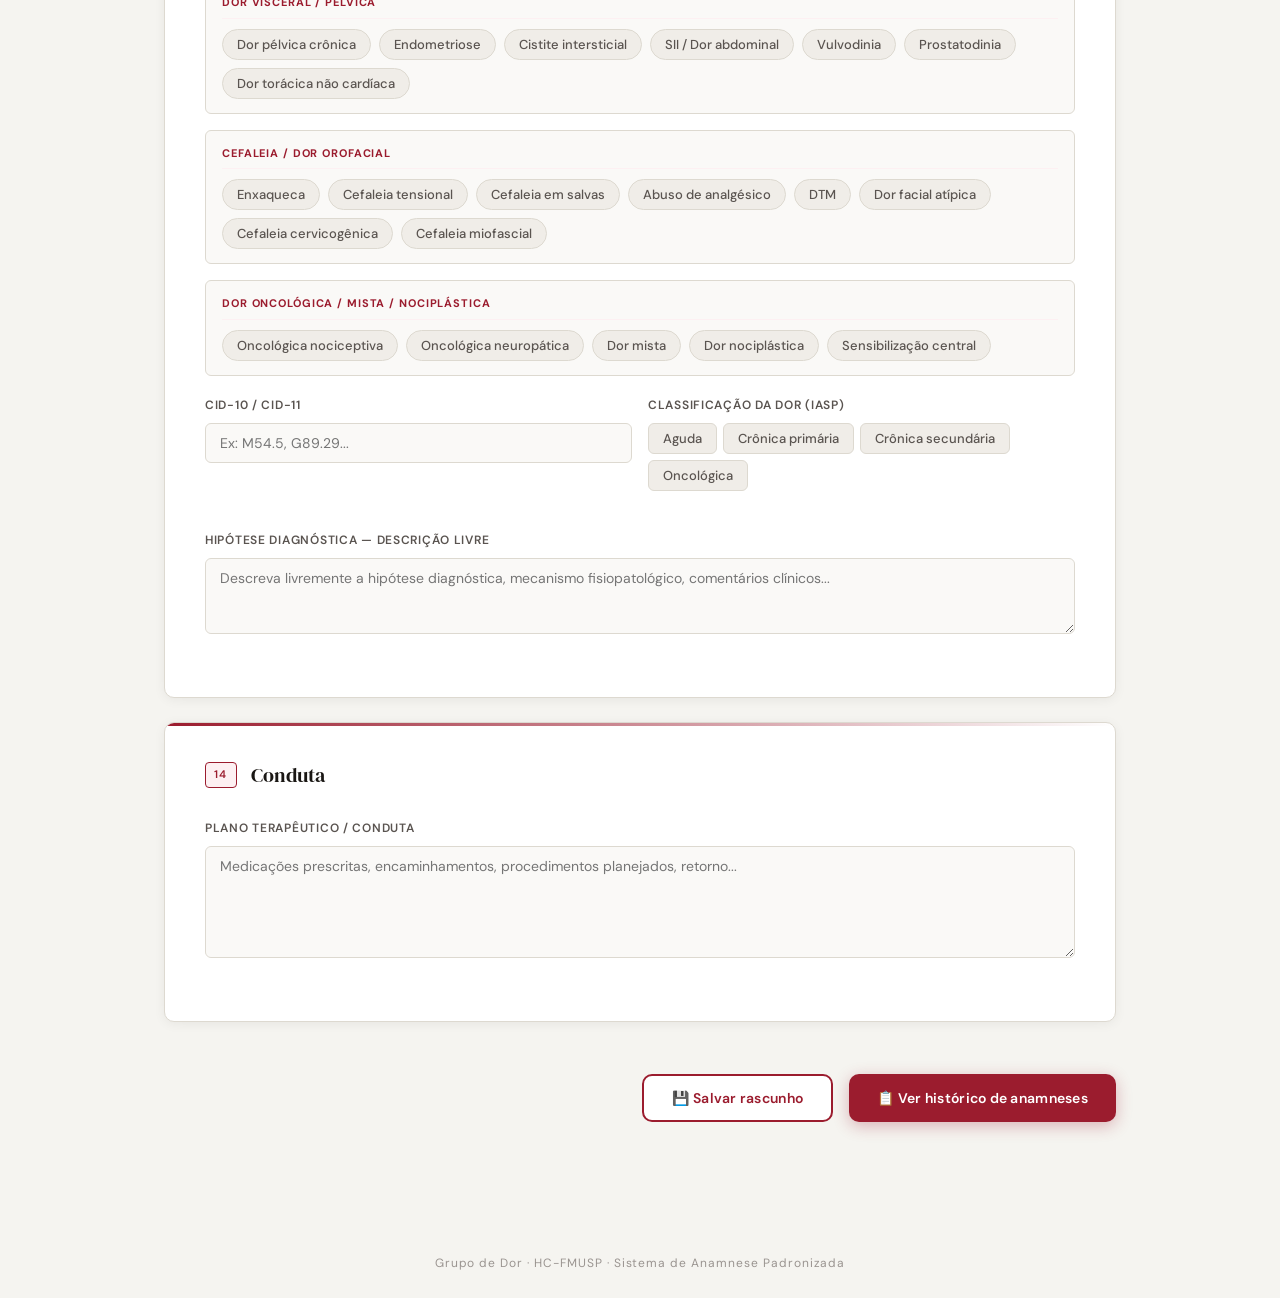
==== commit b42ed013: "Add files via upload" ====
--- a/templates/index.html
+++ b/templates/index.html
@@ -1132,9 +1132,10 @@
       </div>
     </section>
 
-    <!-- ══════════════ BOTÃO SALVAR ══════════════ -->
+    <!-- ══════════════ BOTÕES ══════════════ -->
     <div class="action-bar">
-      <button type="button" id="btnSalvar" class="btn btn-primary">💾 Salvar — Revisar antes de enviar</button>
+      <button type="button" id="btnSalvar" class="btn btn-secondary">💾 Salvar rascunho</button>
+      <button type="button" id="btnHistorico" class="btn btn-primary">📋 Ver histórico de anamneses</button>
     </div>
     <div id="status-msg" class="status-msg"></div>
 
@@ -1142,28 +1143,65 @@
 </main>
 
 <!-- ══════════════════════════════════════════════════════════
-     MODAL DE REVISÃO
+     PAINEL DE HISTÓRICO
 ══════════════════════════════════════════════════════════ -->
-<div id="reviewModal" class="review-modal" style="display:none">
-  <div class="review-overlay" id="reviewOverlay"></div>
+<div id="historicoModal" class="review-modal" style="display:none">
+  <div class="review-overlay" id="historicoOverlay"></div>
   <div class="review-panel">
+
+    <!-- Header -->
     <div class="review-header">
       <div class="review-header-left">
         <span class="logo-cross" style="font-size:20px;color:white">✚</span>
         <div>
           <p style="font-size:10px;opacity:.7;letter-spacing:.1em;text-transform:uppercase">Grupo de Dor · HC-FMUSP</p>
-          <h2 class="review-title">Revisão da Anamnese</h2>
-        </div>
-      </div>
-      <button class="review-close" id="reviewClose" title="Fechar">✕</button>
+          <h2 class="review-title">Histórico de Anamneses</h2>
+        </div>
+      </div>
+      <button class="review-close" id="historicoClose" title="Fechar">✕</button>
     </div>
-    <p class="review-hint">Revise os dados abaixo antes de enviar. Você pode editar qualquer campo diretamente aqui.</p>
-    <div class="review-body" id="reviewBody"></div>
+
+    <!-- Lista de rascunhos -->
+    <div class="review-body" id="historicoBody">
+      <!-- preenchido pelo JS -->
+    </div>
+
     <div class="review-footer">
-      <button type="button" id="btnVoltarEditar" class="btn btn-secondary">← Voltar e editar</button>
-      <button type="button" id="btnGerarProntuario" class="btn btn-accent">📄 Gerar Prontuário + Enviar ao Google Sheets</button>
+      <button type="button" id="btnFecharHistorico" class="btn btn-secondary">✕ Fechar</button>
     </div>
-    <div id="review-status" class="status-msg" style="margin:16px 24px 0"></div>
+  </div>
+</div>
+
+<!-- ══════════════════════════════════════════════════════════
+     PAINEL DE EDIÇÃO DE RASCUNHO
+══════════════════════════════════════════════════════════ -->
+<div id="edicaoModal" class="review-modal" style="display:none">
+  <div class="review-overlay" id="edicaoOverlay"></div>
+  <div class="review-panel">
+
+    <div class="review-header">
+      <div class="review-header-left">
+        <span class="logo-cross" style="font-size:20px;color:white">✚</span>
+        <div>
+          <p style="font-size:10px;opacity:.7;letter-spacing:.1em;text-transform:uppercase">Grupo de Dor · HC-FMUSP</p>
+          <h2 class="review-title" id="edicaoTitulo">Editando Anamnese</h2>
+        </div>
+      </div>
+      <button class="review-close" id="edicaoClose" title="Fechar">✕</button>
+    </div>
+
+    <p class="review-hint">Edite os campos abaixo. Quando finalizar, clique em <strong>Gerar Prontuário</strong> para enviar ao Google Sheets e baixar o PDF.</p>
+
+    <div class="review-body" id="edicaoBody">
+      <!-- campos editáveis gerados pelo JS -->
+    </div>
+
+    <div class="review-footer">
+      <button type="button" id="btnVoltarHistorico" class="btn btn-secondary">← Voltar ao histórico</button>
+      <button type="button" id="btnSalvarEdicao" class="btn btn-secondary">💾 Salvar edição</button>
+      <button type="button" id="btnGerarProntuario" class="btn btn-accent">📄 Gerar Prontuário + Enviar Sheets</button>
+    </div>
+    <div id="edicao-status" class="status-msg" style="margin:16px 24px 0"></div>
   </div>
 </div>
 
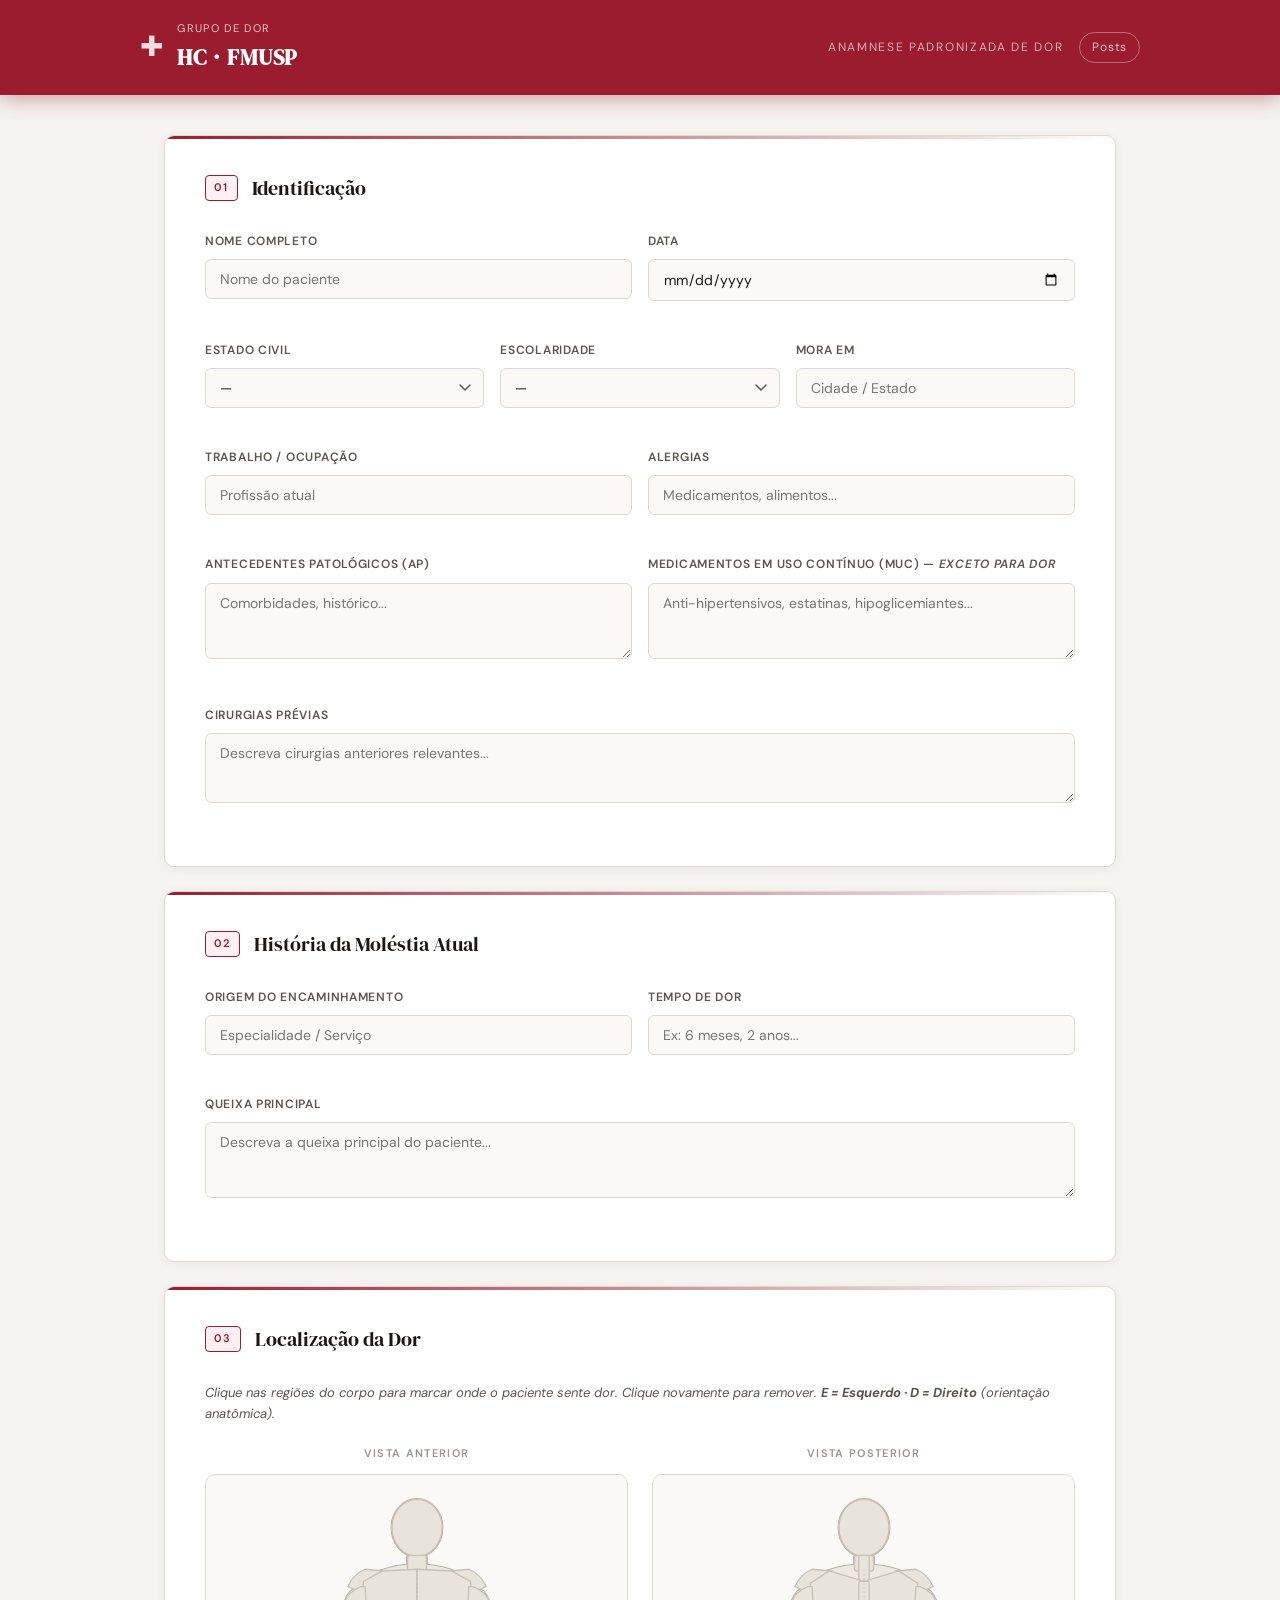
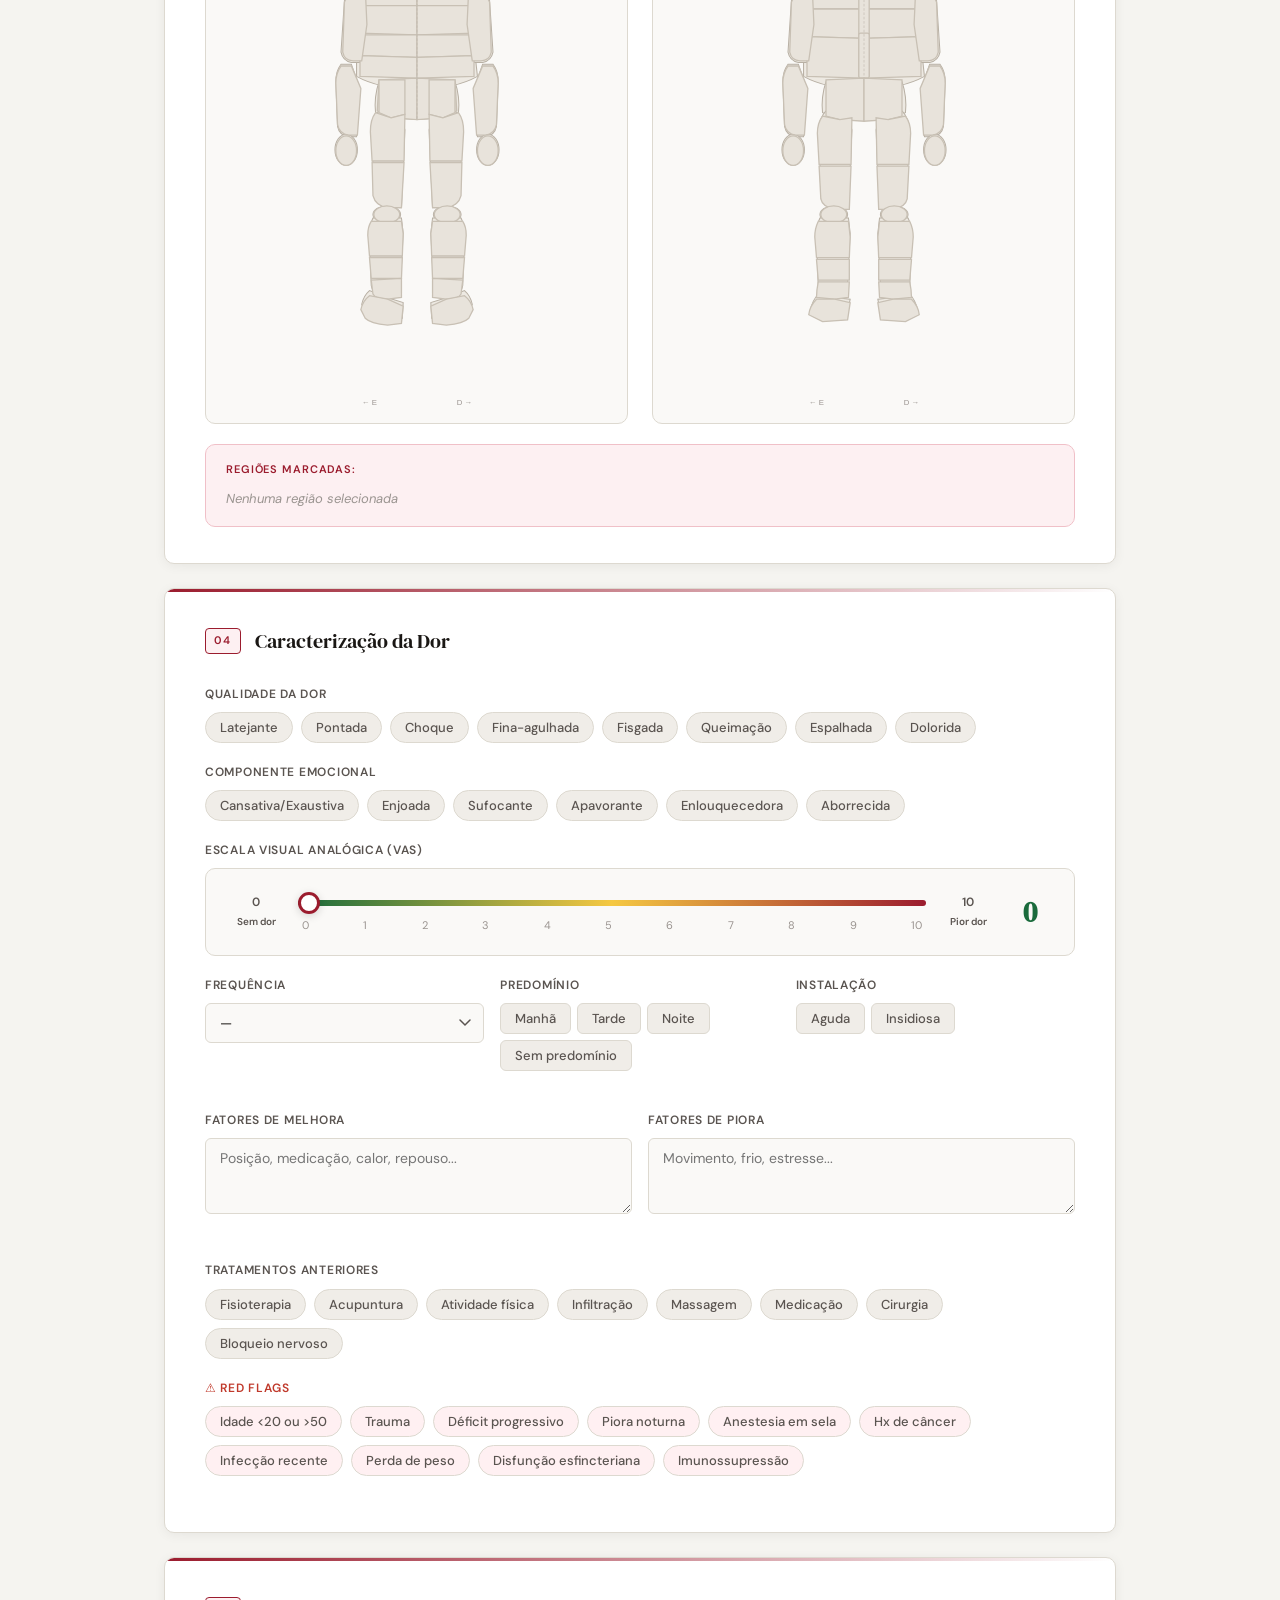
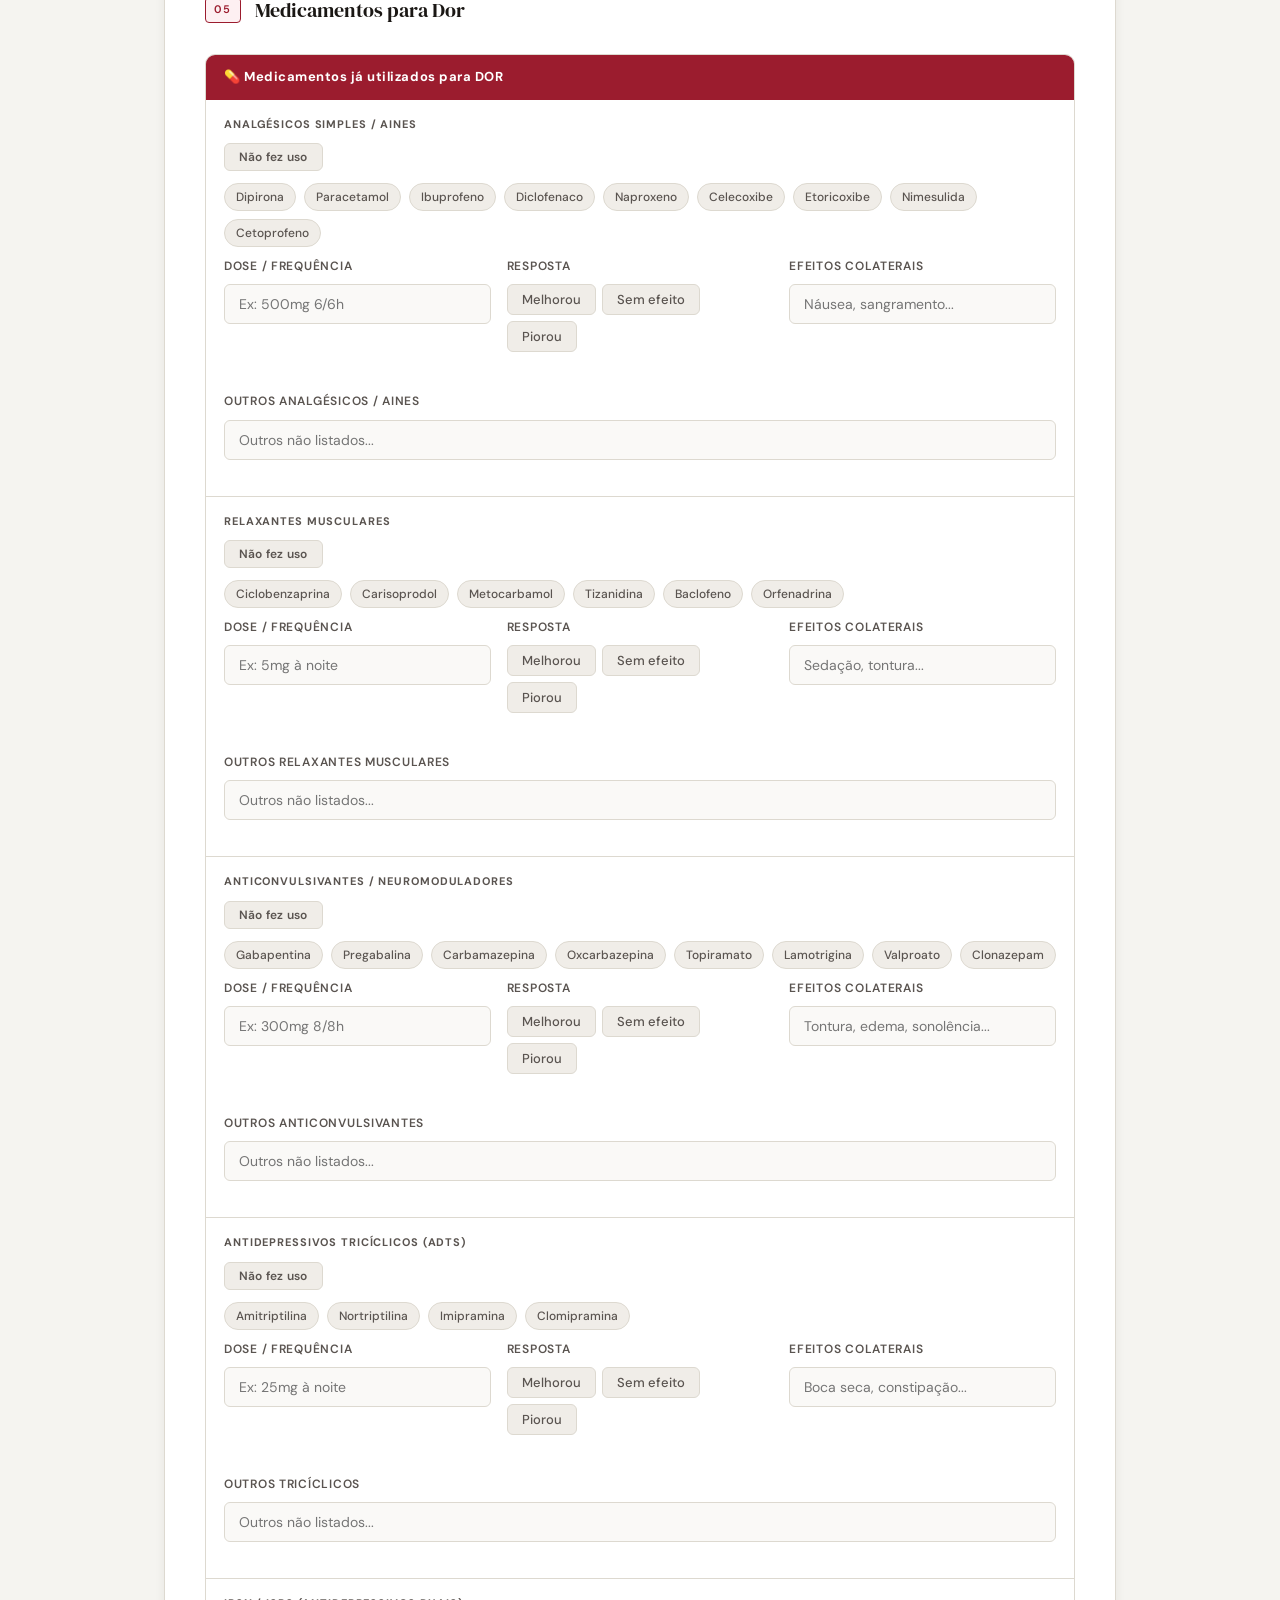
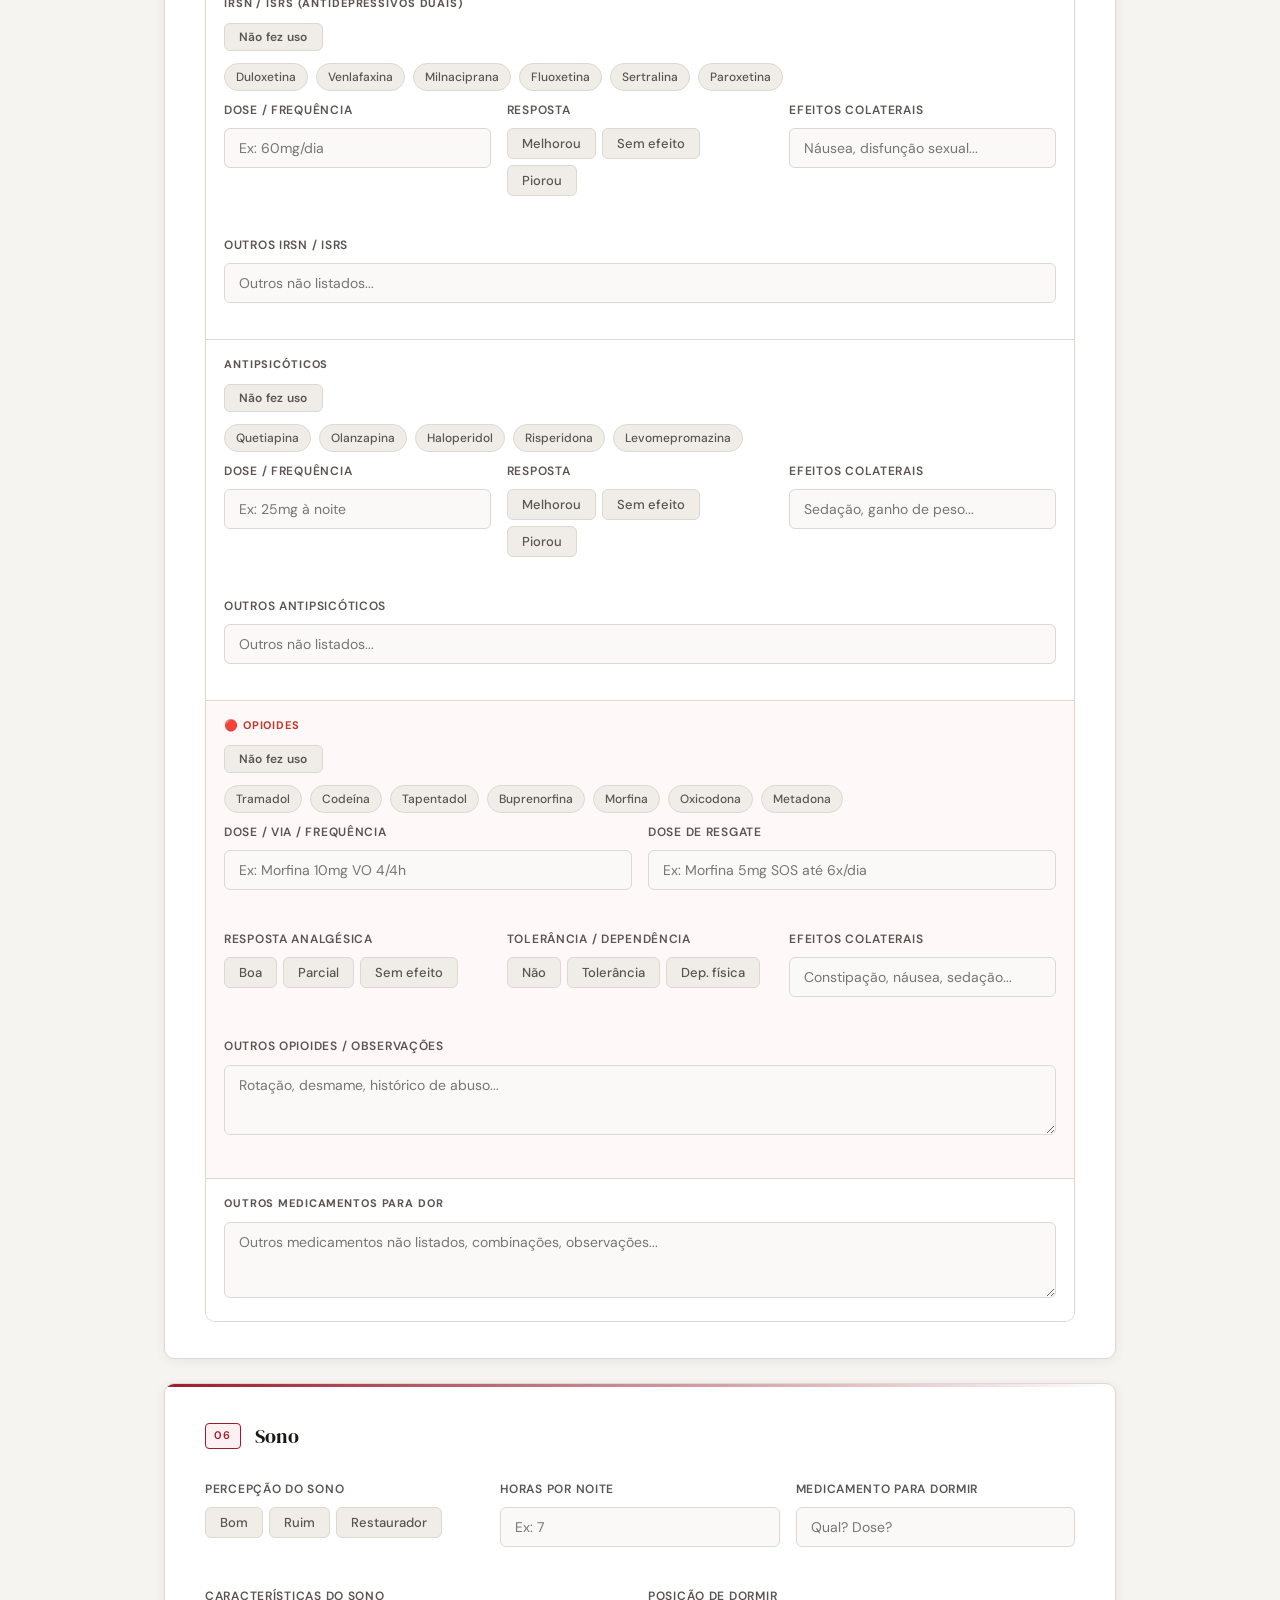
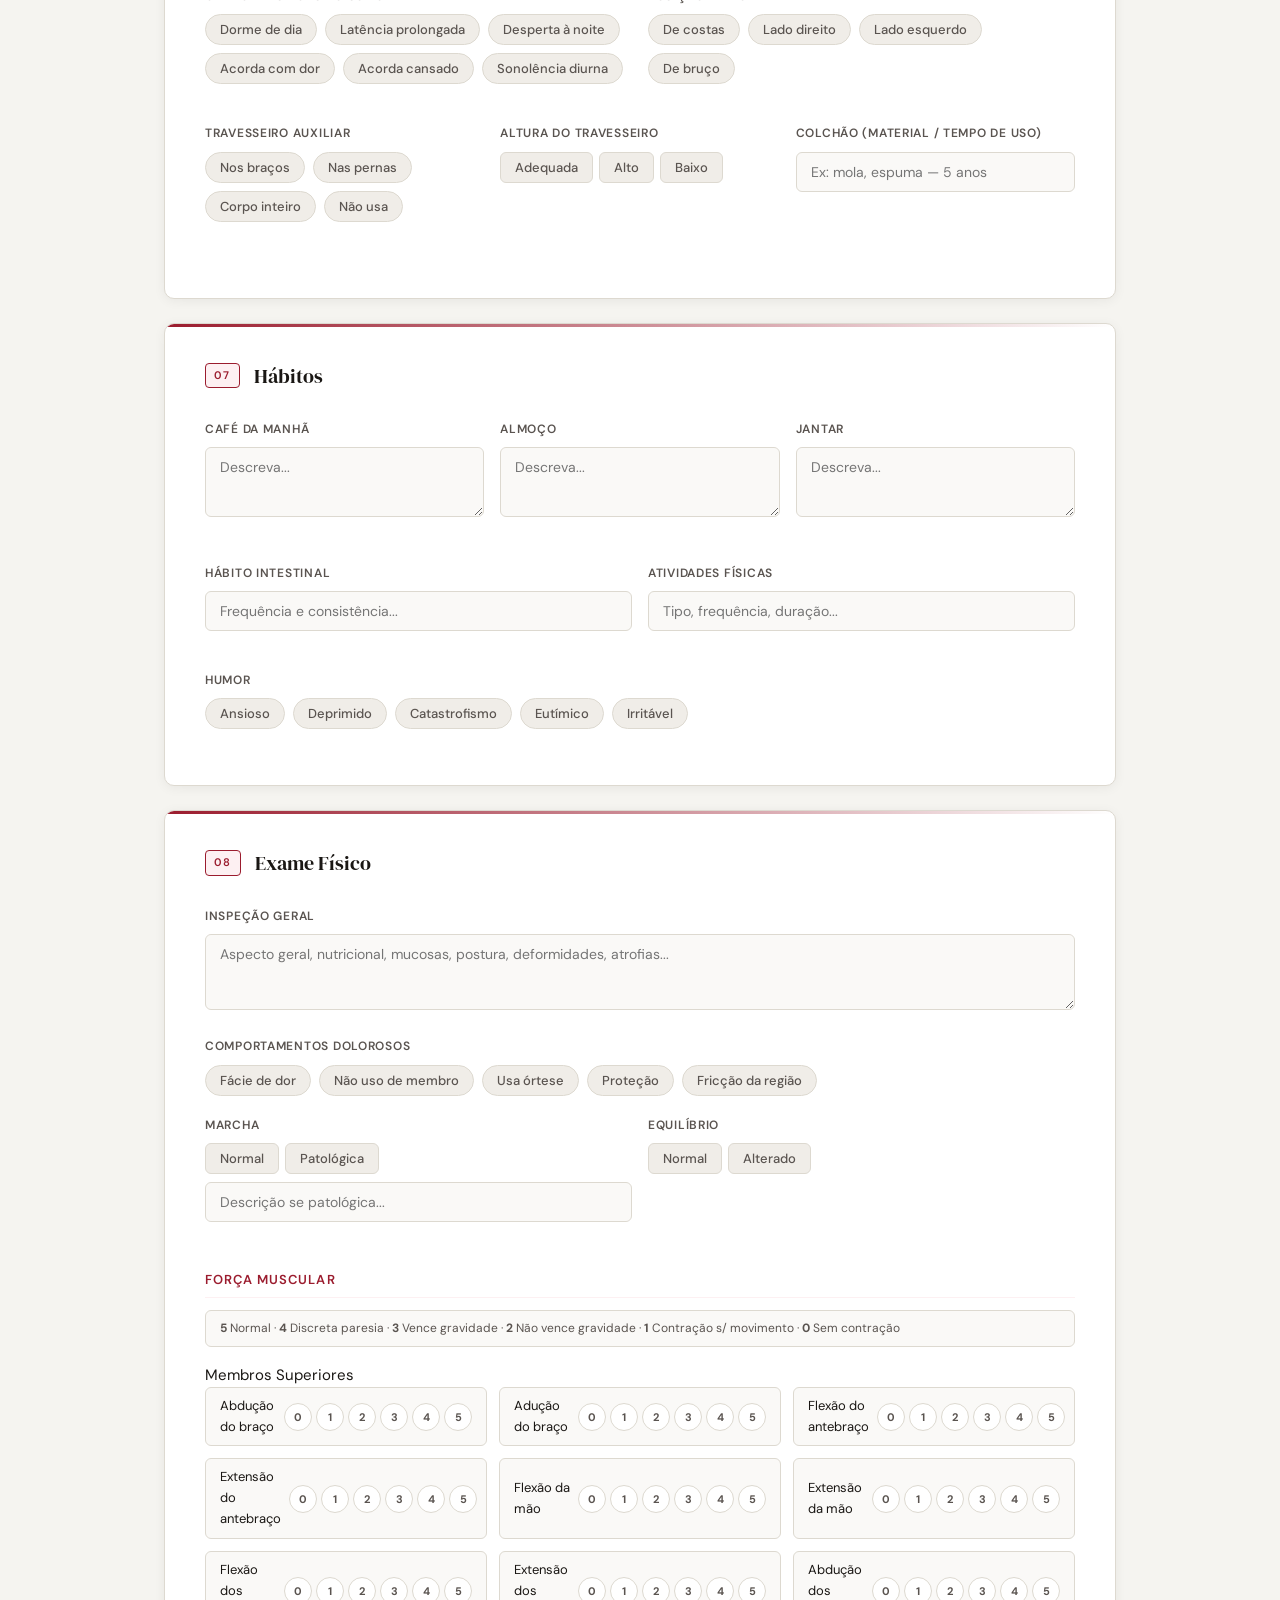
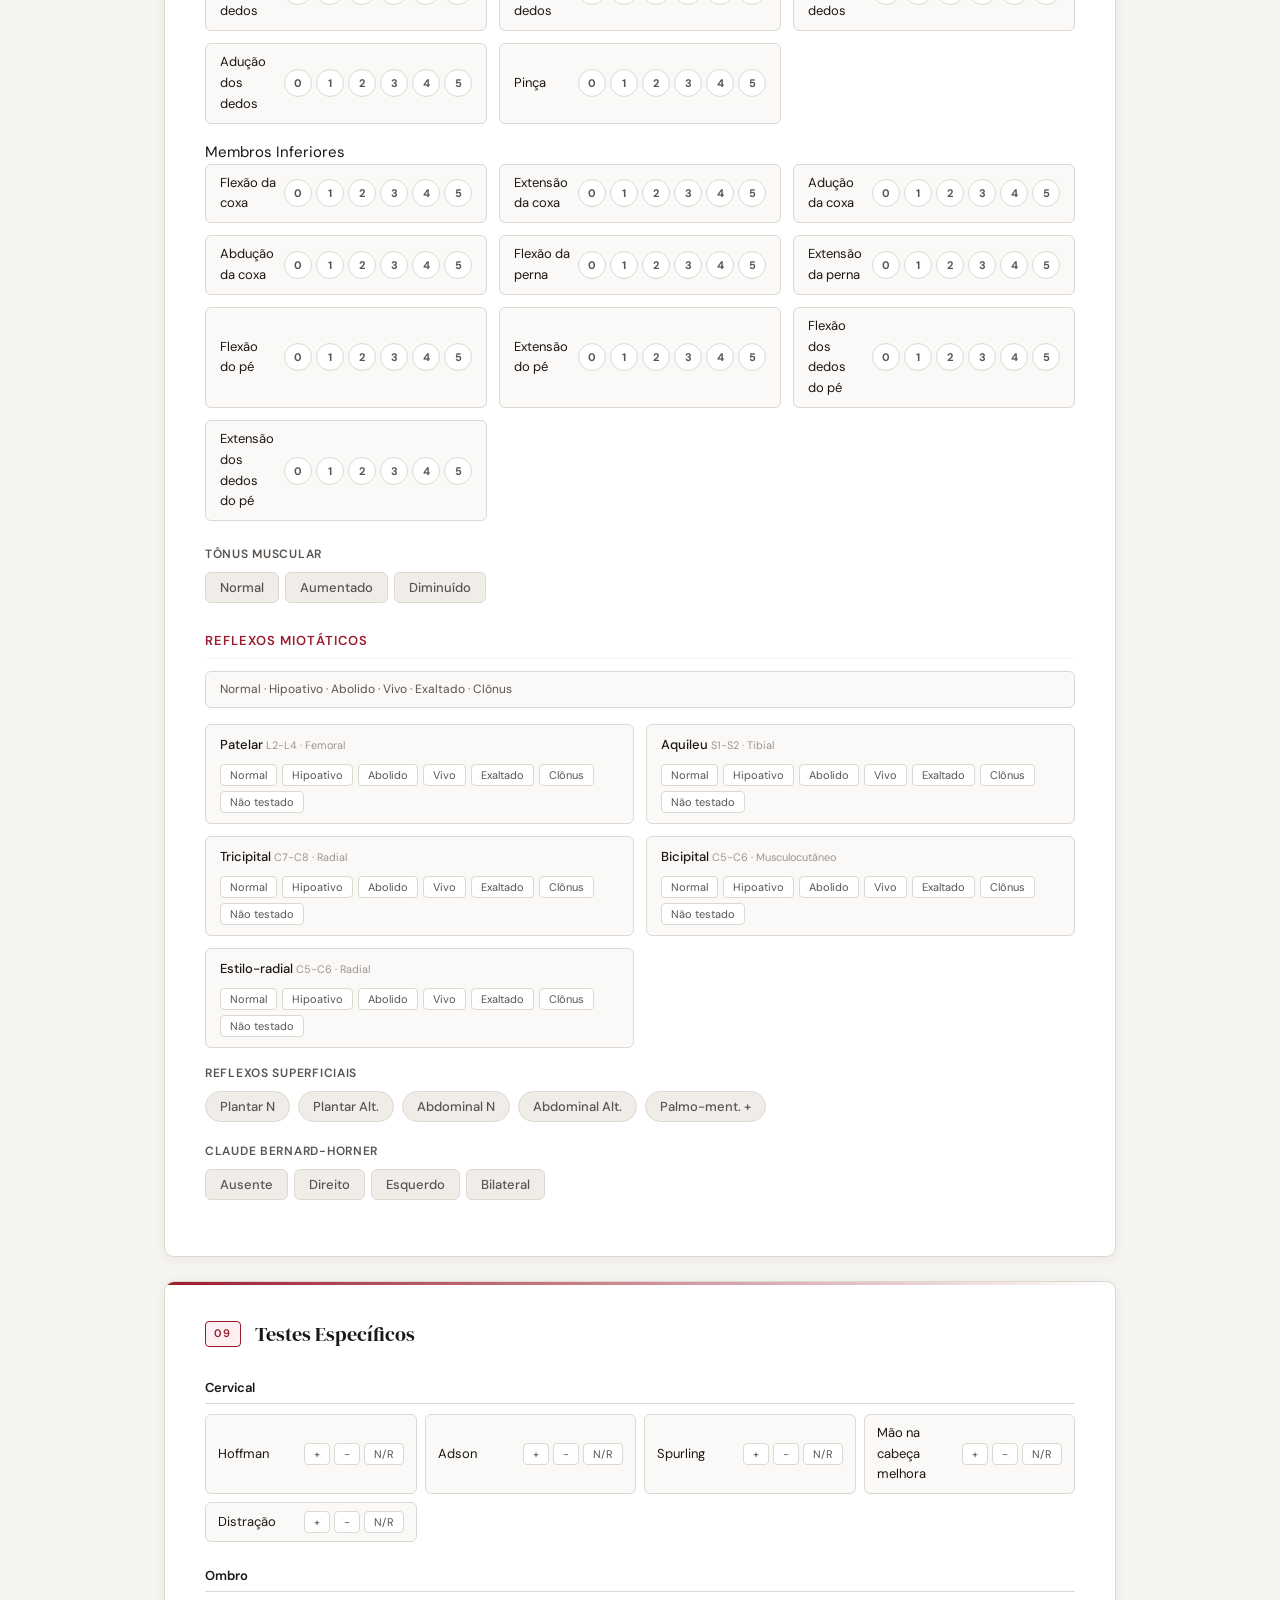
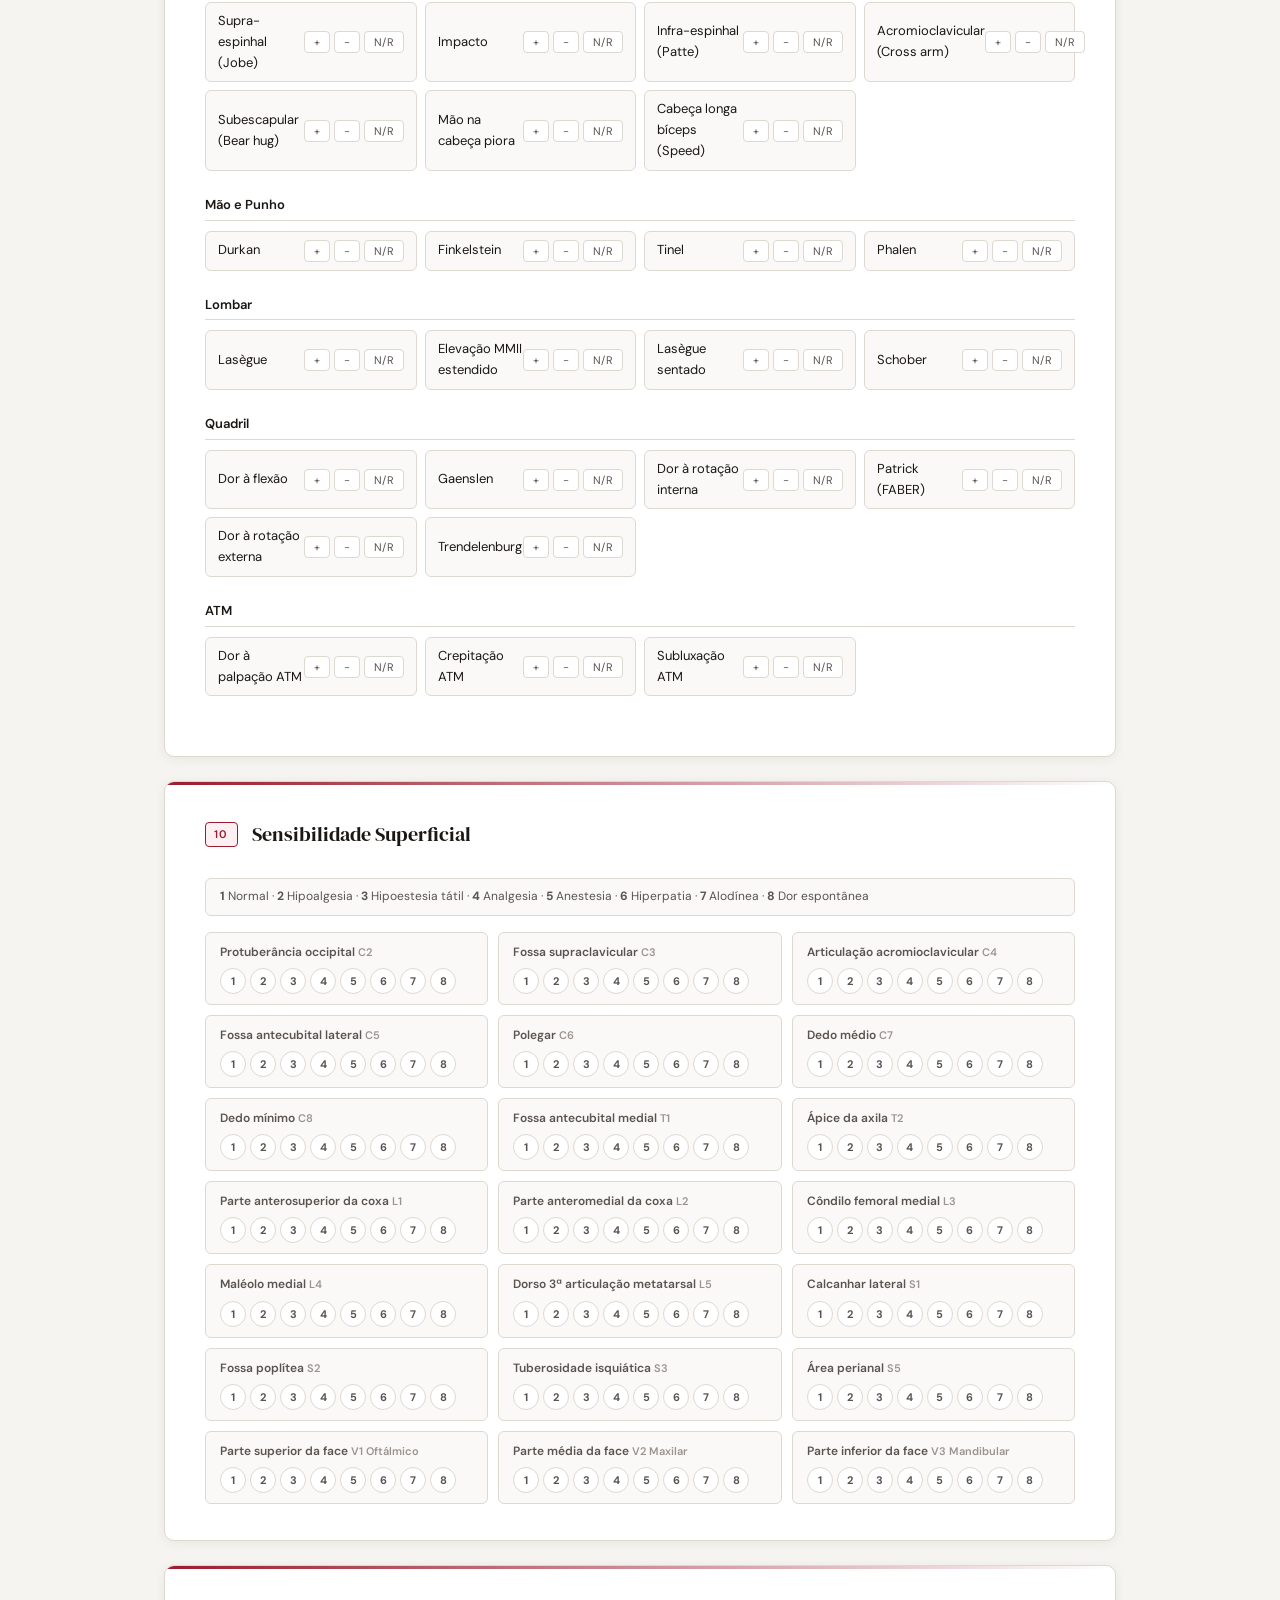
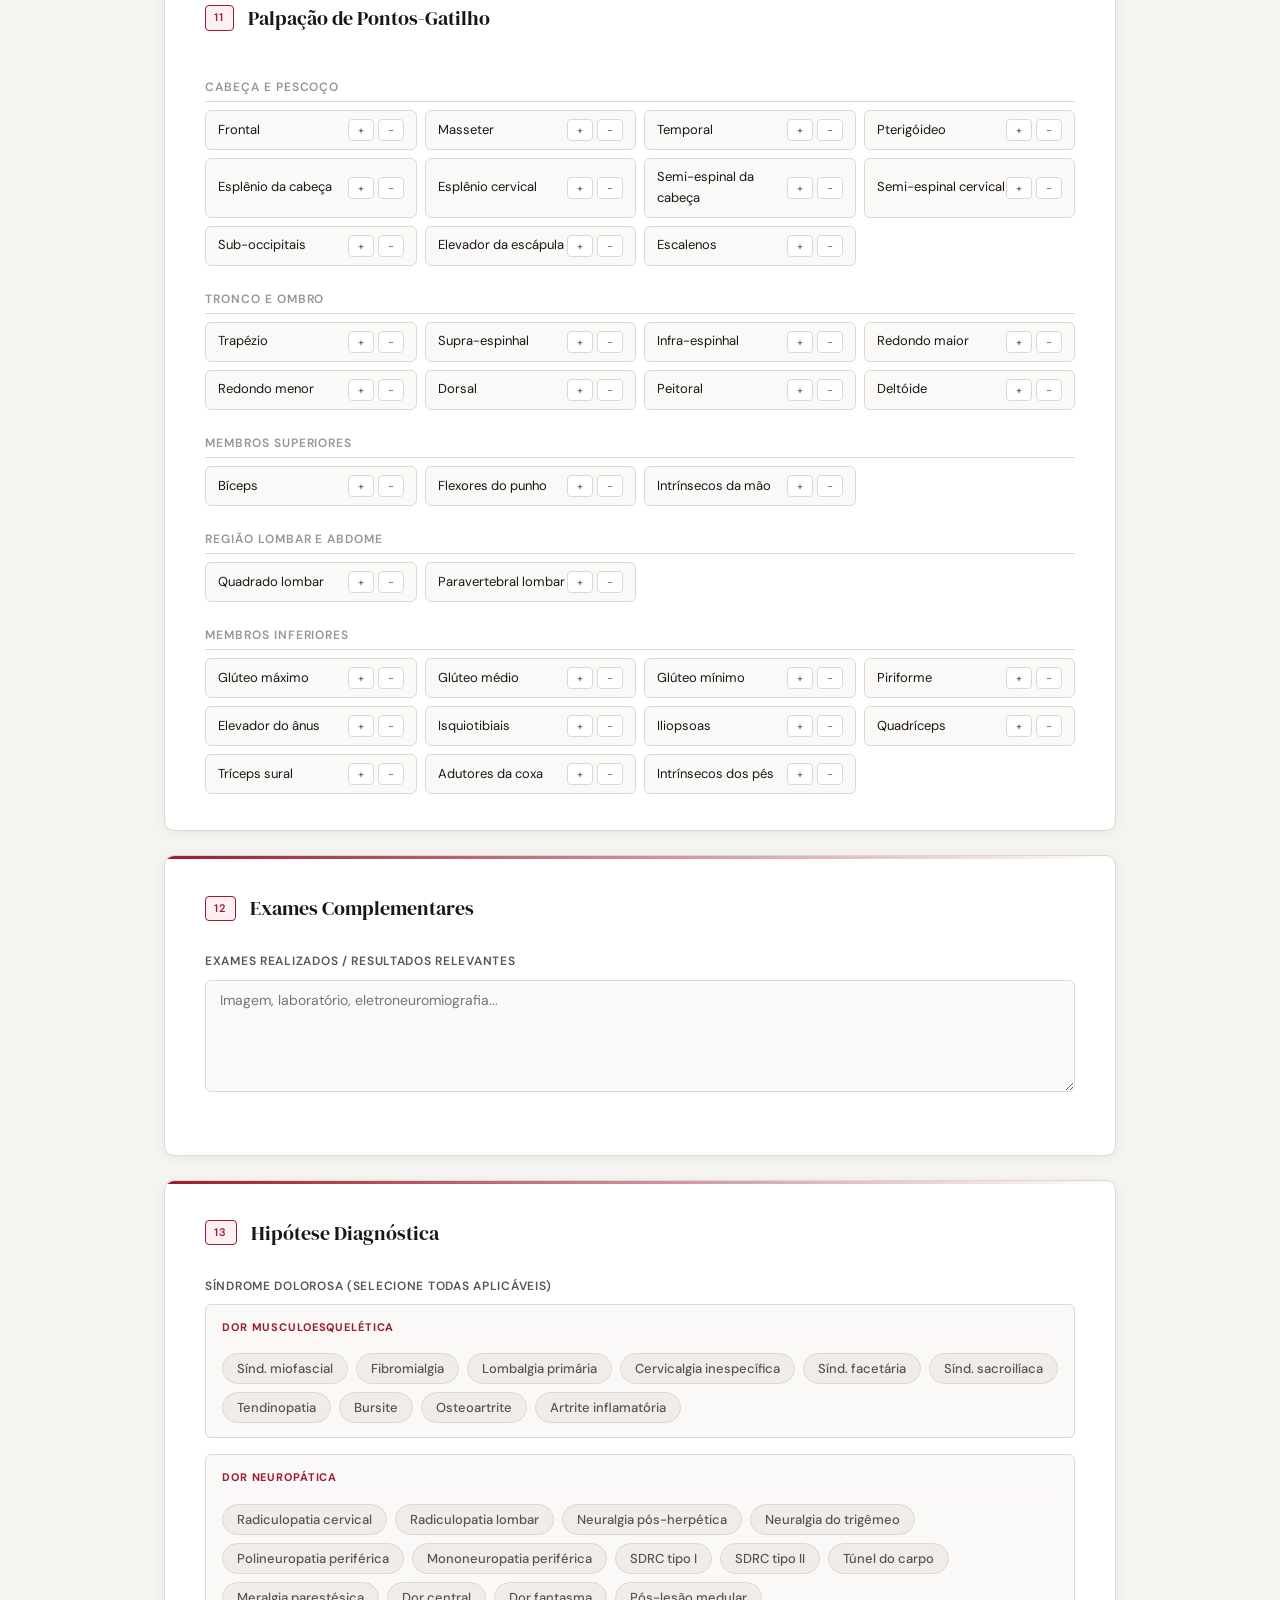
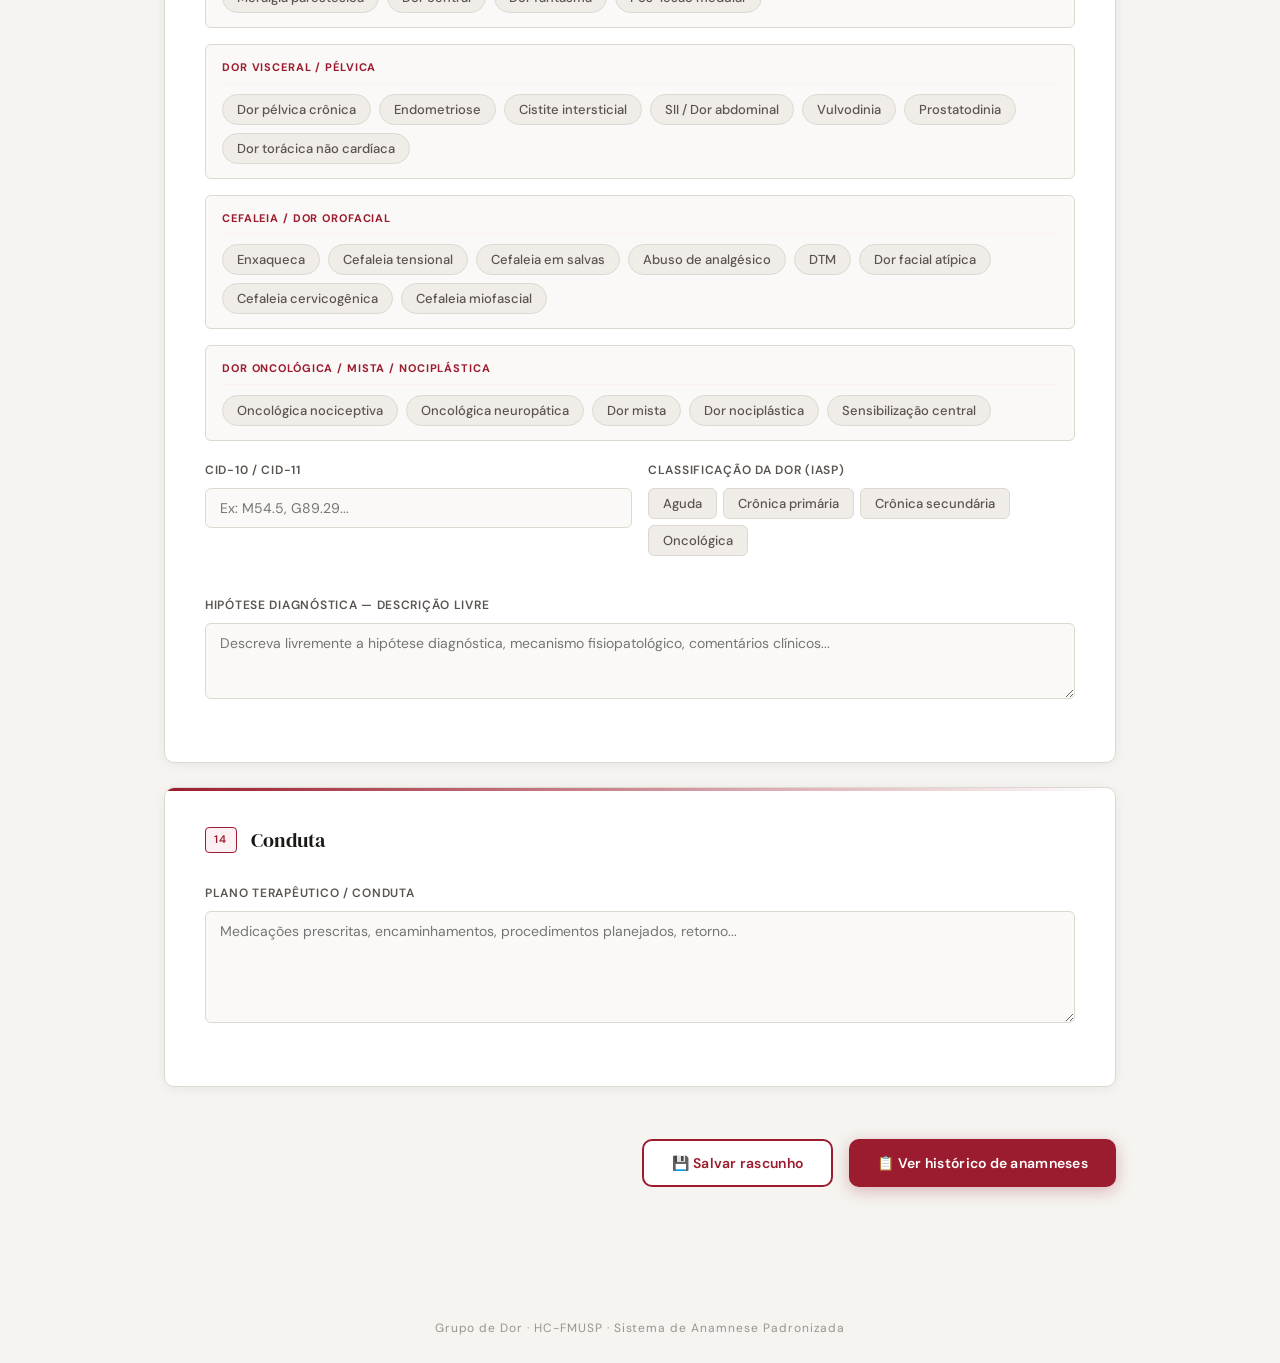
==== commit 301bf26f: "feat: add semi-automatic Instagram post generator New page at /posts powered by Claude AI (claude-ha" ====
--- a/templates/index.html
+++ b/templates/index.html
@@ -19,7 +19,10 @@
         <h1 class="logo-title">HC · FMUSP</h1>
       </div>
     </div>
-    <p class="header-tagline">Anamnese Padronizada de Dor</p>
+    <div style="display:flex;align-items:center;gap:16px">
+      <p class="header-tagline">Anamnese Padronizada de Dor</p>
+      <a href="/posts" style="font-size:12px;color:rgba(255,255,255,.75);text-decoration:none;border:1px solid rgba(255,255,255,.35);padding:5px 12px;border-radius:20px;letter-spacing:.06em;transition:all .15s" onmouseover="this.style.color='white';this.style.borderColor='white'" onmouseout="this.style.color='rgba(255,255,255,.75)';this.style.borderColor='rgba(255,255,255,.35)'">Posts</a>
+    </div>
   </div>
 </header>
 
--- a/static/style.css
+++ b/static/style.css
@@ -897,3 +897,91 @@
   .review-body { padding: 16px; }
   .review-footer { flex-direction: column; }
 }
+
+/* ─── HISTÓRICO ──────────────────────────────────────────── */
+.historico-empty {
+  text-align: center;
+  padding: 60px 20px;
+  color: var(--text-light);
+}
+.historico-empty .empty-icon { font-size: 48px; margin-bottom: 16px; }
+.historico-empty p { font-size: 14px; }
+
+.historico-lista {
+  display: flex;
+  flex-direction: column;
+  gap: 12px;
+  padding: 4px 0;
+}
+
+.rascunho-card {
+  background: white;
+  border: 1.5px solid var(--border);
+  border-radius: var(--radius);
+  padding: 16px 20px;
+  display: flex;
+  align-items: center;
+  justify-content: space-between;
+  gap: 16px;
+  transition: border-color .15s, box-shadow .15s;
+}
+.rascunho-card:hover {
+  border-color: var(--accent);
+  box-shadow: 0 2px 12px rgba(155,28,46,.1);
+}
+.rascunho-info { flex: 1; }
+.rascunho-nome {
+  font-weight: 600;
+  font-size: 15px;
+  color: var(--text);
+  margin-bottom: 4px;
+}
+.rascunho-meta {
+  font-size: 12px;
+  color: var(--text-light);
+  display: flex;
+  gap: 12px;
+  flex-wrap: wrap;
+}
+.rascunho-meta span {
+  display: flex;
+  align-items: center;
+  gap: 4px;
+}
+.rascunho-actions {
+  display: flex;
+  gap: 8px;
+  flex-shrink: 0;
+}
+.btn-card {
+  font-family: var(--font-sans);
+  font-size: 12px;
+  font-weight: 600;
+  padding: 7px 14px;
+  border-radius: var(--radius-sm);
+  border: 1.5px solid var(--border);
+  background: white;
+  cursor: pointer;
+  transition: all .12s;
+  color: var(--text-mid);
+}
+.btn-card:hover { border-color: var(--accent); color: var(--accent); }
+.btn-card.btn-card-primary {
+  background: var(--accent);
+  color: white;
+  border-color: var(--accent);
+}
+.btn-card.btn-card-primary:hover { background: var(--accent-dark); }
+.btn-card.btn-card-danger:hover { border-color: #c0392b; color: #c0392b; }
+
+.rascunho-vas {
+  display: inline-flex;
+  align-items: center;
+  gap: 4px;
+  background: var(--accent-light);
+  color: var(--accent);
+  font-size: 11px;
+  font-weight: 700;
+  padding: 2px 8px;
+  border-radius: 100px;
+}
